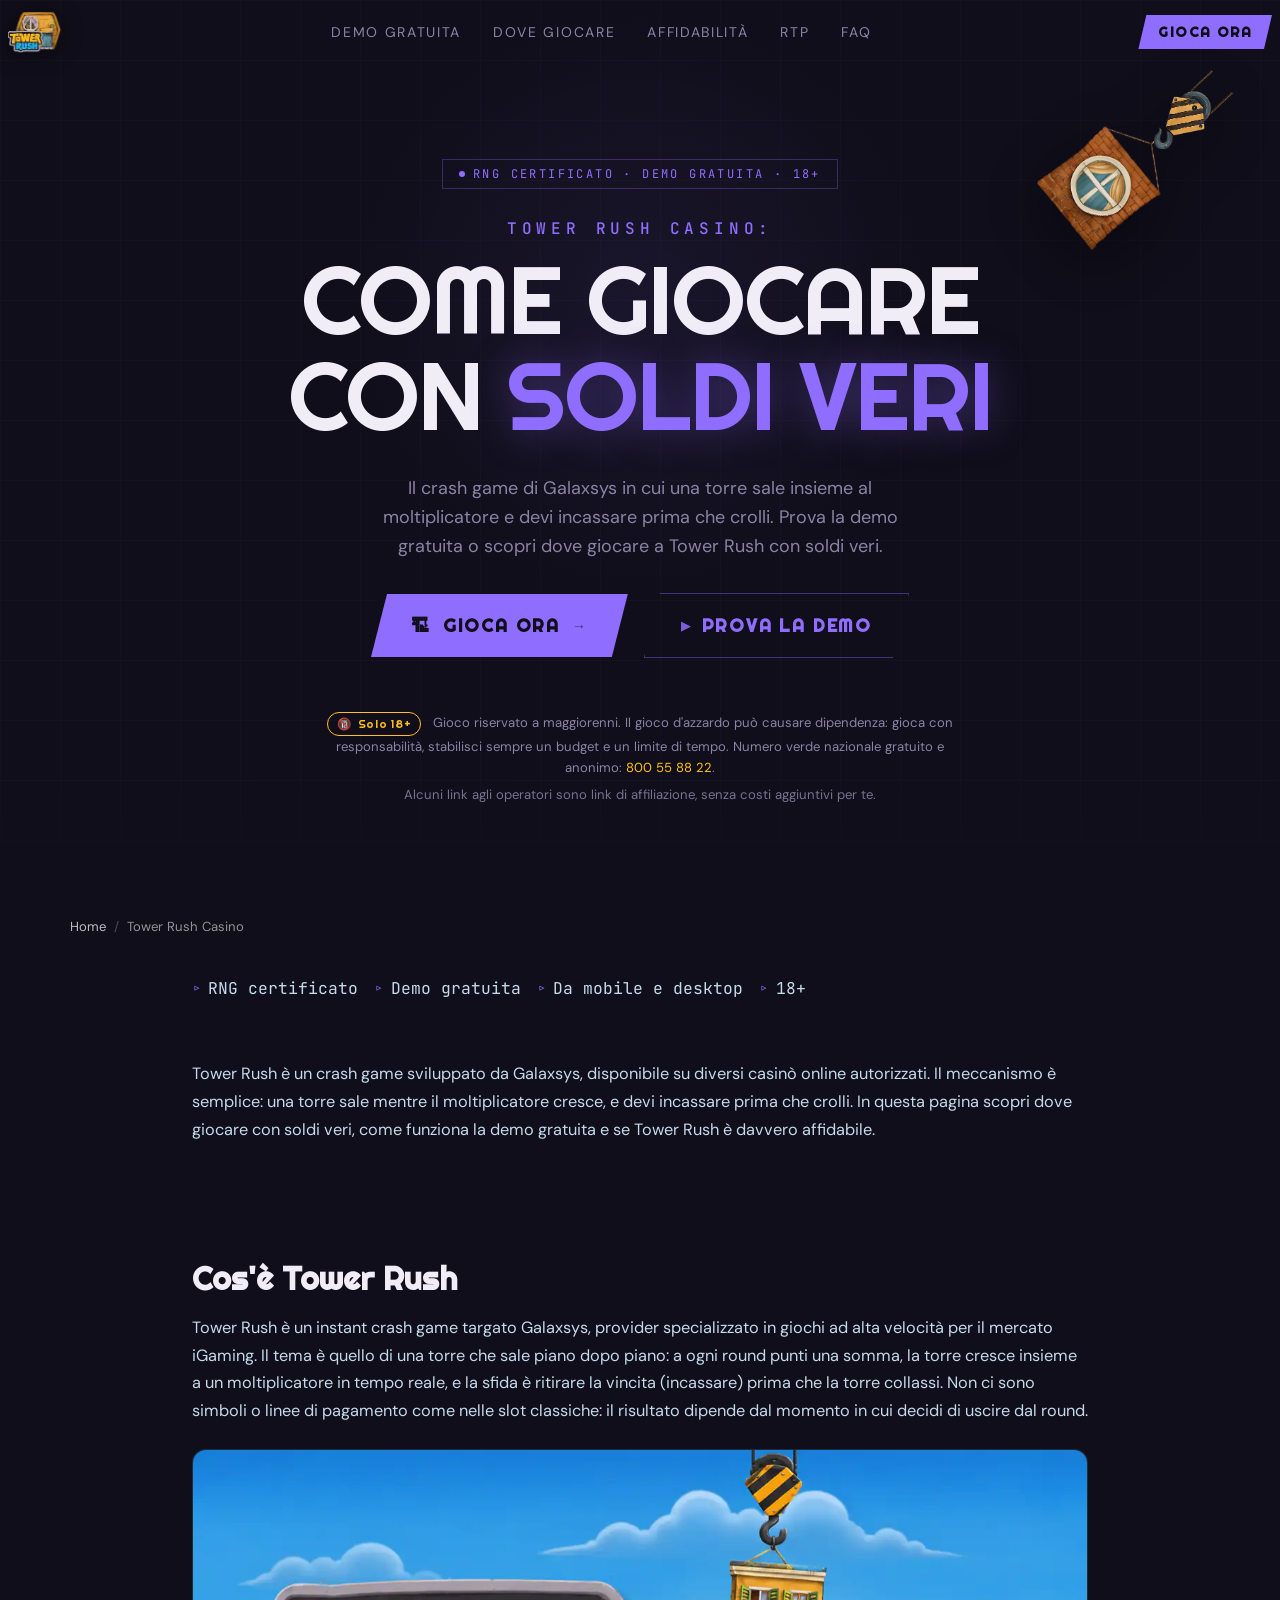
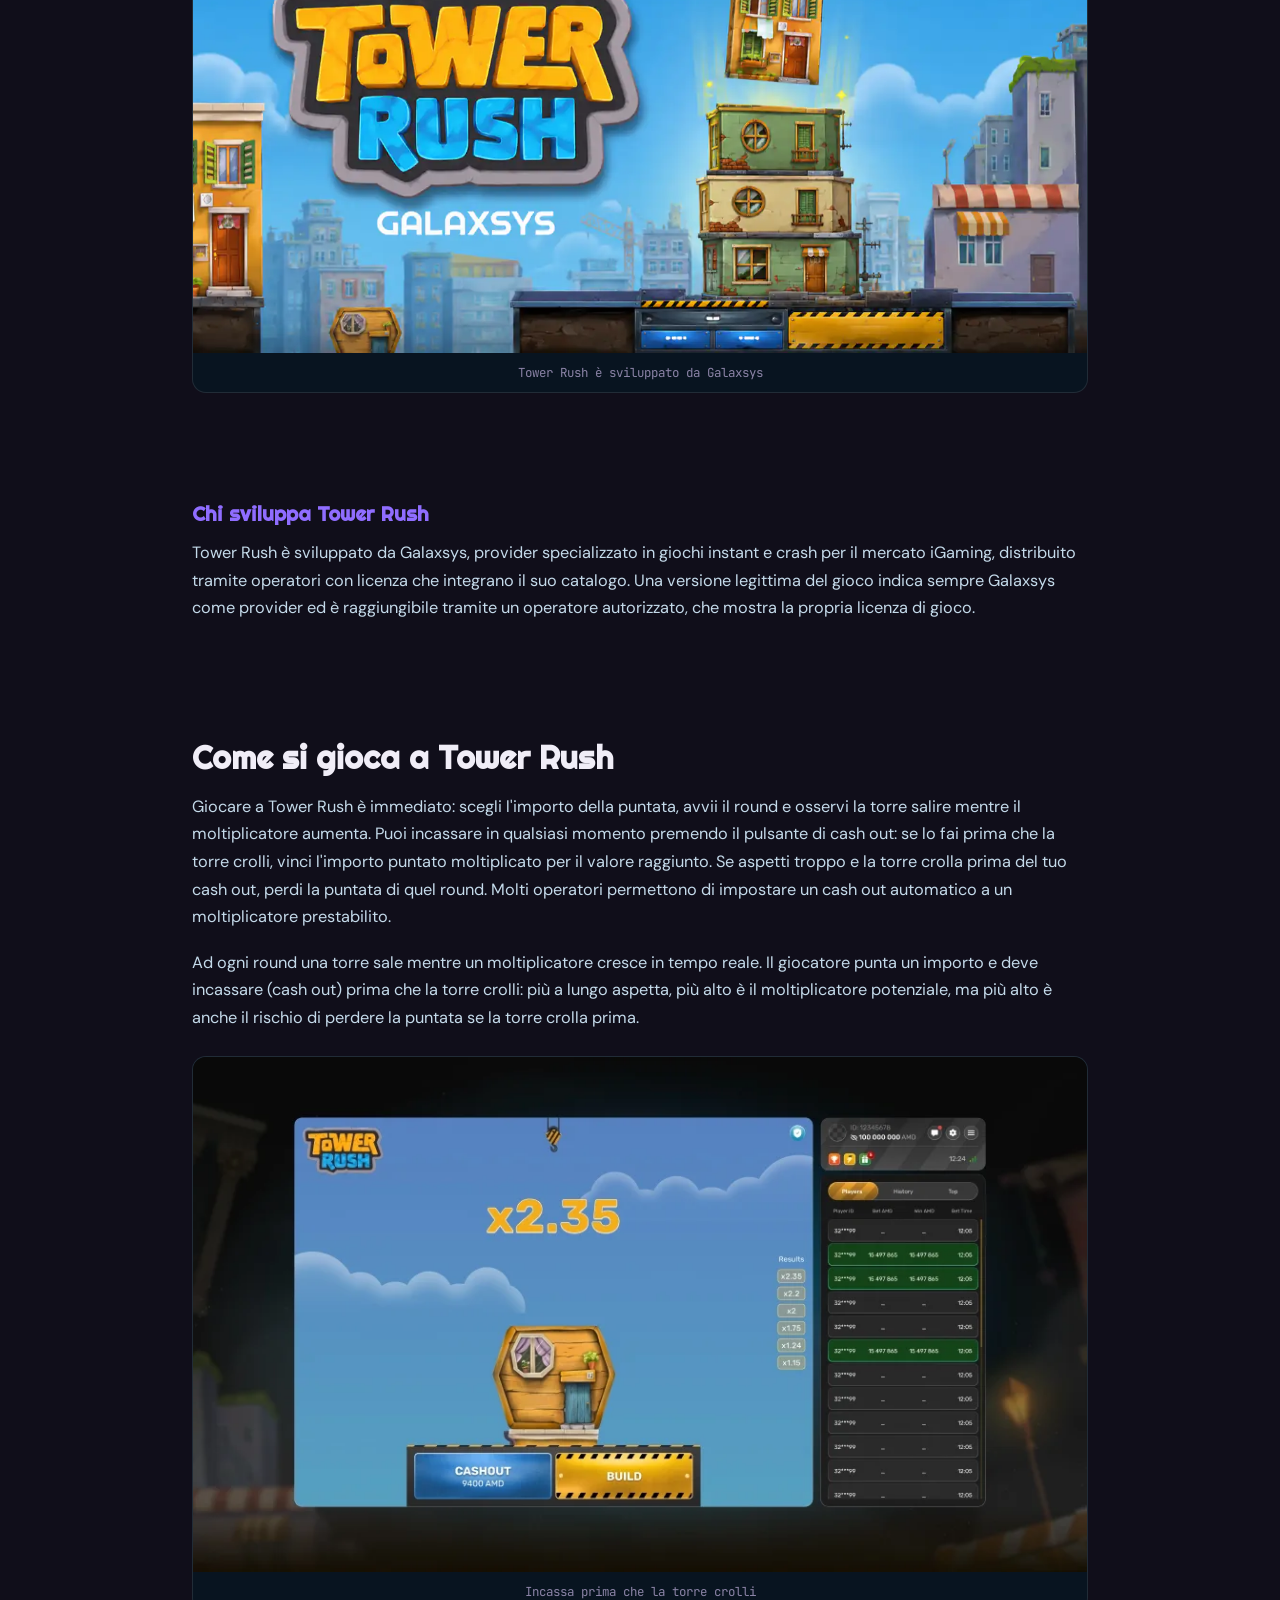
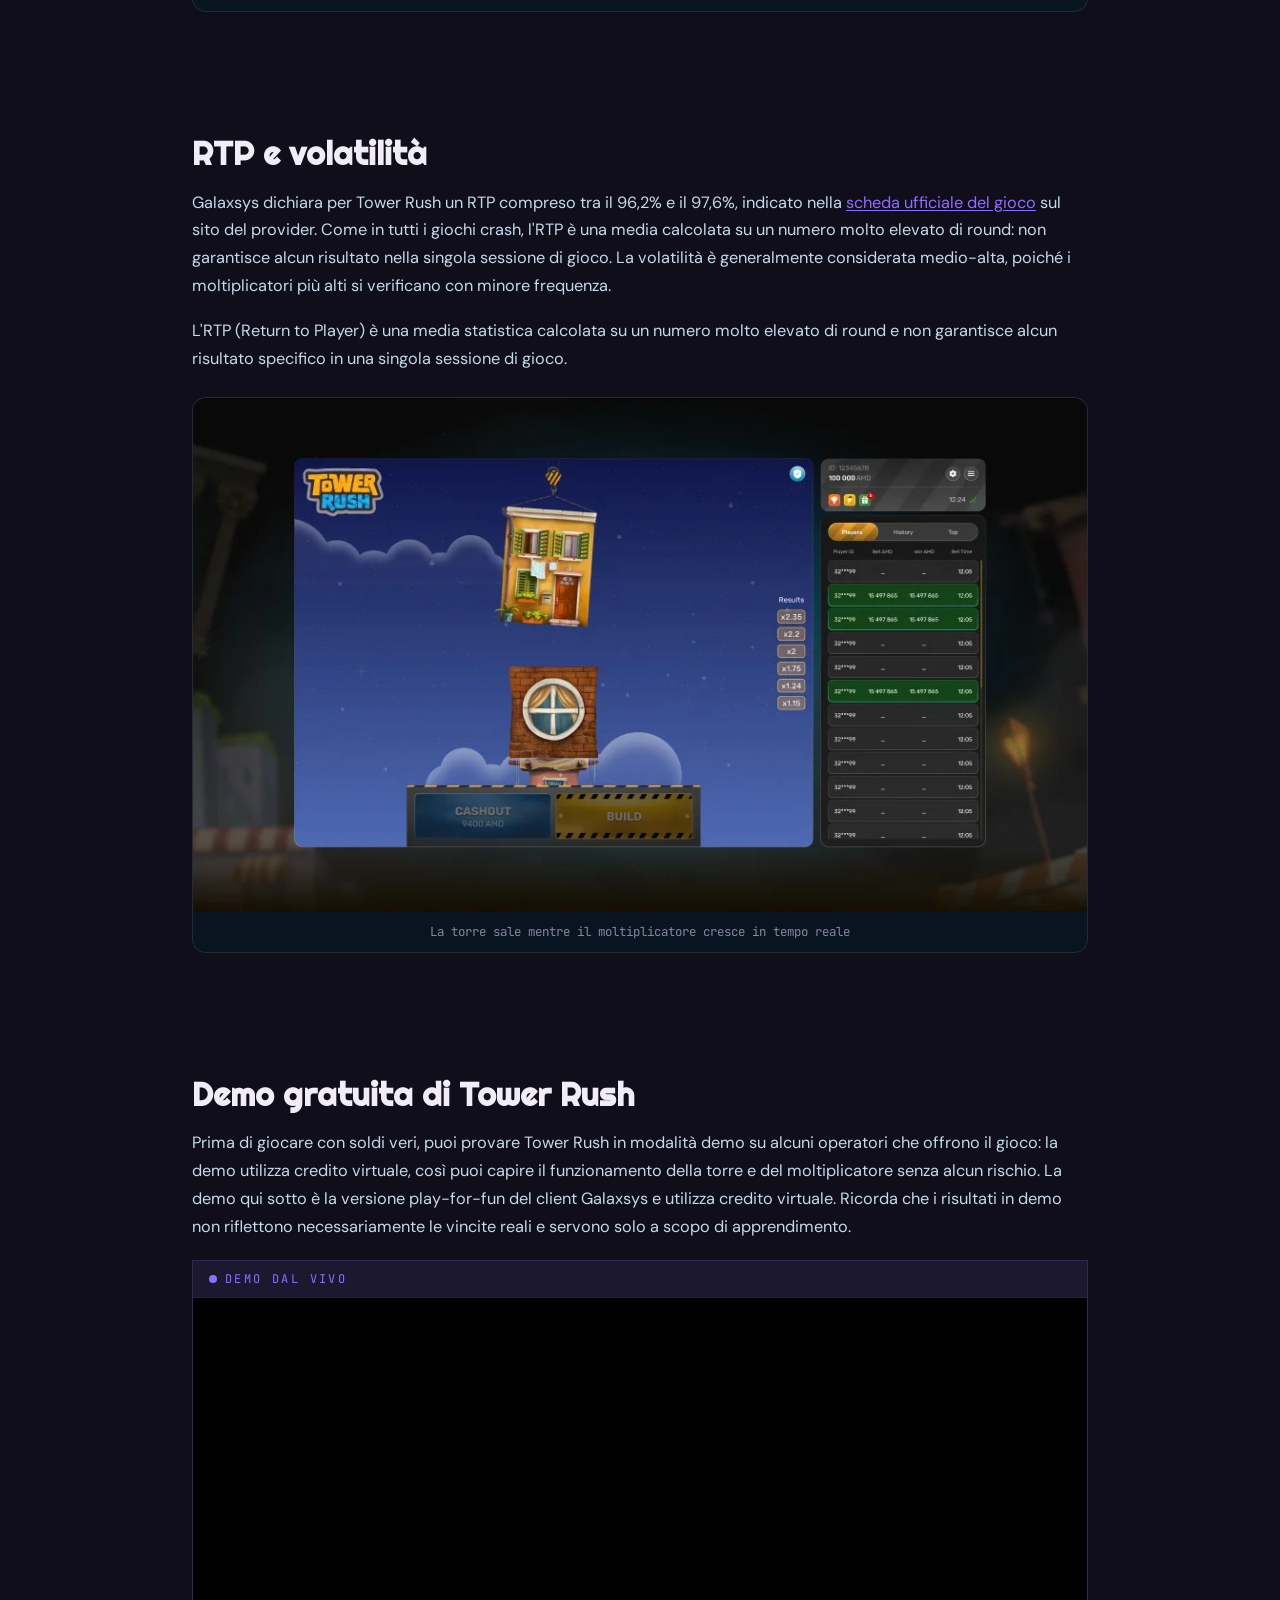
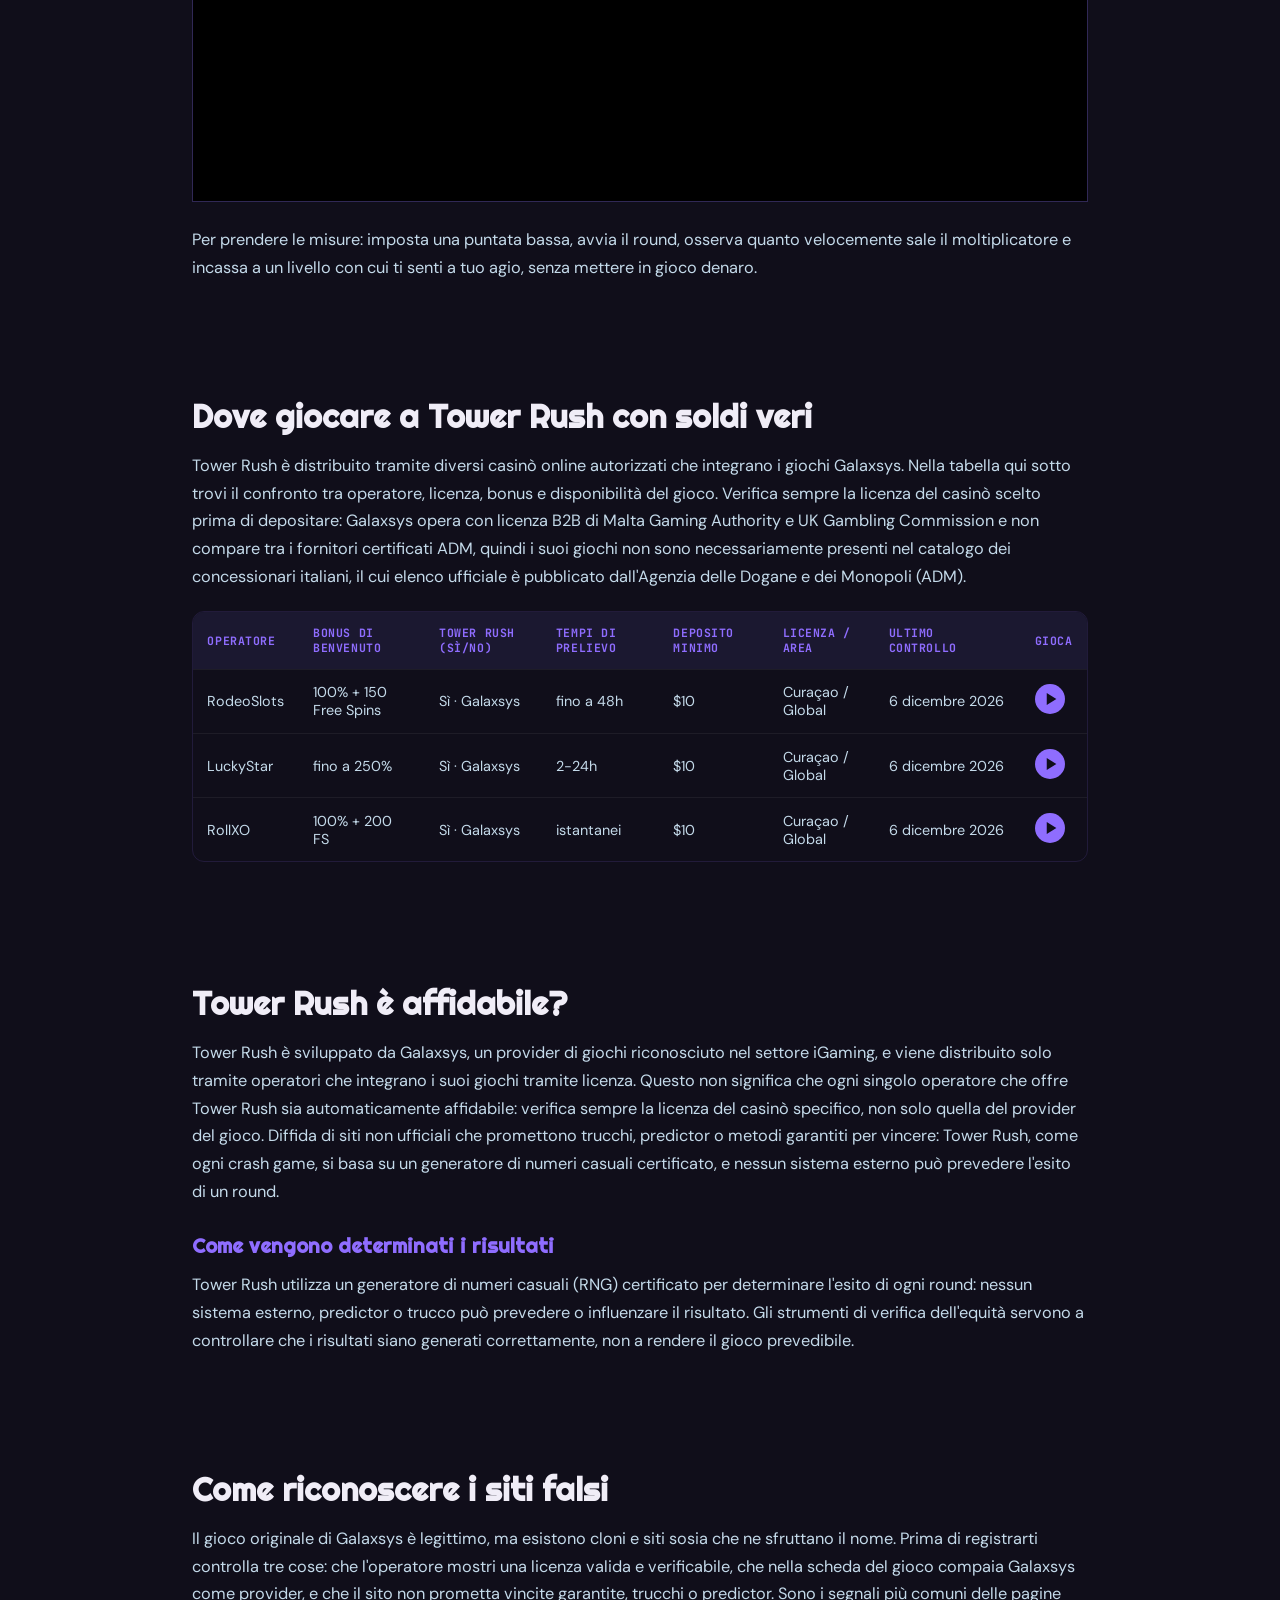
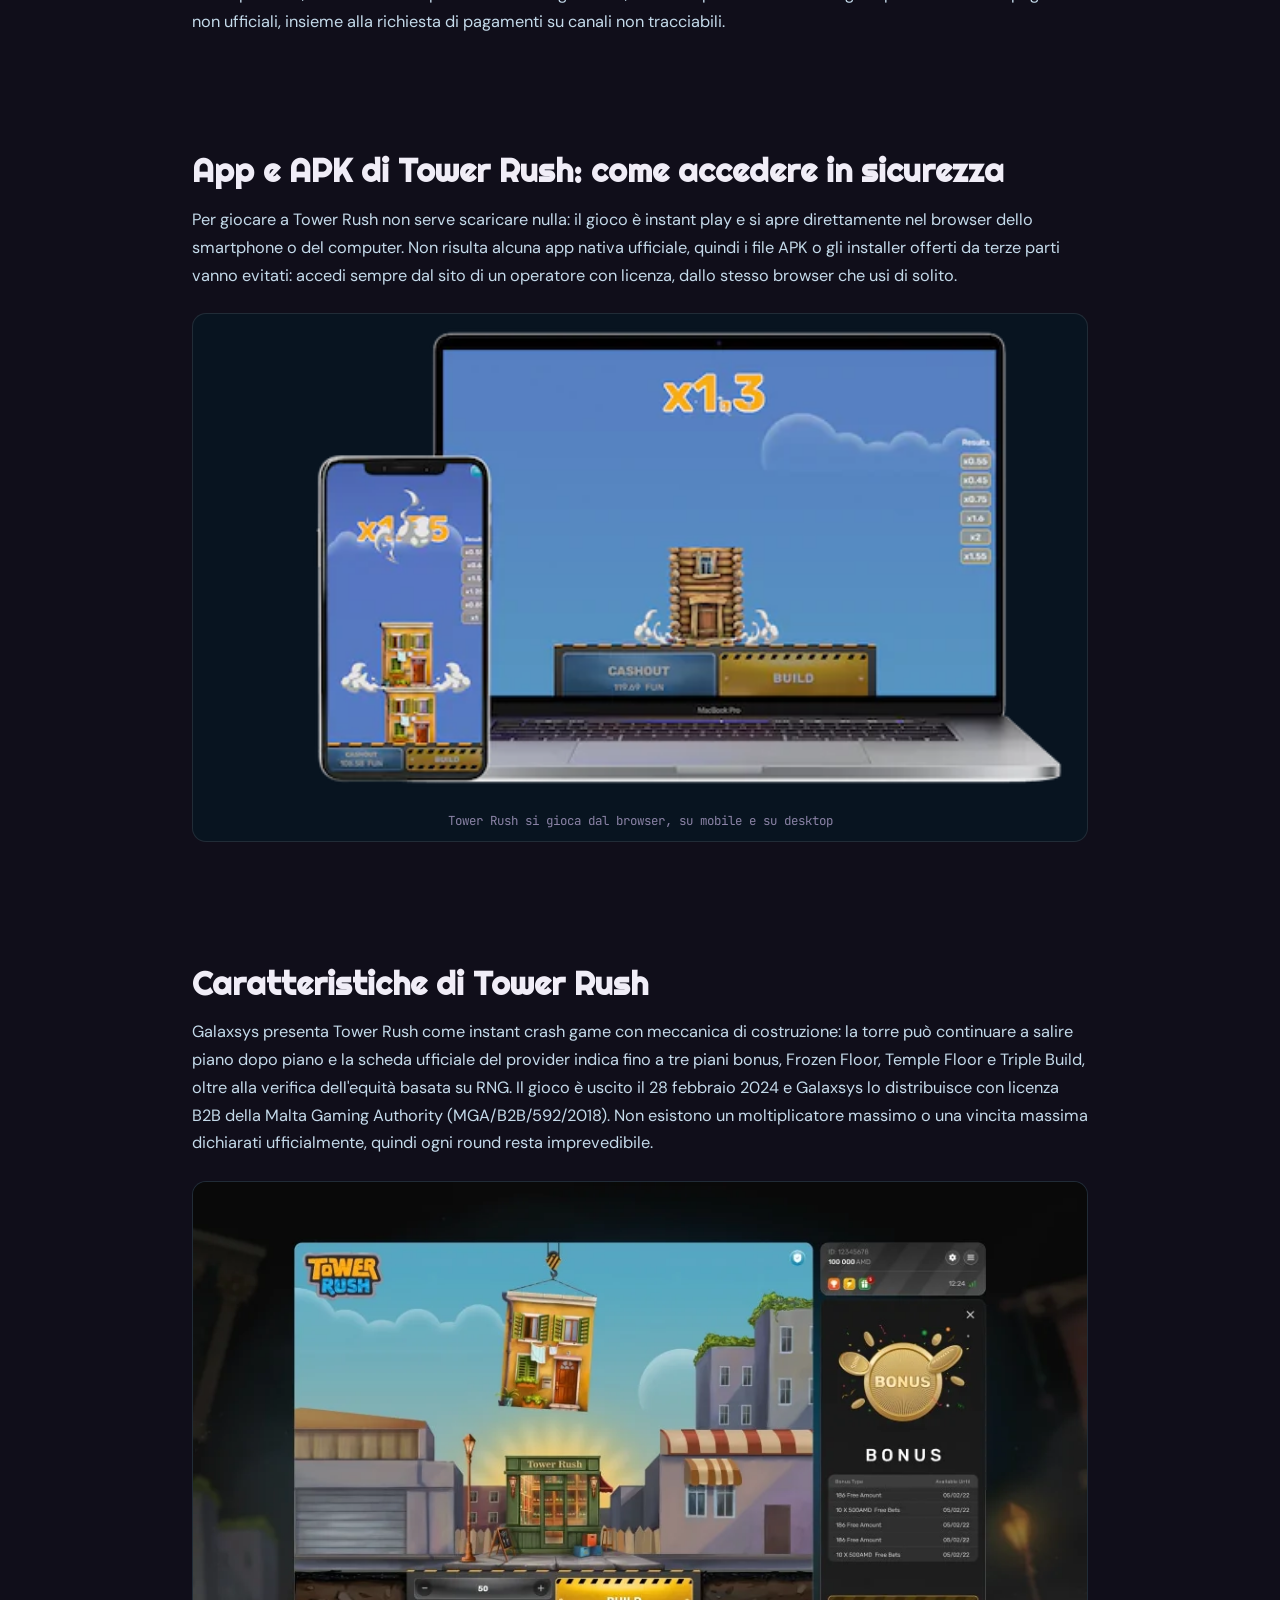
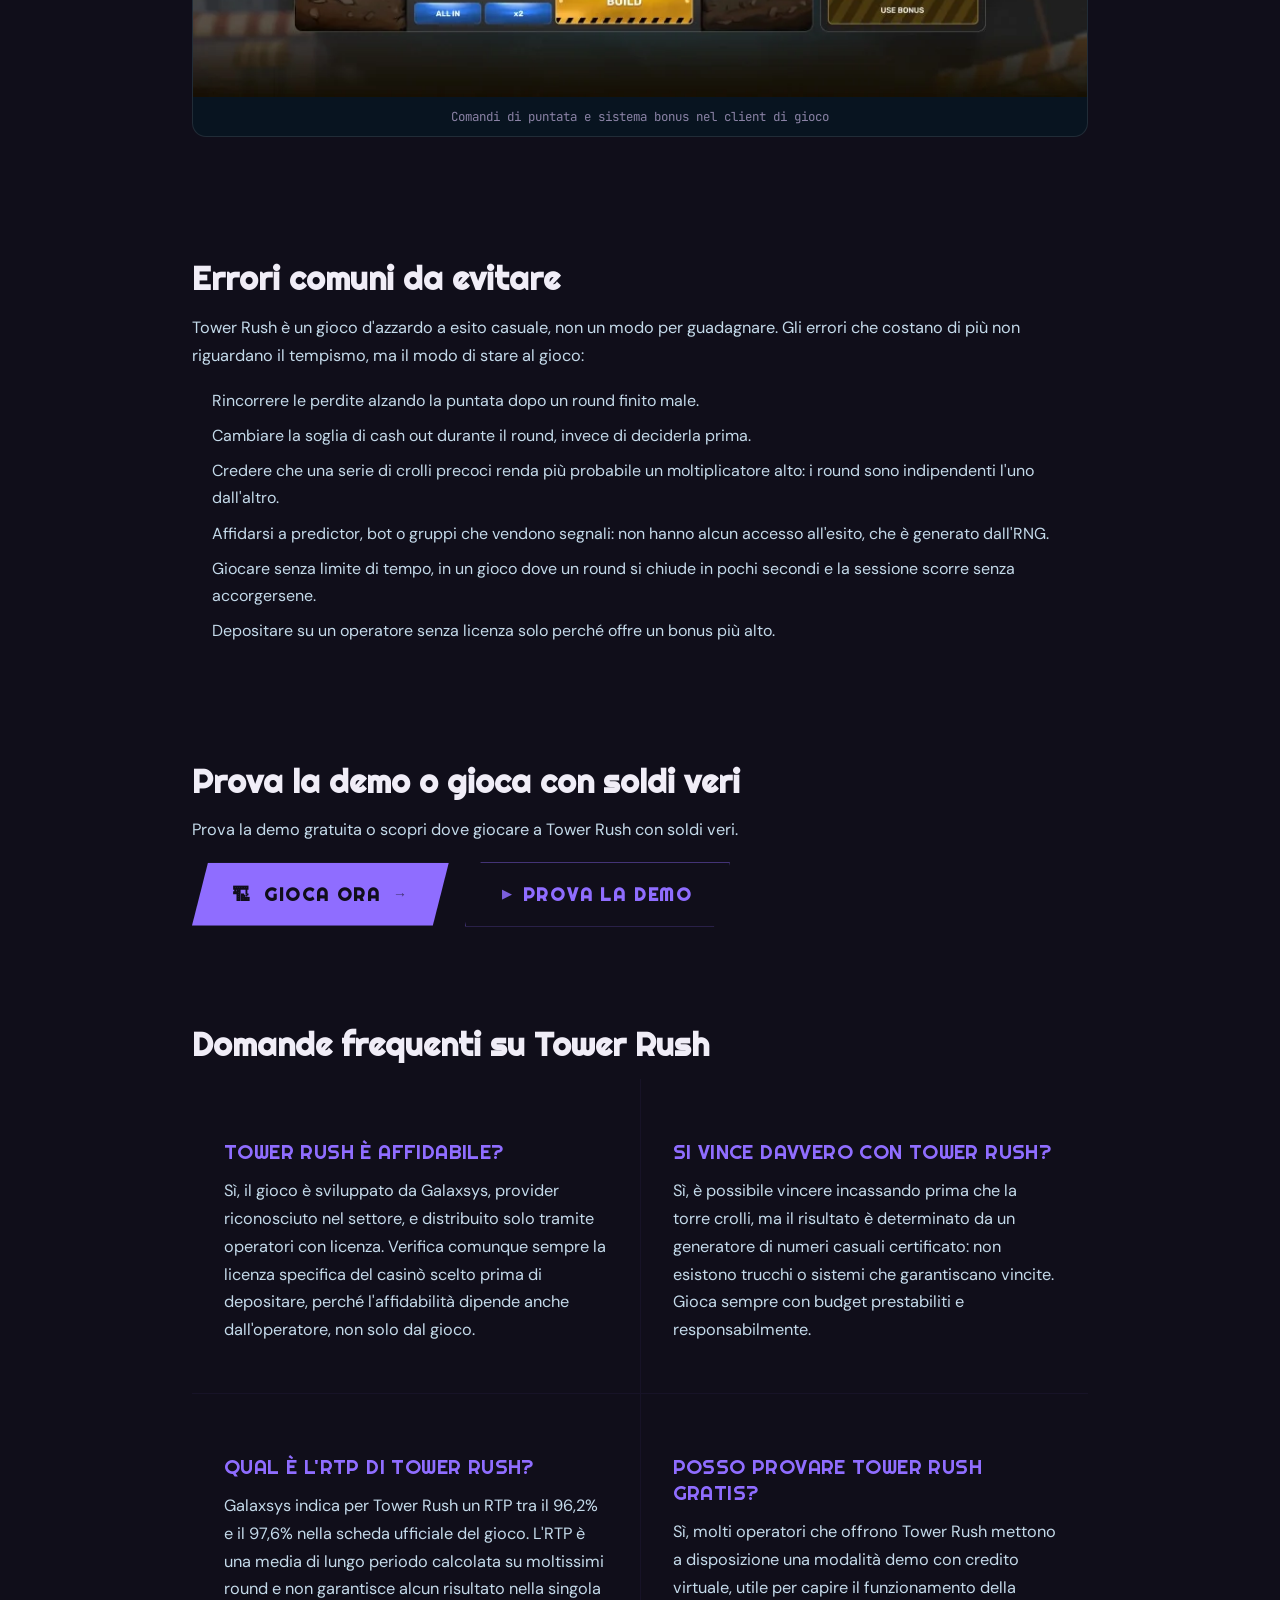
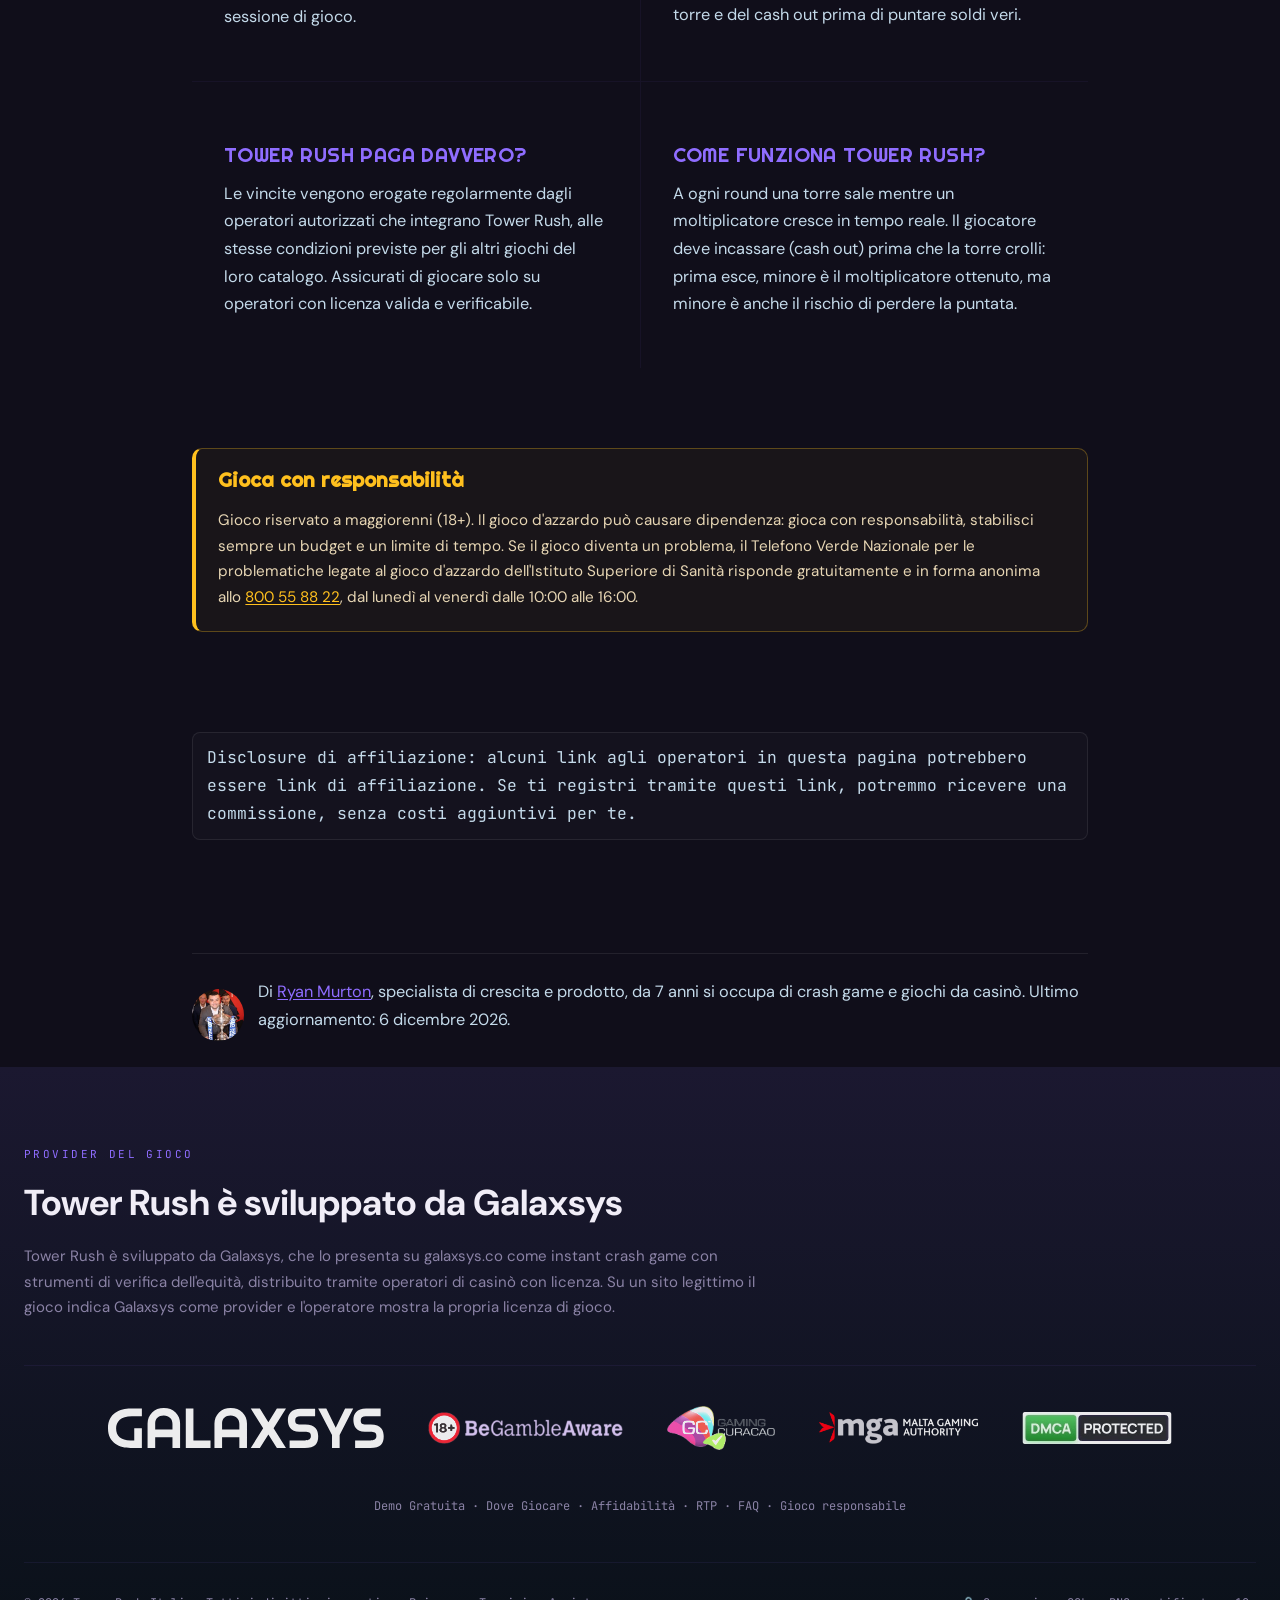
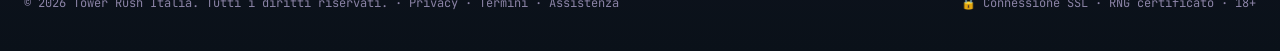
==== index.html @ 0e0a4c09 "Add Italian Tower Rush landing page built from the /it/ SEO spec" ====
<!-- PLACEHOLDER 1 - DOMINIO: sostituire https://tower-rush-it.example/ con il dominio reale (find/replace in index.html, robots.txt, sitemap.xml) -->
<!-- PLACEHOLDER 2 - LINK AFFILIATO: sostituire https://affiliate-link.example/ con il link di affiliazione unico del sito (find/replace in index.html). Occorrenze: CTA header, CTA menu mobile, CTA hero, CTA sezione #cta, 3 pulsanti Gioca nella tabella operatori. -->
<!doctype html>
<html lang="it">
  <head>
    <meta charset="UTF-8" />
    <meta name="viewport" content="width=device-width, initial-scale=1.0" />

    <!-- Google Analytics 4 -->
    <script src="analytics.js" defer></script>

    <title>Tower Rush Casino: Gioca con Soldi Veri o Demo</title>

    <meta
      name="description"
      content="Tower Rush e il crash game di Galaxsys: scopri dove giocare con soldi veri, prova la demo gratis e leggi la nostra guida completa. 18+."
    />
    <meta name="author" content="Ryan Murton" />
    <meta
      name="robots"
      content="index, follow, max-image-preview:large, max-snippet:-1"
    />
    <meta name="theme-color" content="#100e1a" />
    <meta name="format-detection" content="telephone=no" />

    <link rel="canonical" href="https://tower-rush-it.example/" />

    <link rel="icon" href="assets/favicon.ico" sizes="any" />
    <link rel="apple-touch-icon" href="assets/apple-touch-icon.png" />

    <meta property="og:type" content="website" />
    <meta property="og:url" content="https://tower-rush-it.example/" />
    <meta
      property="og:title"
      content="Tower Rush Casino | Soldi Veri e Demo Gratis"
    />
    <meta
      property="og:description"
      content="Il crash game Tower Rush di Galaxsys: casino autorizzati, demo gratuita e recensione onesta. Gioco riservato ai maggiorenni."
    />
    <meta
      property="og:image"
      content="https://tower-rush-it.example/assets/og-image.jpg"
    />
    <meta property="og:image:width" content="1200" />
    <meta property="og:image:height" content="630" />
    <meta
      property="og:image:alt"
      content="Tower Rush, crash game sviluppato da Galaxsys"
    />
    <meta property="og:site_name" content="Tower Rush Italia" />
    <meta property="og:locale" content="it_IT" />

    <meta name="twitter:card" content="summary_large_image" />
    <meta
      name="twitter:title"
      content="Tower Rush Casino | Soldi Veri e Demo Gratis"
    />
    <meta
      name="twitter:description"
      content="Il crash game Tower Rush di Galaxsys: casino autorizzati, demo gratuita e recensione onesta. Gioco riservato ai maggiorenni."
    />
    <meta
      name="twitter:image"
      content="https://tower-rush-it.example/assets/og-image.jpg"
    />
    <meta
      name="twitter:image:alt"
      content="Tower Rush, crash game sviluppato da Galaxsys"
    />

    <link rel="preconnect" href="https://fonts.googleapis.com" />
    <link rel="preconnect" href="https://fonts.gstatic.com" crossorigin />
    <link
      href="https://fonts.googleapis.com/css2?family=Righteous&family=DM+Sans:ital,opsz,wght@0,9..40,400;0,9..40,500;0,9..40,700&family=JetBrains+Mono:wght@400;500;700&display=swap"
      rel="stylesheet"
    />
    <link rel="stylesheet" href="styles.css" />

    <script type="application/ld+json">
      {
        "@context": "https://schema.org",
        "@type": "WebSite",
        "@id": "https://tower-rush-it.example/#website",
        "url": "https://tower-rush-it.example/",
        "name": "Tower Rush Italia",
        "inLanguage": "it-IT"
      }
    </script>
    <script type="application/ld+json">
      {
        "@context": "https://schema.org",
        "@type": "Organization",
        "@id": "https://tower-rush-it.example/#organization",
        "name": "Tower Rush Italia",
        "url": "https://tower-rush-it.example/",
        "logo": {
          "@type": "ImageObject",
          "url": "https://tower-rush-it.example/assets/logo-tower-rush.webp"
        }
      }
    </script>
    <!-- dateModified: aggiornato a runtime da assets/fresh-dates.js; il valore statico va rigenerato a ogni deploy -->
    <script type="application/ld+json" id="ld-videogame">
      {
        "@context": "https://schema.org",
        "@type": "VideoGame",
        "@id": "https://tower-rush-it.example/#videogame",
        "name": "Tower Rush",
        "url": "https://tower-rush-it.example/",
        "inLanguage": "it-IT",
        "genre": "Instant crash game",
        "gamePlatform": "Browser web (instant play)",
        "publisher": {
          "@type": "Organization",
          "name": "Galaxsys",
          "url": "https://galaxsys.co/"
        },
        "author": {
          "@type": "Organization",
          "name": "Galaxsys",
          "url": "https://galaxsys.co/"
        },
        "description": "Tower Rush e un instant crash game di Galaxsys: una torre sale mentre un moltiplicatore cresce in tempo reale e il giocatore incassa prima che la torre crolli.",
        "datePublished": "2024-02-28",
        "dateModified": "2026-09-08"
      }
    </script>
    <script type="application/ld+json">
      {
        "@context": "https://schema.org",
        "@type": "BreadcrumbList",
        "itemListElement": [
          {
            "@type": "ListItem",
            "position": 1,
            "name": "Home",
            "item": "https://tower-rush-it.example/"
          },
          {
            "@type": "ListItem",
            "position": 2,
            "name": "Tower Rush Casino",
            "item": "https://tower-rush-it.example/#play"
          }
        ]
      }
    </script>
    <script type="application/ld+json">
      {
        "@context": "https://schema.org",
        "@type": "FAQPage",
        "inLanguage": "it-IT",
        "mainEntity": [
          {
            "@type": "Question",
            "name": "Tower Rush è affidabile?",
            "acceptedAnswer": {
              "@type": "Answer",
              "text": "Sì, il gioco è sviluppato da Galaxsys, provider riconosciuto nel settore, e distribuito solo tramite operatori con licenza. Verifica comunque sempre la licenza specifica del casinò scelto prima di depositare, perché l'affidabilità dipende anche dall'operatore, non solo dal gioco."
            }
          },
          {
            "@type": "Question",
            "name": "Si vince davvero con Tower Rush?",
            "acceptedAnswer": {
              "@type": "Answer",
              "text": "Sì, è possibile vincere incassando prima che la torre crolli, ma il risultato è determinato da un generatore di numeri casuali certificato: non esistono trucchi o sistemi che garantiscano vincite. Gioca sempre con budget prestabiliti e responsabilmente."
            }
          },
          {
            "@type": "Question",
            "name": "Qual è l'RTP di Tower Rush?",
            "acceptedAnswer": {
              "@type": "Answer",
              "text": "Galaxsys indica per Tower Rush un RTP tra il 96,2% e il 97,6% nella scheda ufficiale del gioco. L'RTP è una media di lungo periodo calcolata su moltissimi round e non garantisce alcun risultato nella singola sessione di gioco."
            }
          },
          {
            "@type": "Question",
            "name": "Posso provare Tower Rush gratis?",
            "acceptedAnswer": {
              "@type": "Answer",
              "text": "Sì, molti operatori che offrono Tower Rush mettono a disposizione una modalità demo con credito virtuale, utile per capire il funzionamento della torre e del cash out prima di puntare soldi veri."
            }
          },
          {
            "@type": "Question",
            "name": "Tower Rush paga davvero?",
            "acceptedAnswer": {
              "@type": "Answer",
              "text": "Le vincite vengono erogate regolarmente dagli operatori autorizzati che integrano Tower Rush, alle stesse condizioni previste per gli altri giochi del loro catalogo. Assicurati di giocare solo su operatori con licenza valida e verificabile."
            }
          },
          {
            "@type": "Question",
            "name": "Come funziona Tower Rush?",
            "acceptedAnswer": {
              "@type": "Answer",
              "text": "A ogni round una torre sale mentre un moltiplicatore cresce in tempo reale. Il giocatore deve incassare (cash out) prima che la torre crolli: prima esce, minore è il moltiplicatore ottenuto, ma minore è anche il rischio di perdere la puntata."
            }
          }
        ]
      }
    </script>
    <script type="application/ld+json">
      {
        "@context": "https://schema.org",
        "@type": "ItemList",
        "name": "Tower Rush - Confronto Operatori",
        "itemListElement": [
          {
            "@type": "ListItem",
            "position": 1,
            "name": "RodeoSlots",
            "url": "https://tower-rush-it.example/#operator-1"
          },
          {
            "@type": "ListItem",
            "position": 2,
            "name": "LuckyStar",
            "url": "https://tower-rush-it.example/#operator-2"
          },
          {
            "@type": "ListItem",
            "position": 3,
            "name": "RollXO",
            "url": "https://tower-rush-it.example/#operator-3"
          }
        ]
      }
    </script>
  </head>
  <body>
    <header class="nav" id="site-header">
      <div class="nav__inner">
        <a class="logo" href="./" aria-label="Tower Rush Italia, home">
          <img
            class="logo__img"
            src="assets/logo-tower-rush.webp"
            alt="Tower Rush"
            width="118"
            height="87"
          />
        </a>
        <nav class="nav__links" aria-label="Principale">
          <a href="#demo">Demo Gratuita</a>
          <a href="#dove-giocare">Dove Giocare</a>
          <a href="#affidabile">Affidabilit&agrave;</a>
          <a href="#rtp">RTP</a>
          <a href="#faq">FAQ</a>
        </nav>
        <div class="nav__actions">
          <a
            href="https://affiliate-link.example/"
            target="_blank"
            rel="noopener nofollow sponsored"
            class="btn btn--play nav__cta"
            >Gioca Ora</a
          >
          <button
            class="burger"
            id="burger"
            type="button"
            aria-label="Apri il menu"
            aria-expanded="false"
            aria-controls="mobile-menu"
          >
            <span></span><span></span><span></span>
          </button>
        </div>
      </div>
      <div class="mobile-menu" id="mobile-menu" hidden>
        <a href="#demo">Demo Gratuita</a>
        <a href="#dove-giocare">Dove Giocare</a>
        <a href="#affidabile">Affidabilit&agrave;</a>
        <a href="#rtp">RTP</a>
        <a href="#faq">FAQ</a>
        <a
          href="https://affiliate-link.example/"
          target="_blank"
          rel="noopener nofollow sponsored"
          class="btn btn--play mobile-menu__cta"
          >Gioca Ora</a
        >
      </div>
    </header>
    <main class="spoke">
      <section id="play" class="hero" aria-labelledby="hero-title">
        <div class="hero__grid" aria-hidden="true"></div>
        <div class="hero__glow" aria-hidden="true"></div>
        <div class="hero__decor" aria-hidden="true">
          <img
            class="hero__plane"
            src="assets/building.webp"
            alt=""
            width="660"
            height="420"
          />
        </div>
        <div class="hero__content">
          <p class="badge anim anim--up" data-anim-delay="0">
            <span class="badge__dot" aria-hidden="true"></span>
            <span>RNG certificato &middot; Demo gratuita &middot; 18+</span>
          </p>
          <h1
            id="hero-title"
            class="hero__title anim anim--up"
            data-anim-delay="100"
          >
            <span class="hero__kicker">Tower Rush Casino:</span>
            Come Giocare
            <br />
            con <span class="hl hl--lime">Soldi Veri</span>
          </h1>
          <p class="hero__sub anim anim--up" data-anim-delay="200">
            Il crash game di Galaxsys in cui una torre sale insieme al
            moltiplicatore e devi incassare prima che crolli. Prova la demo
            gratuita o scopri dove giocare a Tower Rush con soldi veri.
          </p>
          <div class="hero__cta-row anim anim--scale" data-anim-delay="350">
            <a
              href="https://affiliate-link.example/"
              target="_blank"
              rel="noopener nofollow sponsored"
              class="btn btn--hero"
            >
              <span aria-hidden="true">&#127959;</span>
              <span>Gioca Ora</span>
              <span class="btn__arrow" aria-hidden="true">&rarr;</span>
            </a>
            <a href="#demo" class="btn btn--demo"
              ><span aria-hidden="true">&#9654;</span>
              <span>Prova la Demo</span></a
            >
          </div>
          <p class="hero__compliance">
            <span class="age-badge"
              ><span aria-hidden="true">&#128286;</span> Solo 18+</span
            >
            Gioco riservato a maggiorenni. Il gioco d'azzardo pu&ograve; causare
            dipendenza: gioca con responsabilit&agrave;, stabilisci sempre un
            budget e un limite di tempo. Numero verde nazionale gratuito e
            anonimo:
            <a
              href="https://usciredalgioco.iss.it/telefoni-verdi"
              target="_blank"
              rel="noopener"
              >800 55 88 22</a
            >.
            <span class="hero__disclosure"
              >Alcuni link agli operatori sono link di affiliazione, senza costi
              aggiuntivi per te.</span
            >
          </p>
        </div>
        <div class="hero__fade" aria-hidden="true"></div>
      </section>
      <nav class="crumbs" aria-label="Breadcrumb">
        <div class="crumbs__inner">
          <a href="./">Home</a>
          <span class="crumbs__sep" aria-hidden="true">/</span>
          <span aria-current="page">Tower Rush Casino</span>
        </div>
      </nav>
      <section
        id="trust"
        class="spoke-body"
        aria-label="Tower Rush in breve"
        style="padding-bottom: 0"
      >
        <div class="spoke-body__inner">
          <p class="trust-bar" style="margin-top: 0">
            <span>RNG certificato</span><span>Demo gratuita</span
            ><span>Da mobile e desktop</span><span>18+</span>
          </p>
        </div>
      </section>
      <section class="spoke-body">
        <div class="spoke-body__inner">
          <p class="spoke-body__intro">
            Tower Rush &egrave; un crash game sviluppato da Galaxsys,
            disponibile su diversi casin&ograve; online autorizzati. Il
            meccanismo &egrave; semplice: una torre sale mentre il
            moltiplicatore cresce, e devi incassare prima che crolli. In questa
            pagina scopri dove giocare con soldi veri, come funziona la demo
            gratuita e se Tower Rush &egrave; davvero affidabile.
          </p>
        </div>
      </section>
      <section id="cos-e" class="spoke-body">
        <div class="spoke-body__inner">
          <h2>Cos'&egrave; Tower Rush</h2>
          <p>
            Tower Rush &egrave; un instant crash game targato Galaxsys, provider
            specializzato in giochi ad alta velocit&agrave; per il mercato
            iGaming. Il tema &egrave; quello di una torre che sale piano dopo
            piano: a ogni round punti una somma, la torre cresce insieme a un
            moltiplicatore in tempo reale, e la sfida &egrave; ritirare la
            vincita (incassare) prima che la torre collassi. Non ci sono simboli
            o linee di pagamento come nelle slot classiche: il risultato dipende
            dal momento in cui decidi di uscire dal round.
          </p>
          <figure class="shot">
            <img
              src="assets/about-game.webp"
              alt="Tower Rush, crash game sviluppato da Galaxsys"
              width="1280"
              height="720"
              loading="lazy"
            />
            <figcaption>Tower Rush &egrave; sviluppato da Galaxsys</figcaption>
          </figure>
        </div>
      </section>
      <section id="provider" class="spoke-body">
        <div class="spoke-body__inner">
          <h3>Chi sviluppa Tower Rush</h3>
          <p>
            Tower Rush &egrave; sviluppato da Galaxsys, provider specializzato
            in giochi instant e crash per il mercato iGaming, distribuito
            tramite operatori con licenza che integrano il suo catalogo. Una
            versione legittima del gioco indica sempre Galaxsys come provider ed
            &egrave; raggiungibile tramite un operatore autorizzato, che mostra
            la propria licenza di gioco.
          </p>
        </div>
      </section>
      <section id="come-si-gioca" class="spoke-body">
        <div class="spoke-body__inner">
          <h2>Come si gioca a Tower Rush</h2>
          <p>
            Giocare a Tower Rush &egrave; immediato: scegli l'importo della
            puntata, avvii il round e osservi la torre salire mentre il
            moltiplicatore aumenta. Puoi incassare in qualsiasi momento premendo
            il pulsante di cash out: se lo fai prima che la torre crolli, vinci
            l'importo puntato moltiplicato per il valore raggiunto. Se aspetti
            troppo e la torre crolla prima del tuo cash out, perdi la puntata di
            quel round. Molti operatori permettono di impostare un cash out
            automatico a un moltiplicatore prestabilito.
          </p>
          <p>
            Ad ogni round una torre sale mentre un moltiplicatore cresce in
            tempo reale. Il giocatore punta un importo e deve incassare (cash
            out) prima che la torre crolli: pi&ugrave; a lungo aspetta,
            pi&ugrave; alto &egrave; il moltiplicatore potenziale, ma
            pi&ugrave; alto &egrave; anche il rischio di perdere la puntata se
            la torre crolla prima.
          </p>
          <figure class="shot">
            <img
              src="assets/tower-rush-gameplay-slide-1.webp"
              alt="Pulsante di cash out di Tower Rush con il moltiplicatore visibile"
              width="938"
              height="540"
              loading="lazy"
            />
            <figcaption>Incassa prima che la torre crolli</figcaption>
          </figure>
        </div>
      </section>
      <section id="rtp" class="spoke-body">
        <div class="spoke-body__inner">
          <h2>RTP e volatilit&agrave;</h2>
          <p>
            Galaxsys dichiara per Tower Rush un RTP compreso tra il 96,2% e il
            97,6%, indicato nella
            <a
              href="https://galaxsys.co/games/tower-rush/"
              target="_blank"
              rel="noopener"
              >scheda ufficiale del gioco</a
            >
            sul sito del provider. Come in tutti i giochi
            crash, l'RTP &egrave; una media calcolata su un numero molto elevato
            di round: non garantisce alcun risultato nella singola sessione di
            gioco. La volatilit&agrave; &egrave; generalmente considerata
            medio-alta, poich&eacute; i moltiplicatori pi&ugrave; alti si
            verificano con minore frequenza.
          </p>
          <p>
            L'RTP (Return to Player) &egrave; una media statistica calcolata su
            un numero molto elevato di round e non garantisce alcun risultato
            specifico in una singola sessione di gioco.
          </p>
          <figure class="shot">
            <img
              src="assets/tower-rush-gameplay-slide-3.webp"
              alt="Round di Tower Rush con la torre che sale e lo storico dei moltiplicatori"
              width="938"
              height="540"
              loading="lazy"
            />
            <figcaption>
              La torre sale mentre il moltiplicatore cresce in tempo reale
            </figcaption>
          </figure>
        </div>
      </section>
      <section id="demo" class="spoke-body">
        <div class="spoke-body__inner">
          <h2>Demo gratuita di Tower Rush</h2>
          <p>
            Prima di giocare con soldi veri, puoi provare Tower Rush in
            modalit&agrave; demo su alcuni operatori che offrono il gioco: la
            demo utilizza credito virtuale, cos&igrave; puoi capire il
            funzionamento della torre e del moltiplicatore senza alcun rischio.
            La demo qui sotto &egrave; la versione play-for-fun del client
            Galaxsys e utilizza credito virtuale. Ricorda che i risultati in
            demo non riflettono necessariamente le vincite reali e servono solo
            a scopo di apprendimento.
          </p>
          <figure class="demo__frame">
            <figcaption class="demo__bar">
              <span class="demo__live"
                ><span class="demo__dot" aria-hidden="true"></span
                ><span>Demo dal vivo</span></span
              >
            </figcaption>
            <div class="demo__video">
              <iframe
                src="https://galaxsys-gamesalt4-54rg78cw.com/fg-towerrush-client/game/?activeGameId=90&amp;partnerId=13&amp;token=&amp;playerId=0&amp;culture=it&amp;isDemo=true&amp;isMobile=false&amp;referer=&amp;isFeatureMessagePackEnabled=true&amp;isMessagePackEnabled=false&amp;backUrl=galaxsys-gamesalt4-54rg78cw.com/fg-towerrush-api&amp;gameKindName=TowerRush&amp;gameTypeName=TowerRush&amp;mode=2&amp;partnerPlayerId="
                title="Demo di Tower Rush"
                loading="lazy"
                allowfullscreen
              ></iframe>
            </div>
          </figure>
          <p>
            Per prendere le misure: imposta una puntata bassa, avvia il round,
            osserva quanto velocemente sale il moltiplicatore e incassa a un
            livello con cui ti senti a tuo agio, senza mettere in gioco denaro.
          </p>
        </div>
      </section>
      <section id="dove-giocare" class="spoke-body">
        <div class="spoke-body__inner">
          <h2>Dove giocare a Tower Rush con soldi veri</h2>
          <p>
            Tower Rush &egrave; distribuito tramite diversi casin&ograve; online
            autorizzati che integrano i giochi Galaxsys. Nella tabella qui sotto
            trovi il confronto tra operatore, licenza, bonus e
            disponibilit&agrave; del gioco. Verifica sempre la licenza del
            casin&ograve; scelto prima di depositare: Galaxsys opera con licenza
            B2B di Malta Gaming Authority e UK Gambling Commission e non compare
            tra i fornitori certificati ADM, quindi i suoi giochi non sono
            necessariamente presenti nel catalogo dei concessionari italiani, il
            cui elenco ufficiale &egrave; pubblicato dall'Agenzia delle Dogane e
            dei Monopoli (ADM).
          </p>
          <!-- [INSERT] tabella comparativa operatori: sostituire nome operatore,
               licenza, bonus di benvenuto, disponibilita Tower Rush e link di
               affiliazione con i dati verificati. Struttura, classi e numero di
               righe restano invariati. -->
          <div class="table-wrap">
            <table class="op-table">
              <thead>
                <tr>
                  <th>Operatore</th>
                  <th>Bonus di benvenuto</th>
                  <th>Tower Rush (S&igrave;/No)</th>
                  <th>Tempi di prelievo</th>
                  <th>Deposito minimo</th>
                  <th>Licenza / area</th>
                  <th>Ultimo controllo</th>
                  <th>Gioca</th>
                </tr>
              </thead>
              <tbody>
                <tr id="operator-1">
                  <td>RodeoSlots</td>
                  <td>100% + 150 Free Spins</td>
                  <td>S&igrave; &middot; Galaxsys</td>
                  <td>fino a 48h</td>
                  <td>$10</td>
                  <td>Cura&ccedil;ao / Global</td>
                  <td>8 settembre 2026</td>
                  <td>
                    <a
                      href="https://affiliate-link.example/"
                      target="_blank"
                      rel="noopener nofollow sponsored"
                      class="op-play"
                      aria-label="Gioca"
                      ><svg
                        viewBox="0 0 512 512"
                        width="30"
                        height="30"
                        aria-hidden="true"
                      >
                        <circle cx="256" cy="256" r="256" fill="var(--lime)" />
                        <path
                          d="M200 155l165 101-165 101z"
                          fill="var(--bg)"
                        /></svg
                    ></a>
                  </td>
                </tr>
                <tr id="operator-2">
                  <td>LuckyStar</td>
                  <td>fino a 250%</td>
                  <td>S&igrave; &middot; Galaxsys</td>
                  <td>2-24h</td>
                  <td>$10</td>
                  <td>Cura&ccedil;ao / Global</td>
                  <td>8 settembre 2026</td>
                  <td>
                    <a
                      href="https://affiliate-link.example/"
                      target="_blank"
                      rel="noopener nofollow sponsored"
                      class="op-play"
                      aria-label="Gioca"
                      ><svg
                        viewBox="0 0 512 512"
                        width="30"
                        height="30"
                        aria-hidden="true"
                      >
                        <circle cx="256" cy="256" r="256" fill="var(--lime)" />
                        <path
                          d="M200 155l165 101-165 101z"
                          fill="var(--bg)"
                        /></svg
                    ></a>
                  </td>
                </tr>
                <tr id="operator-3">
                  <td>RollXO</td>
                  <td>100% + 200 FS</td>
                  <td>S&igrave; &middot; Galaxsys</td>
                  <td>istantanei</td>
                  <td>$10</td>
                  <td>Cura&ccedil;ao / Global</td>
                  <td>8 settembre 2026</td>
                  <td>
                    <a
                      href="https://affiliate-link.example/"
                      target="_blank"
                      rel="noopener nofollow sponsored"
                      class="op-play"
                      aria-label="Gioca"
                      ><svg
                        viewBox="0 0 512 512"
                        width="30"
                        height="30"
                        aria-hidden="true"
                      >
                        <circle cx="256" cy="256" r="256" fill="var(--lime)" />
                        <path
                          d="M200 155l165 101-165 101z"
                          fill="var(--bg)"
                        /></svg
                    ></a>
                  </td>
                </tr>
              </tbody>
            </table>
          </div>
          <!-- [CONFIRM] operatori, licenze, bonus e termini: dati di esempio,
               da sostituire con gli operatori verificati prima del lancio. -->
        </div>
      </section>
      <section id="affidabile" class="spoke-body">
        <div class="spoke-body__inner">
          <h2>Tower Rush &egrave; affidabile?</h2>
          <p>
            Tower Rush &egrave; sviluppato da Galaxsys, un provider di giochi
            riconosciuto nel settore iGaming, e viene distribuito solo tramite
            operatori che integrano i suoi giochi tramite licenza. Questo non
            significa che ogni singolo operatore che offre Tower Rush sia
            automaticamente affidabile: verifica sempre la licenza del
            casin&ograve; specifico, non solo quella del provider del gioco.
            Diffida di siti non ufficiali che promettono trucchi, predictor o
            metodi garantiti per vincere: Tower Rush, come ogni crash game, si
            basa su un generatore di numeri casuali certificato, e nessun
            sistema esterno pu&ograve; prevedere l'esito di un round.
          </p>
          <h3>Come vengono determinati i risultati</h3>
          <p>
            Tower Rush utilizza un generatore di numeri casuali (RNG)
            certificato per determinare l'esito di ogni round: nessun sistema
            esterno, predictor o trucco pu&ograve; prevedere o influenzare il
            risultato. Gli strumenti di verifica dell'equit&agrave; servono a
            controllare che i risultati siano generati correttamente, non a
            rendere il gioco prevedibile.
          </p>
        </div>
      </section>
      <section id="siti-falsi" class="spoke-body">
        <div class="spoke-body__inner">
          <h2>Come riconoscere i siti falsi</h2>
          <p>
            Il gioco originale di Galaxsys &egrave; legittimo, ma esistono cloni
            e siti sosia che ne sfruttano il nome. Prima di registrarti
            controlla tre cose: che l'operatore mostri una licenza valida e
            verificabile, che nella scheda del gioco compaia Galaxsys come
            provider,
            e che il sito non prometta vincite garantite, trucchi o predictor.
            Sono i segnali pi&ugrave; comuni delle pagine non ufficiali, insieme
            alla richiesta di pagamenti su canali non tracciabili.
          </p>
        </div>
      </section>
      <section id="app" class="spoke-body">
        <div class="spoke-body__inner">
          <h2>App e APK di Tower Rush: come accedere in sicurezza</h2>
          <p>
            Per giocare a Tower Rush non serve scaricare nulla: il gioco &egrave;
            instant play e si apre direttamente nel browser dello smartphone o
            del computer. Non risulta alcuna app nativa ufficiale, quindi i file
            APK o gli installer offerti da terze parti vanno evitati: accedi
            sempre dal sito di un operatore con licenza, dallo stesso browser
            che usi di solito.
          </p>
          <figure class="shot">
            <img
              src="assets/devices.webp"
              alt="Tower Rush aperto nel browser su smartphone e su laptop"
              width="551"
              height="300"
              loading="lazy"
            />
            <figcaption>
              Tower Rush si gioca dal browser, su mobile e su desktop
            </figcaption>
          </figure>
        </div>
      </section>
      <section id="caratteristiche" class="spoke-body">
        <div class="spoke-body__inner">
          <h2>Caratteristiche di Tower Rush</h2>
          <p>
            Galaxsys presenta Tower Rush come instant crash game con meccanica
            di costruzione: la torre pu&ograve; continuare a salire piano dopo
            piano e la scheda ufficiale del provider indica fino a tre piani
            bonus, Frozen Floor, Temple Floor e Triple Build, oltre alla verifica
            dell'equit&agrave; basata su RNG. Il gioco &egrave; uscito il 28
            febbraio 2024 e Galaxsys lo distribuisce con licenza B2B della Malta
            Gaming Authority (MGA/B2B/592/2018). Non esistono un
            moltiplicatore massimo o una vincita massima dichiarati
            ufficialmente, quindi ogni round resta imprevedibile.
          </p>
          <figure class="shot">
            <img
              src="assets/tower-rush-gameplay-slide-2.webp"
              alt="Comandi di puntata e pannello bonus nel client di Tower Rush"
              width="938"
              height="540"
              loading="lazy"
            />
            <figcaption>
              Comandi di puntata e sistema bonus nel client di gioco
            </figcaption>
          </figure>
        </div>
      </section>
      <section id="errori" class="spoke-body">
        <div class="spoke-body__inner">
          <h2>Errori comuni da evitare</h2>
          <p>
            Tower Rush &egrave; un gioco d'azzardo a esito casuale, non un modo
            per guadagnare. Gli errori che costano di pi&ugrave; non riguardano
            il tempismo, ma il modo di stare al gioco:
          </p>
          <ul>
            <li>
              Rincorrere le perdite alzando la puntata dopo un round finito
              male.
            </li>
            <li>
              Cambiare la soglia di cash out durante il round, invece di
              deciderla prima.
            </li>
            <li>
              Credere che una serie di crolli precoci renda pi&ugrave;
              probabile un moltiplicatore alto: i round sono indipendenti l'uno
              dall'altro.
            </li>
            <li>
              Affidarsi a predictor, bot o gruppi che vendono segnali: non
              hanno alcun accesso all'esito, che &egrave; generato dall'RNG.
            </li>
            <li>
              Giocare senza limite di tempo, in un gioco dove un round si
              chiude in pochi secondi e la sessione scorre senza accorgersene.
            </li>
            <li>
              Depositare su un operatore senza licenza solo perch&eacute; offre
              un bonus pi&ugrave; alto.
            </li>
          </ul>
        </div>
      </section>
      <section id="cta" class="spoke-body">
        <div class="spoke-body__inner">
          <h2>Prova la demo o gioca con soldi veri</h2>
          <p>
            Prova la demo gratuita o scopri dove giocare a Tower Rush con soldi
            veri.
          </p>
          <div class="hero__cta-row">
            <a
              href="https://affiliate-link.example/"
              target="_blank"
              rel="noopener nofollow sponsored"
              class="btn btn--hero"
            >
              <span aria-hidden="true">&#127959;</span>
              <span>Gioca Ora</span>
              <span class="btn__arrow" aria-hidden="true">&rarr;</span>
            </a>
            <a href="#demo" class="btn btn--demo"
              ><span aria-hidden="true">&#9654;</span>
              <span>Prova la Demo</span></a
            >
          </div>
        </div>
      </section>
      <section id="faq" class="spoke-body">
        <div class="spoke-body__inner">
          <h2>Domande frequenti su Tower Rush</h2>
          <div class="faq-grid">
            <article class="faq-card">
              <h3 class="faq-card__q">Tower Rush &egrave; affidabile?</h3>
              <p class="faq-card__a">
                S&igrave;, il gioco &egrave; sviluppato da Galaxsys, provider
                riconosciuto nel settore, e distribuito solo tramite operatori
                con licenza. Verifica comunque sempre la licenza specifica del
                casin&ograve; scelto prima di depositare, perch&eacute;
                l'affidabilit&agrave; dipende anche dall'operatore, non solo dal
                gioco.
              </p>
            </article>
            <article class="faq-card">
              <h3 class="faq-card__q">Si vince davvero con Tower Rush?</h3>
              <p class="faq-card__a">
                S&igrave;, &egrave; possibile vincere incassando prima che la
                torre crolli, ma il risultato &egrave; determinato da un
                generatore di numeri casuali certificato: non esistono trucchi o
                sistemi che garantiscano vincite. Gioca sempre con budget
                prestabiliti e responsabilmente.
              </p>
            </article>
            <article class="faq-card">
              <h3 class="faq-card__q">Qual &egrave; l'RTP di Tower Rush?</h3>
              <p class="faq-card__a">
                Galaxsys indica per Tower Rush un RTP tra il 96,2% e il 97,6%
                nella scheda ufficiale del gioco. L'RTP &egrave; una media di
                lungo periodo calcolata su moltissimi round e non garantisce
                alcun risultato nella singola sessione di gioco.
              </p>
            </article>
            <article class="faq-card">
              <h3 class="faq-card__q">Posso provare Tower Rush gratis?</h3>
              <p class="faq-card__a">
                S&igrave;, molti operatori che offrono Tower Rush mettono a
                disposizione una modalit&agrave; demo con credito virtuale,
                utile per capire il funzionamento della torre e del cash out
                prima di puntare soldi veri.
              </p>
            </article>
            <article class="faq-card">
              <h3 class="faq-card__q">Tower Rush paga davvero?</h3>
              <p class="faq-card__a">
                Le vincite vengono erogate regolarmente dagli operatori
                autorizzati che integrano Tower Rush, alle stesse condizioni
                previste per gli altri giochi del loro catalogo. Assicurati di
                giocare solo su operatori con licenza valida e verificabile.
              </p>
            </article>
            <article class="faq-card">
              <h3 class="faq-card__q">Come funziona Tower Rush?</h3>
              <p class="faq-card__a">
                A ogni round una torre sale mentre un moltiplicatore cresce in
                tempo reale. Il giocatore deve incassare (cash out) prima che la
                torre crolli: prima esce, minore &egrave; il moltiplicatore
                ottenuto, ma minore &egrave; anche il rischio di perdere la
                puntata.
              </p>
            </article>
          </div>
        </div>
      </section>
      <section id="gioco-responsabile" class="spoke-body">
        <div class="spoke-body__inner">
          <div class="rg-box">
            <h2>Gioca con responsabilit&agrave;</h2>
            <p>
              Gioco riservato a maggiorenni (18+). Il gioco d'azzardo
              pu&ograve; causare dipendenza: gioca con responsabilit&agrave;,
              stabilisci sempre un budget e un limite di tempo. Se il gioco
              diventa un problema, il Telefono Verde Nazionale per le
              problematiche legate al gioco d'azzardo dell'Istituto Superiore
              di Sanit&agrave; risponde gratuitamente e in forma anonima allo
              <a
                href="https://usciredalgioco.iss.it/telefoni-verdi"
                target="_blank"
                rel="noopener"
                >800 55 88 22</a
              >, dal luned&igrave; al venerd&igrave; dalle 10:00 alle 16:00.
            </p>
          </div>
        </div>
      </section>
      <section class="spoke-body">
        <div class="spoke-body__inner">
          <p class="disclosure">
            Disclosure di affiliazione: alcuni link agli operatori in questa
            pagina potrebbero essere link di affiliazione. Se ti registri
            tramite questi link, potremmo ricevere una commissione, senza costi
            aggiuntivi per te.
          </p>
        </div>
      </section>
      <section id="author" class="spoke-body">
        <div class="spoke-body__inner">
          <div class="byline">
            <img
              class="byline__avatar"
              src="assets/author-ryan.jpg"
              alt="Ryan Murton"
              width="52"
              height="52"
              loading="lazy"
            />
            <p class="byline__text">
              Di
              <a
                href="https://www.linkedin.com/in/ryanmurton/"
                target="_blank"
                rel="noopener"
                >Ryan Murton</a
              >, specialista di crescita e prodotto, da 7 anni si occupa di
              crash game e giochi da casin&ograve;. Ultimo aggiornamento:
              <time
                class="js-date"
                data-date-group="byline"
                datetime="2026-09-08"
                >8 settembre 2026</time
              >.
            </p>
          </div>
        </div>
      </section>
    </main>
    <footer class="footer">
      <div class="footer__inner">
        <div class="footer__partners">
          <span class="footer__partners-label">Provider del gioco</span>
          <h3 class="footer__partners-title">
            Tower Rush &egrave; sviluppato da Galaxsys
          </h3>
          <p class="footer__partners-text">
            Tower Rush &egrave; sviluppato da Galaxsys, che lo presenta su
            galaxsys.co come instant crash game con strumenti di verifica
            dell'equit&agrave;, distribuito tramite operatori di
            casin&ograve; con licenza. Su un sito legittimo il gioco indica
            Galaxsys come provider e l'operatore mostra la propria licenza di
            gioco.
          </p>
          <div class="footer__logos">
            <a
              class="footer__logo footer__logo--provider"
              href="https://galaxsys.co/games/tower-rush/"
              target="_blank"
              rel="noopener"
              aria-label="Galaxsys"
            >
              <img
                src="assets/galaxsys.svg"
                alt="Galaxsys"
                width="166"
                height="24"
                loading="lazy"
              />
            </a>
            <a
              class="footer__logo footer__logo--lift"
              href="https://www.gambleaware.org/"
              target="_blank"
              rel="noopener nofollow"
              aria-label="GambleAware"
            >
              <img
                src="assets/badge-gambleaware.webp"
                alt="GambleAware"
                width="286"
                height="47"
                loading="lazy"
              />
            </a>
            <a
              class="footer__logo footer__logo--tall footer__logo--lift"
              href="https://www.curacao-egaming.com/"
              target="_blank"
              rel="noopener nofollow"
              aria-label="Gaming Curacao"
            >
              <img
                src="assets/badge-curacao.webp"
                alt="Gaming Curacao"
                width="297"
                height="121"
                loading="lazy"
              />
            </a>
            <a
              class="footer__logo footer__logo--lift"
              href="https://www.mga.org.mt/"
              target="_blank"
              rel="noopener nofollow"
              aria-label="Malta Gaming Authority"
            >
              <img
                src="assets/badge-mga.webp"
                alt="Malta Gaming Authority"
                width="299"
                height="60"
                loading="lazy"
              />
            </a>
            <span class="footer__logo">
              <img
                src="assets/badge-dmca.webp"
                alt="DMCA Protected"
                width="150"
                height="32"
                loading="lazy"
              />
            </span>
          </div>
        </div>
        <nav class="footer__quicklinks" aria-label="Footer">
          <p class="footer__links">
            <a href="#demo">Demo Gratuita</a> &middot;
            <a href="#dove-giocare">Dove Giocare</a> &middot;
            <a href="#affidabile">Affidabilit&agrave;</a> &middot;
            <a href="#rtp">RTP</a> &middot; <a href="#faq">FAQ</a> &middot;
            <a href="#gioco-responsabile">Gioco responsabile</a>
          </p>
        </nav>
        <div class="footer__bottom">
          <p class="footer__links">
            &copy; 2026 Tower Rush Italia. Tutti i diritti riservati. &middot;
            Privacy &middot; Termini &middot; Assistenza
          </p>
          <p class="footer__right">
            &#128274; Connessione SSL &middot; RNG certificato &middot; 18+
          </p>
        </div>
      </div>
    </footer>
    <button
      class="to-top"
      id="to-top"
      type="button"
      aria-label="Torna in alto"
    >
      <svg
        width="20"
        height="20"
        viewBox="0 0 24 24"
        fill="none"
        aria-hidden="true"
      >
        <path
          d="M12 19V5M5 12l7-7 7 7"
          stroke="currentColor"
          stroke-width="2.2"
          stroke-linecap="round"
          stroke-linejoin="round"
        />
      </svg>
    </button>
    <script src="spoke.js"></script>
    <script src="assets/fresh-dates.js"></script>
  </body>
</html>
---- styles.css ----
/* ─── Reset & base ─────────────────────────────────────────────────────── */
*,
*::before,
*::after {
  box-sizing: border-box;
}

:root {
  --bg: #100e1a;
  --panel: #1b1830;
  --lime: #8f6dff;
  --lime-hover: #ad93ff;
  --orange: #ffc01e;
  --text: #f0edf7;
  --muted: #8b83a6;

  --f-display: "Righteous", sans-serif;
  --f-body: "DM Sans", sans-serif;
  --f-mono: "JetBrains Mono", monospace;
}

html {
  scroll-behavior: smooth;
}

/* Large-desktop scaling. The whole layout is rem-based (type, spacing and the
   max-width containers), so lifting the root size scales the design as one piece
   instead of stranding a 1280px island in the middle of a 4K screen. */
@media (min-width: 2000px) {
  html {
    font-size: 18px;
  }
}
@media (min-width: 2560px) {
  html {
    font-size: 21px;
  }
}
@media (min-width: 3200px) {
  html {
    font-size: 25px;
  }
}

html,
body {
  height: 100%;
}

body {
  margin: 0;
  background: var(--bg);
  color: var(--text);
  font-family: var(--f-body);
  -webkit-font-smoothing: antialiased;
  overflow-x: hidden;
}

[hidden] {
  display: none !important;
}
a {
  text-decoration: none;
  color: inherit;
}
ol,
ul {
  margin: 0;
  padding: 0;
  list-style: none;
}
h1,
h2,
h3,
p,
dl,
dd,
dt,
figure,
figcaption {
  margin: 0;
}
button {
  font: inherit;
  cursor: pointer;
  border: none;
  background: none;
  color: inherit;
}
iframe {
  border: 0;
}

/* Scrollbar */
::-webkit-scrollbar {
  width: 4px;
}
::-webkit-scrollbar-track {
  background: var(--bg);
}
::-webkit-scrollbar-thumb {
  background: rgba(143, 109, 255, 0.3);
  border-radius: 0;
}
::-webkit-scrollbar-thumb:hover {
  background: var(--lime);
}

/* ─── Reusable ─────────────────────────────────────────────────────────── */
.container {
  width: 100%;
  margin: 0 auto;
  padding: 0 1.5rem;
}
.container--6xl {
  max-width: 72rem;
}
.container--4xl {
  max-width: 56rem;
}
.container--7xl {
  max-width: 80rem;
}

.hl {
  text-shadow: 0 0 40px rgba(143, 109, 255, 0.4);
}
.hl--lime {
  color: var(--lime);
}
.hl--orange {
  color: var(--orange);
  text-shadow: 0 0 40px rgba(255, 192, 30, 0.4);
}

/* Logo */
.logo {
  display: inline-flex;
  align-items: center;
  gap: 0.5rem;
  flex-shrink: 0;
}
.logo__img {
  display: block;
  height: 2.25rem;
  width: auto;
  filter: drop-shadow(0 2px 10px rgba(0, 0, 0, 0.5));
  transition: transform 0.2s ease;
}
.logo:hover .logo__img {
  transform: translateY(-1px) scale(1.02);
}
@media (min-width: 768px) {
  .logo__img {
    height: 2.6rem;
  }
}
.logo__icon {
  font-size: 1.5rem;
  line-height: 1;
}
.logo__text {
  font-family: var(--f-display);
  color: var(--lime);
  font-size: 1.25rem;
  text-transform: uppercase;
  letter-spacing: 0.1em;
}
.logo--sm .logo__icon {
  font-size: 1.25rem;
}
.logo--sm .logo__text {
  font-size: 0.875rem;
  letter-spacing: 0.1em;
}

/* Buttons */
.btn {
  display: inline-flex;
  align-items: center;
  justify-content: center;
  gap: 0.5rem;
  font-family: var(--f-display);
  font-weight: 700;
  text-transform: uppercase;
  letter-spacing: 0.1em;
  background: var(--lime);
  color: var(--bg);
  transition: all 0.2s ease;
}
.btn--play {
  padding: 0.5rem 1.25rem;
  font-size: 0.875rem;
  -webkit-clip-path: polygon(8px 0%, 100% 0%, calc(100% - 8px) 100%, 0% 100%);
  clip-path: polygon(8px 0%, 100% 0%, calc(100% - 8px) 100%, 0% 100%);
}
.btn--play:hover {
  background: var(--lime-hover);
  transform: translateY(-1px);
}

.btn--hero {
  gap: 0.75rem;
  padding: 1.25rem 2.5rem;
  font-size: 1.125rem;
  -webkit-clip-path: polygon(16px 0%, 100% 0%, calc(100% - 16px) 100%, 0% 100%);
  clip-path: polygon(16px 0%, 100% 0%, calc(100% - 16px) 100%, 0% 100%);
  box-shadow: 0 0 40px rgba(143, 109, 255, 0.25);
}
.btn--hero:hover {
  background: var(--lime-hover);
  box-shadow: 0 0 60px rgba(143, 109, 255, 0.45);
  transform: translateY(-2px) scale(1.02);
}
.btn__arrow {
  font-size: 0.875rem;
  opacity: 0.6;
}

.btn--demo {
  gap: 0.625rem;
  padding: 1.25rem 2.25rem;
  font-size: 1.125rem;
  background: transparent;
  color: var(--lime);
  border: 1px solid rgba(143, 109, 255, 0.4);
  -webkit-clip-path: polygon(16px 0%, 100% 0%, calc(100% - 16px) 100%, 0% 100%);
  clip-path: polygon(16px 0%, 100% 0%, calc(100% - 16px) 100%, 0% 100%);
}
.btn--demo:hover {
  background: rgba(143, 109, 255, 0.08);
  border-color: var(--lime);
  transform: translateY(-2px);
}
.btn--demo span:first-child {
  font-size: 0.75rem;
  opacity: 0.85;
}

.btn--final {
  gap: 0.75rem;
  padding: 1.25rem 3rem;
  font-size: 1.25rem;
  -webkit-clip-path: polygon(20px 0%, 100% 0%, calc(100% - 20px) 100%, 0% 100%);
  clip-path: polygon(20px 0%, 100% 0%, calc(100% - 20px) 100%, 0% 100%);
  box-shadow: 0 0 60px rgba(143, 109, 255, 0.3);
}
.btn--final:hover {
  background: var(--lime-hover);
  box-shadow: 0 0 80px rgba(143, 109, 255, 0.5);
  transform: translateY(-3px) scale(1.02);
}

/* ─── Navigation ───────────────────────────────────────────────────────── */
.nav {
  position: fixed;
  top: 0;
  left: 0;
  right: 0;
  z-index: 50;
  background: transparent;
  transition: all 0.3s ease;
}
.nav.is-scrolled {
  background: rgba(10, 20, 30, 0.95);
  backdrop-filter: blur(12px);
  -webkit-backdrop-filter: blur(12px);
  border-bottom: 1px solid rgba(143, 109, 255, 0.1);
}
.nav__inner {
  max-width: 80rem;
  margin: 0 auto;
  padding: 0 0.5rem;
  height: 4rem;
  display: flex;
  align-items: center;
  justify-content: space-between;
  gap: 1rem;
}
.nav__links {
  display: none;
  align-items: center;
  gap: 2rem;
}
.nav__links a {
  font-family: var(--f-body);
  font-size: 0.875rem;
  text-transform: uppercase;
  letter-spacing: 0.12em;
  color: var(--muted);
  transition: color 0.2s ease;
}
.nav__links a:hover {
  color: var(--lime);
}

.nav__actions {
  display: flex;
  align-items: center;
  gap: 0.75rem;
}
.nav__cta {
  display: none;
}

/* Language switcher */
.lang {
  position: relative;
}
.lang__toggle {
  display: flex;
  align-items: center;
  gap: 0.5rem;
  padding: 0.375rem 0.75rem;
  font-family: var(--f-mono);
  font-size: 12px;
  color: var(--muted);
  border: 1px solid rgba(143, 109, 255, 0.12);
  background: transparent;
  transition: all 0.2s ease;
}
.lang__toggle:hover,
.lang.is-open .lang__toggle {
  color: var(--lime);
  border-color: rgba(143, 109, 255, 0.4);
}
.lang.is-open .lang__toggle {
  background: rgba(143, 109, 255, 0.05);
}
.lang__flag {
  font-size: 1rem;
  line-height: 1;
}
.lang__code {
  text-transform: uppercase;
  letter-spacing: 0.08em;
  display: none;
}
.lang__chevron {
  transition: transform 0.2s;
}
.lang.is-open .lang__chevron {
  transform: rotate(180deg);
}

.lang__menu {
  position: absolute;
  right: 0;
  top: 100%;
  margin-top: 0.5rem;
  z-index: 50;
  padding: 0.25rem 0;
  min-width: 160px;
  background: var(--panel);
  border: 1px solid rgba(143, 109, 255, 0.15);
  box-shadow: 0 16px 40px rgba(0, 0, 0, 0.6);
  transform-origin: top;
  animation: menuIn 0.15s ease;
}
@keyframes menuIn {
  from {
    opacity: 0;
    transform: translateY(-8px) scale(0.96);
  }
  to {
    opacity: 1;
    transform: translateY(0) scale(1);
  }
}
.lang__menu li {
  display: block;
}
.lang__menu button {
  width: 100%;
  display: flex;
  align-items: center;
  gap: 0.75rem;
  padding: 0.625rem 1rem;
  text-align: left;
  font-family: var(--f-body);
  font-size: 13px;
  color: var(--text);
  transition: background 0.15s;
}
.lang__menu button:hover {
  background: rgba(143, 109, 255, 0.04);
}
.lang__menu button.is-current {
  color: var(--lime);
  background: rgba(143, 109, 255, 0.06);
}
.lang__menu .check {
  margin-left: auto;
  font-size: 0.75rem;
  color: var(--lime);
}

/* Burger */
.burger {
  width: 1.5rem;
  display: flex;
  flex-direction: column;
  gap: 6px;
}
.burger span {
  display: block;
  height: 2px;
  width: 100%;
  background: var(--text);
  transition: all 0.2s ease;
}
.burger span:nth-child(2) {
  width: 66%;
}
.burger.is-open span {
  background: var(--lime);
  width: 100%;
}

/* Mobile menu */
.mobile-menu {
  background: rgba(10, 20, 30, 0.98);
  overflow: hidden;
  display: flex;
  flex-direction: column;
  gap: 1rem;
  padding: 0.5rem 1.5rem 1.5rem;
  animation: mobileIn 0.2s ease;
}
@keyframes mobileIn {
  from {
    opacity: 0;
  }
  to {
    opacity: 1;
  }
}
.mobile-menu a {
  font-family: var(--f-body);
  font-size: 0.875rem;
  text-transform: uppercase;
  letter-spacing: 0.12em;
  color: var(--muted);
}
.mobile-menu__cta {
  margin-top: 0.5rem;
  justify-content: center;
  padding: 0.75rem;
  font-size: 0.875rem;
}

/* ─── Hero ─────────────────────────────────────────────────────────────── */
.hero {
  position: relative;
  min-height: 100vh;
  display: flex;
  flex-direction: column;
  align-items: center;
  justify-content: center;
  overflow: hidden;
  padding-top: 4rem;
  background: var(--bg);
}
.hero__grid {
  position: absolute;
  inset: 0;
  opacity: 0.1;
  pointer-events: none;
  background-image:
    linear-gradient(rgba(143, 109, 255, 0.3) 1px, transparent 1px),
    linear-gradient(90deg, rgba(143, 109, 255, 0.3) 1px, transparent 1px);
  background-size: 3.75rem 3.75rem;
}
.hero__glow {
  position: absolute;
  top: 33.333%;
  left: 50%;
  transform: translate(-50%, -50%);
  width: 37.5rem;
  height: 37.5rem;
  border-radius: 50%;
  pointer-events: none;
  background: radial-gradient(
    circle,
    rgba(143, 109, 255, 0.08) 0%,
    transparent 70%
  );
}
/* Aviation decor: plane + clouds drifting behind the hero copy */
.hero__decor {
  position: absolute;
  inset: 0;
  overflow: hidden;
  pointer-events: none;
  z-index: 1;
}
.hero__plane {
  position: absolute;
  top: 9%;
  right: 10%;
  width: clamp(250px, 26vw, 33rem);
  height: auto;
  opacity: 0.9;
  filter: drop-shadow(0 14px 30px rgba(0, 0, 0, 0.55));
  animation: fly 7s ease-in-out infinite;
}
.hero__cloud {
  position: absolute;
  height: auto;
  opacity: 0.5;
}
.hero__cloud--1 {
  top: 24%;
  left: -3%;
  width: clamp(240px, 30vw, 26.75rem);
  animation: drift 26s linear infinite;
}
.hero__cloud--2 {
  bottom: 16%;
  right: 8%;
  width: clamp(100px, 14vw, 12.5rem);
  opacity: 0.35;
  animation: drift 34s linear infinite reverse;
}
.hero__cloud--3 {
  bottom: 26%;
  left: 12%;
  width: clamp(200px, 24vw, 20rem);
  opacity: 0.28;
  animation: drift 44s linear infinite;
}
@keyframes fly {
  0%,
  100% {
    transform: translateY(0) rotate(-3deg);
  }
  50% {
    transform: translateY(-16px) rotate(2deg);
  }
}
@keyframes drift {
  from {
    transform: translateX(-8%);
  }
  to {
    transform: translateX(8%);
  }
}
/* On phones there is no corner the plane can occupy without landing on the badge,
   so drop it and let the clouds carry the theme (the logo is winged anyway). */
@media (max-width: 600px) {
  .hero__plane {
    display: none;
  }
  .hero__cloud--2,
  .hero__cloud--3 {
    display: none;
  }
  .hero__cloud--1 {
    opacity: 0.35;
  }
}
@media (min-width: 601px) and (max-width: 900px) {
  .hero__plane {
    top: 10%;
    right: 0;
    opacity: 0.8;
  }
  .hero__cloud--3 {
    display: none;
  }
}
@media (prefers-reduced-motion: reduce) {
  .hero__plane,
  .hero__cloud {
    animation: none !important;
  }
}

.hero__content {
  position: relative;
  z-index: 10;
  max-width: 64rem;
  margin: 0 auto;
  padding: 0 1.5rem;
  text-align: center;
  display: flex;
  flex-direction: column;
  align-items: center;
  gap: 2rem;
}
.badge {
  display: inline-flex;
  align-items: center;
  gap: 0.5rem;
  padding: 0.375rem 1rem;
  font-size: 0.75rem;
  text-transform: uppercase;
  letter-spacing: 0.2em;
  border: 1px solid rgba(143, 109, 255, 0.3);
  color: var(--lime);
  font-family: var(--f-mono);
}
.badge__dot {
  width: 6px;
  height: 6px;
  border-radius: 50%;
  background: var(--lime);
  animation: pulse 2s cubic-bezier(0.4, 0, 0.6, 1) infinite;
}
@keyframes pulse {
  0%,
  100% {
    opacity: 1;
  }
  50% {
    opacity: 0.4;
  }
}

.hero__title {
  font-family: var(--f-display);
  color: var(--text);
  text-transform: uppercase;
  line-height: 1;
  letter-spacing: -0.02em;
  font-size: 3rem;
  font-weight: 400;
}
.hero__kicker {
  display: block;
  font-family: var(--f-mono);
  font-size: clamp(0.8rem, 2.2vw, 1rem);
  font-weight: 500;
  letter-spacing: 0.3em;
  text-transform: uppercase;
  color: var(--lime);
  margin-bottom: 0.85rem;
}
.hero__sub {
  max-width: 36rem;
  font-size: 1.125rem;
  line-height: 1.6;
  color: var(--muted);
}
.hero__cta-row {
  display: flex;
  flex-direction: column;
  align-items: center;
  gap: 1rem;
}
.hero__note {
  font-size: 0.75rem;
  text-transform: uppercase;
  letter-spacing: 0.2em;
  color: var(--muted);
  font-family: var(--f-mono);
}

/* Demo */
.demo {
  width: 100%;
  max-width: 56rem;
  margin-top: 1rem;
  position: relative;
}
.demo__frame {
  position: relative;
  border: 1px solid rgba(143, 109, 255, 0.18);
  background: var(--panel);
}
.demo__bar {
  display: flex;
  align-items: center;
  justify-content: space-between;
  padding: 0.625rem 1rem;
  border-bottom: 1px solid rgba(143, 109, 255, 0.1);
}
.demo__live {
  display: flex;
  align-items: center;
  gap: 0.5rem;
}
.demo__dot {
  width: 8px;
  height: 8px;
  border-radius: 50%;
  background: var(--lime);
  animation: pulse 2s cubic-bezier(0.4, 0, 0.6, 1) infinite;
}
.demo__live span:last-child {
  font-size: 0.75rem;
  text-transform: uppercase;
  letter-spacing: 0.2em;
  font-family: var(--f-mono);
  color: var(--lime);
}
.demo__url {
  font-size: 0.75rem;
  font-family: var(--f-mono);
  color: var(--muted);
}
.demo__video {
  position: relative;
  width: 100%;
  padding-bottom: 56.25%;
}
.demo__video iframe {
  position: absolute;
  inset: 0;
  width: 100%;
  height: 100%;
  background: #000;
}
/* On mobile a 16:9 frame is too short to play — give the game real height */
@media (max-width: 640px) {
  .demo-section .container {
    padding-left: 0.75rem;
    padding-right: 0.75rem;
  }
  .demo__video {
    padding-bottom: 0;
    height: 78vh;
    min-height: 480px;
  }
}
/* Tablets: 16:9 is still short for this near-portrait game — give it more height */
@media (min-width: 641px) and (max-width: 1024px) {
  .demo__video {
    padding-bottom: 0;
    height: 68vh;
    min-height: 520px;
    max-height: 720px;
  }
}

.stats {
  display: grid;
  grid-template-columns: repeat(4, 1fr);
  margin-top: 0.75rem;
  border-top: 1px solid rgba(143, 109, 255, 0.1);
}
.stats__item {
  padding: 0.75rem 0;
  text-align: center;
}
.stats__value {
  font-family: var(--f-display);
  color: var(--lime);
  font-size: 1.125rem;
  font-weight: 700;
}
.stats__label {
  font-size: 0.75rem;
  margin-top: 0.125rem;
  font-family: var(--f-mono);
  color: var(--muted);
}

.hero__fade {
  position: absolute;
  bottom: 0;
  left: 0;
  right: 0;
  height: 8rem;
  pointer-events: none;
  background: linear-gradient(to bottom, transparent, var(--bg));
}

/* ─── Demo section ─────────────────────────────────────────────────────── */
.demo-section__desc {
  max-width: 52rem;
  text-align: left;
  font-size: 1rem;
  line-height: 1.7;
  color: var(--muted);
}
.demo-section .demo {
  max-width: none;
  margin: 2.5rem auto 0;
}

/* ─── Sections shared ──────────────────────────────────────────────────── */
.section {
  padding: 3.5rem 1.5rem;
  background: var(--bg);
}
.section__head {
  margin-bottom: 4rem;
  display: flex;
  align-items: flex-end;
  gap: 1.5rem;
}
.section__head--block {
  display: block;
  margin-bottom: 3rem;
}
.section__rule {
  display: none;
  flex: 1;
  height: 1px;
  margin-bottom: 1rem;
  background: linear-gradient(to right, rgba(143, 109, 255, 0.3), transparent);
}
.tag {
  font-size: 0.75rem;
  text-transform: uppercase;
  letter-spacing: 0.25em;
  margin-bottom: 0.75rem;
  font-family: var(--f-mono);
}
.tag--lime {
  color: var(--lime);
}
.tag--orange {
  color: var(--orange);
}
.section__title {
  font-family: var(--f-display);
  color: var(--text);
  text-transform: uppercase;
  line-height: 1;
  font-size: 2.25rem;
  font-weight: 400;
}
.section__titlewrap {
  display: flex;
  align-items: center;
  gap: 0.85rem;
}
.section__icon {
  height: 2.5rem;
  width: auto;
  flex-shrink: 0;
  filter: drop-shadow(0 4px 12px rgba(0, 0, 0, 0.45));
}

/* ─── Gameplay steps ───────────────────────────────────────────────────── */
.steps {
  display: grid;
  gap: 1px;
  background: rgba(143, 109, 255, 0.08);
}
.steps__item {
  position: relative;
  padding: 2rem;
  background: var(--bg);
  transition: background 0.3s ease;
}
.steps__item:hover {
  background: var(--panel);
}
.steps__corner {
  position: absolute;
  top: 0;
  left: 0;
  width: 2rem;
  height: 2rem;
  border-top: 2px solid var(--lime);
  border-left: 2px solid var(--lime);
  opacity: 0.4;
}
.steps__item--accent .steps__corner {
  border-color: var(--orange);
}
.steps__num {
  display: block;
  font-family: var(--f-display);
  font-size: 4.5rem;
  font-weight: 700;
  line-height: 1;
  margin-bottom: 1.5rem;
  color: rgba(143, 109, 255, 0.08);
  user-select: none;
}
.steps__icon {
  display: block;
  font-size: 2.25rem;
  margin-bottom: 1rem;
}
.steps__title {
  font-family: var(--f-display);
  font-size: 1.25rem;
  text-transform: uppercase;
  letter-spacing: 0.025em;
  margin-bottom: 0.75rem;
  color: var(--lime);
  font-weight: 400;
}
.steps__item--accent .steps__title {
  color: var(--orange);
}
.steps__desc {
  font-size: 0.875rem;
  line-height: 1.6;
  color: var(--muted);
}

/* Multiplier chart */
.mult {
  margin-top: 1px;
  padding: 2rem;
  background: var(--panel);
}
.mult__label {
  font-size: 0.75rem;
  text-transform: uppercase;
  letter-spacing: 0.2em;
  margin-bottom: 1.5rem;
  font-family: var(--f-mono);
  color: var(--muted);
}
.mult__chart {
  display: flex;
  align-items: flex-end;
  gap: 0.75rem;
  height: 6rem;
}
.mult__col {
  flex: 1;
  display: flex;
  flex-direction: column;
  align-items: center;
  gap: 0.25rem;
}
.mult__bar {
  width: 100%;
  transform: scaleY(0);
  transform-origin: bottom;
  transition: transform 0.5s ease;
}
.mult.is-in .mult__bar {
  transform: scaleY(1);
}
.mult__val {
  font-size: 0.75rem;
  font-family: var(--f-mono);
  color: var(--muted);
}

/* ─── Leaderboard ──────────────────────────────────────────────────────── */
.leaderboard {
  position: relative;
}
.leaderboard__bar {
  position: absolute;
  left: 0;
  top: 25%;
  width: 4px;
  height: 12rem;
  background: linear-gradient(to bottom, transparent, var(--lime), transparent);
}
.tabs {
  display: flex;
  gap: 0;
  margin-bottom: 1.5rem;
  border-bottom: 1px solid rgba(143, 109, 255, 0.12);
}
.tabs__btn {
  padding: 0.75rem 1.5rem;
  font-size: 0.75rem;
  text-transform: uppercase;
  letter-spacing: 0.15em;
  font-family: var(--f-mono);
  color: var(--muted);
  border-bottom: 2px solid transparent;
  margin-bottom: -1px;
  transition: all 0.2s ease;
}
.tabs__btn.is-active {
  color: var(--lime);
  border-bottom-color: var(--lime);
}

.board {
  display: flex;
  flex-direction: column;
  gap: 1px;
  background: rgba(143, 109, 255, 0.06);
}
.board__head,
.board__row {
  display: grid;
  grid-template-columns: 48px 1fr auto auto;
  gap: 1rem;
  align-items: center;
}
.board__head {
  background: var(--panel);
  padding: 0.75rem 1.25rem;
  font-family: var(--f-mono);
  font-size: 10px;
  color: var(--muted);
  text-transform: uppercase;
  letter-spacing: 0.15em;
}
.board__streak-h,
.board__score-h {
  text-align: right;
}
.board__streak-h {
  display: none;
}

.board__row {
  padding: 1rem 1.25rem;
  background: var(--bg);
  transition: background 0.2s ease;
}
.board__row:hover {
  background: var(--panel);
}
.board__rank-badge {
  width: 2rem;
  height: 2rem;
  display: flex;
  align-items: center;
  justify-content: center;
  font-family: var(--f-display);
  font-size: 0.875rem;
  font-weight: 700;
  -webkit-clip-path: polygon(4px 0%, 100% 0%, calc(100% - 4px) 100%, 0% 100%);
  clip-path: polygon(4px 0%, 100% 0%, calc(100% - 4px) 100%, 0% 100%);
}
.board__rank-num {
  font-family: var(--f-mono);
  font-size: 0.875rem;
  color: var(--muted);
}
.board__player {
  display: flex;
  align-items: center;
  gap: 0.75rem;
  min-width: 0;
}
.board__avatar {
  font-size: 1.25rem;
  line-height: 1;
}
.board__name {
  font-family: var(--f-body);
  font-weight: 500;
  color: var(--text);
  white-space: nowrap;
  overflow: hidden;
  text-overflow: ellipsis;
}
.board__name--first {
  color: var(--lime);
}
.board__streak {
  display: none;
  align-items: center;
  gap: 0.375rem;
  justify-content: flex-end;
  font-family: var(--f-mono);
  font-size: 12px;
  color: var(--orange);
}
.board__score {
  text-align: right;
  font-weight: 700;
  font-family: var(--f-mono);
  color: var(--text);
  font-size: 14px;
}

.lb-cta {
  margin-top: 2.5rem;
  display: flex;
  flex-direction: column;
  align-items: center;
  justify-content: space-between;
  gap: 1rem;
  padding: 1.5rem;
  border: 1px solid rgba(143, 109, 255, 0.15);
  background: var(--panel);
}
.lb-cta__left {
  display: flex;
  align-items: center;
  gap: 0.85rem;
}
.lb-cta__icon {
  width: 30px;
  height: 30px;
  flex-shrink: 0;
  filter: drop-shadow(0 3px 8px rgba(0, 0, 0, 0.4));
}
.lb-cta__title {
  font-family: var(--f-body);
  font-size: 0.875rem;
  font-weight: 500;
  color: var(--text);
}
.lb-cta__sub {
  font-size: 0.75rem;
  margin-top: 0.125rem;
  font-family: var(--f-mono);
  color: var(--muted);
}
.lb-cta__btn {
  padding: 0.75rem 2rem;
  font-size: 0.875rem;
  white-space: nowrap;
  -webkit-clip-path: polygon(10px 0%, 100% 0%, calc(100% - 10px) 100%, 0% 100%);
  clip-path: polygon(10px 0%, 100% 0%, calc(100% - 10px) 100%, 0% 100%);
}
.lb-cta__btn:hover {
  background: var(--lime-hover);
  transform: translateY(-1px);
}

/* ─── How to win ───────────────────────────────────────────────────────── */
.tips {
  display: grid;
  gap: 1px;
  background: rgba(143, 109, 255, 0.06);
}
.tips__item {
  padding: 2rem;
  background: var(--bg);
  transition: background 0.2s ease;
}
.tips__item:hover {
  background: var(--panel);
}
.tips__icon {
  display: block;
  font-size: 1.875rem;
  margin-bottom: 1rem;
}
.tips__title {
  font-family: var(--f-display);
  font-size: 1.125rem;
  text-transform: uppercase;
  letter-spacing: 0.025em;
  margin-bottom: 0.5rem;
  color: var(--lime);
  font-weight: 400;
}
.tips__body {
  font-size: 0.875rem;
  line-height: 1.6;
  color: var(--muted);
}

/* ─── Strategies / FAQ ─────────────────────────────────────────────────── */
.strat__level {
  margin-bottom: 3rem;
}
.strat__level:last-child {
  margin-bottom: 0;
}
.strat__level + .strat__level {
  padding-top: 3rem;
  border-top: 1px solid rgba(143, 109, 255, 0.08);
}
.strat__head {
  display: flex;
  align-items: center;
  flex-wrap: wrap;
  gap: 0.875rem;
  margin-bottom: 1rem;
}
.strat__level-num {
  font-family: var(--f-mono);
  font-size: 0.75rem;
  letter-spacing: 0.2em;
  text-transform: uppercase;
  color: var(--muted);
}
.strat__name {
  font-family: var(--f-display);
  font-size: 1.5rem;
  font-weight: 400;
  text-transform: uppercase;
  letter-spacing: 0.025em;
  color: var(--text);
}
.strat__risk {
  font-family: var(--f-mono);
  font-size: 0.6875rem;
  letter-spacing: 0.15em;
  text-transform: uppercase;
  padding: 0.25rem 0.625rem;
  border: 1px solid;
  border-radius: 2px;
}
.strat__risk--low {
  color: var(--lime);
  border-color: rgba(143, 109, 255, 0.4);
}
.strat__risk--mid {
  color: var(--orange);
  border-color: rgba(255, 192, 30, 0.4);
}
.strat__risk--high {
  color: #ff3b3b;
  border-color: rgba(255, 59, 59, 0.4);
}
.strat__intro {
  font-size: 0.9375rem;
  line-height: 1.7;
  color: var(--muted);
  max-width: 60rem;
  margin-bottom: 1.75rem;
}

/* Step-card colour variants matching each risk tier */
.steps--mid .steps__corner {
  border-color: var(--orange);
}
.steps--mid .steps__title {
  color: var(--orange);
}
.steps--high .steps__corner {
  border-color: #ff3b3b;
}
.steps--high .steps__title {
  color: #ff3b3b;
}

/* ─── FAQ ──────────────────────────────────────────────────────────────── */
.faq-grid {
  display: grid;
  gap: 1px;
  background: rgba(143, 109, 255, 0.06);
}
.faq-card {
  padding: 2rem;
  background: var(--bg);
  transition: background 0.2s ease;
}
.faq-card:hover {
  background: var(--panel);
}
.faq-card__q {
  font-family: var(--f-display);
  font-size: 1.0625rem;
  text-transform: uppercase;
  letter-spacing: 0.02em;
  line-height: 1.3;
  margin-bottom: 0.75rem;
  color: var(--lime);
  font-weight: 400;
}
.faq-card__a {
  font-size: 0.875rem;
  line-height: 1.7;
  color: var(--muted);
}

/* ─── Final CTA ────────────────────────────────────────────────────────── */
.final {
  position: relative;
  overflow: hidden;
  padding: 8rem 1.5rem;
  background: var(--panel);
}
.final__glow {
  position: absolute;
  inset: 0;
  pointer-events: none;
  background-image: radial-gradient(
    ellipse 60% 50% at 50% 50%,
    rgba(143, 109, 255, 0.06) 0%,
    transparent 70%
  );
}
.final__inner {
  position: relative;
  z-index: 10;
  max-width: 48rem;
  margin: 0 auto;
  text-align: center;
  display: flex;
  flex-direction: column;
  align-items: center;
  gap: 2rem;
}
.final__chicken {
  font-size: 3.75rem;
  animation: bounce 1s infinite;
}
@keyframes bounce {
  0%,
  100% {
    transform: translateY(-25%);
    animation-timing-function: cubic-bezier(0.8, 0, 1, 1);
  }
  50% {
    transform: none;
    animation-timing-function: cubic-bezier(0, 0, 0.2, 1);
  }
}
.final__title {
  font-family: var(--f-display);
  color: var(--text);
  text-transform: uppercase;
  line-height: 1;
  font-size: 3rem;
  font-weight: 400;
}
.final__title .hl--lime {
  text-shadow: 0 0 40px rgba(143, 109, 255, 0.3);
}
.final__sub {
  font-size: 1rem;
  font-family: var(--f-body);
  color: var(--muted);
}
.final__disclaimer {
  font-size: 0.75rem;
  text-transform: uppercase;
  letter-spacing: 0.2em;
  font-family: var(--f-mono);
  color: var(--muted);
}

/* ─── About the author ─────────────────────────────────────────────────── */
.author-card {
  display: flex;
  flex-direction: column;
  align-items: center;
  text-align: center;
  gap: 1.5rem;
  padding: 2rem;
  border: 1px solid rgba(143, 109, 255, 0.12);
  background: var(--panel);
}
.author-card__avatar {
  width: 120px;
  height: 120px;
  border-radius: 50%;
  object-fit: cover;
  flex-shrink: 0;
  border: 2px solid rgba(143, 109, 255, 0.25);
}
.author-card__name {
  font-family: var(--f-display);
  font-size: 1.5rem;
  text-transform: uppercase;
  color: var(--text);
  line-height: 1;
}
.author-card__role {
  margin-top: 0.5rem;
  font-size: 0.75rem;
  font-family: var(--f-mono);
  text-transform: uppercase;
  letter-spacing: 0.12em;
  color: var(--lime);
}
.author-card__bio {
  margin-top: 1rem;
  font-size: 0.9375rem;
  line-height: 1.7;
  color: var(--muted);
}
.author-card__link {
  display: inline-flex;
  align-items: center;
  gap: 0.5rem;
  margin-top: 1.25rem;
  padding: 0.625rem 1.25rem;
  font-size: 0.8125rem;
  font-family: var(--f-mono);
  text-transform: uppercase;
  letter-spacing: 0.08em;
  color: var(--text);
  border: 1px solid rgba(143, 109, 255, 0.3);
  transition:
    background 0.2s ease,
    color 0.2s ease;
}
.author-card__link img {
  width: 18px;
  height: 18px;
}
.author-card__link:hover {
  background: var(--lime);
  color: var(--bg);
}
.author-card__link:hover img {
  filter: brightness(0);
}
@media (min-width: 48rem) {
  .author-card {
    flex-direction: row;
    align-items: center;
    text-align: left;
    gap: 2.5rem;
    padding: 2.5rem;
  }
}

/* ─── Scroll to top ────────────────────────────────────────────────────── */
.to-top {
  position: fixed;
  left: 1.25rem;
  bottom: 1.25rem;
  z-index: 60;
  display: flex;
  align-items: center;
  justify-content: center;
  width: 3rem;
  height: 3rem;
  color: var(--bg);
  background: var(--lime);
  box-shadow:
    0 8px 24px rgba(0, 0, 0, 0.4),
    0 0 24px rgba(143, 109, 255, 0.25);
  -webkit-clip-path: polygon(8px 0%, 100% 0%, calc(100% - 8px) 100%, 0% 100%);
  clip-path: polygon(8px 0%, 100% 0%, calc(100% - 8px) 100%, 0% 100%);
  opacity: 0;
  visibility: hidden;
  transform: translateY(12px);
  transition:
    opacity 0.25s ease,
    transform 0.25s ease,
    visibility 0.25s ease,
    background 0.2s ease;
}
.to-top.is-visible {
  opacity: 1;
  visibility: visible;
  transform: translateY(0);
}
.to-top:hover {
  background: var(--lime-hover);
  transform: translateY(-3px);
}

/* ─── Footer ───────────────────────────────────────────────────────────── */
.footer {
  width: 100%;
  padding: 5rem 1.5rem 2.5rem;
  background: linear-gradient(180deg, var(--panel) 0%, #0a1119 100%);
}
.footer__inner {
  max-width: 80rem;
  margin: 0 auto;
  display: flex;
  flex-direction: column;
  align-items: center;
  gap: 3rem;
}
.footer__links {
  font-size: 0.75rem;
  text-align: center;
  font-family: var(--f-mono);
  color: var(--muted);
}
.footer__right {
  font-size: 0.75rem;
  font-family: var(--f-mono);
  color: var(--muted);
}

/* Partners */
.footer__partners {
  width: 100%;
  display: flex;
  flex-direction: column;
  align-items: flex-start;
  gap: 1.25rem;
}
.footer__partners-label {
  font-size: 0.6875rem;
  font-family: var(--f-mono);
  text-transform: uppercase;
  letter-spacing: 0.22em;
  color: var(--lime);
}
.footer__partners-title {
  font-size: clamp(1.5rem, 3vw, 2.25rem);
  font-weight: 700;
  text-align: left;
  line-height: 1.2;
  margin: 0;
  /* max-width: 38rem; */
}
.footer__partners-text {
  font-size: 0.9375rem;
  line-height: 1.7;
  text-align: left;
  color: var(--muted);
  max-width: 46rem;
  margin: 0;
}
.footer__logos {
  display: flex;
  flex-wrap: wrap;
  align-items: center;
  justify-content: center;
  gap: 1.5rem 2.75rem;
  margin-top: 1.5rem;
  padding-top: 2.5rem;
  width: 100%;
  border-top: 1px solid rgba(143, 109, 255, 0.08);
}
.footer__logo {
  display: inline-flex;
  align-items: center;
  opacity: 0.92;
  transition:
    opacity 0.2s ease,
    transform 0.2s ease;
}
.footer__logo img {
  display: block;
  height: 32px;
  width: auto;
}
.footer__logo--provider img {
  height: 40px;
}
.footer__logo--tall img {
  height: 44px;
}
.footer__logo--lift img {
  filter: brightness(1.65) saturate(1.15);
}
a.footer__logo:hover,
a.footer__logo:focus-visible {
  opacity: 1;
  transform: translateY(-2px);
}
.footer__links a {
  color: inherit;
  transition: color 0.2s ease;
}
.footer__links a:hover {
  color: var(--lime);
}
.partner {
  display: inline-flex;
  align-items: center;
  color: var(--muted);
  opacity: 0.9;
  transition:
    opacity 0.25s ease,
    transform 0.25s ease;
}
.partner img {
  display: block;
  height: 3.25rem;
  width: auto;
}
.partner:hover,
.partner:focus-visible {
  opacity: 1;
  transform: translateY(-3px);
}
/* On mobile keep partners centered so no logo drifts off to one side */
@media (max-width: 640px) {
  .footer__logos {
    justify-content: center;
    gap: 1rem 1.5rem;
    margin-top: 1.25rem;
    padding-top: 2rem;
  }
  .partner img {
    height: 38px;
  }
  .footer__logo img {
    height: 24px;
  }
  .footer__logo--provider img {
    height: 30px;
  }
  .footer__logo--tall img {
    height: 34px;
  }
}

.footer__badges {
  display: flex;
  flex-wrap: wrap;
  align-items: center;
  justify-content: center;
  gap: 1.5rem 2.5rem;
  width: 100%;
  padding-top: 2rem;
  border-top: 1px solid rgba(143, 109, 255, 0.08);
}
.footer__badge {
  display: block;
  height: 40px;
  width: auto;
  opacity: 0.85;
  transition: opacity 0.25s ease;
}
a:hover > .footer__badge,
a:focus-visible > .footer__badge {
  opacity: 1;
}

.footer__bottom {
  width: 100%;
  display: flex;
  flex-direction: column;
  align-items: center;
  justify-content: space-between;
  gap: 0.75rem;
  padding-top: 2rem;
  border-top: 1px solid rgba(143, 109, 255, 0.08);
}
@media (min-width: 48rem) {
  .footer__bottom {
    flex-direction: row;
  }
}

/* ─── Scroll-in animations ─────────────────────────────────────────────── */
.anim {
  opacity: 0;
  transition:
    opacity 0.6s ease,
    transform 0.6s ease;
  will-change: opacity, transform;
}
.anim--up {
  transform: translateY(30px);
}
.anim--left {
  transform: translateX(-30px);
}
.anim--right {
  transform: translateX(30px);
}
.anim--scale {
  transform: scale(0.9);
}
.anim--fade {
  transform: none;
}
.anim.is-in {
  opacity: 1;
  transform: none;
}

@media (prefers-reduced-motion: reduce) {
  .anim {
    opacity: 1 !important;
    transform: none !important;
  }
  .badge__dot,
  .demo__dot,
  .final__chicken {
    animation: none !important;
  }
  .mult__bar {
    transition: none;
    transform: scaleY(1);
  }
  html {
    scroll-behavior: auto;
  }
}

/* ─── Responsive ───────────────────────────────────────────────────────── */
@media (min-width: 640px) {
  .lang__code {
    display: inline;
  }
  .board__streak-h,
  .board__streak {
    display: flex;
  }
  .lb-cta {
    flex-direction: row;
  }
  .hero__cta-row {
    flex-direction: row;
  }
}

@media (min-width: 768px) {
  .nav__cta {
    display: inline-flex;
  }
  .hero__title {
    font-size: 6rem;
  }
  .section__title {
    font-size: 3.75rem;
  }
  .section__icon {
    height: 4rem;
  }
  .section__rule {
    display: block;
  }
  .steps {
    grid-template-columns: repeat(3, 1fr);
  }
  .tips {
    grid-template-columns: repeat(2, 1fr);
  }
  .faq-grid {
    grid-template-columns: repeat(2, 1fr);
  }
  .howto .section__title {
    font-size: 3rem;
  }
  .final__title {
    font-size: 4.5rem;
  }
}

@media (min-width: 768px) {
  .strat__steps {
    grid-template-columns: repeat(2, 1fr);
  }
  .strat__name {
    font-size: 1.75rem;
  }
}

@media (min-width: 1024px) {
  .nav__links {
    display: flex;
  }
  .burger {
    display: none;
  }
  .strat__steps {
    grid-template-columns: repeat(4, 1fr);
  }
}

/* ════════════════════════════════════════════════════════════════════════
   SPOKE PAGES — shared components (hub + 7 spokes)
   Appended for the multi-page build. Scoped under .spoke to avoid clashes.
   ════════════════════════════════════════════════════════════════════════ */

.spoke {
  display: block;
}

/* Breadcrumb */
.breadcrumb {
  padding: 5.5rem 1.5rem 0;
}
.breadcrumb__inner {
  width: 100%;
  max-width: 72rem;
  margin: 0 auto;
  font-family: var(--f-mono);
  font-size: 0.8rem;
  color: var(--muted);
}
.breadcrumb a {
  color: var(--muted);
  text-decoration: none;
}
.breadcrumb a:hover {
  color: var(--lime);
}
.breadcrumb span[aria-current] {
  color: var(--text);
}

/* Page hero */
.spoke-hero {
  position: relative;
  padding: 2.5rem 1.5rem 2rem;
  background: var(--bg);
  border-bottom: 1px solid rgba(143, 109, 255, 0.08);
}
.spoke-hero__inner {
  width: 100%;
  max-width: 56rem;
  margin: 0 auto;
}
.spoke-hero__kicker {
  font-family: var(--f-mono);
  color: var(--lime);
  font-size: 0.85rem;
  letter-spacing: 0.08em;
  text-transform: uppercase;
  margin-bottom: 0.75rem;
}
.spoke-hero h1 {
  font-family: var(--f-display);
  font-size: clamp(1.9rem, 5vw, 3rem);
  line-height: 1.05;
  color: var(--text);
  margin-bottom: 1rem;
}
.spoke-hero__sub {
  font-size: 1.1rem;
  color: #afcadd;
  line-height: 1.55;
  max-width: 44rem;
}

/* Trust bar */
.trust-bar {
  display: flex;
  flex-wrap: wrap;
  gap: 0.5rem 1rem;
  margin-top: 1.5rem;
  font-family: var(--f-mono);
  font-size: 0.78rem;
  color: var(--muted);
}
.trust-bar span {
  display: inline-flex;
  align-items: center;
  gap: 0.4rem;
}
.trust-bar span::before {
  content: "▹";
  color: var(--lime);
}

/* 18+ age badge */
.age-badge {
  display: inline-flex;
  align-items: center;
  gap: 0.4rem;
  font-family: var(--f-display);
  font-size: 0.8rem;
  letter-spacing: 0.06em;
  color: var(--orange);
  border: 1.5px solid var(--orange);
  border-radius: 999px;
  padding: 0.2rem 0.7rem;
  margin-top: 1.25rem;
}

/* Article body */
.spoke-body {
  padding: 2.5rem 1.5rem 1rem;
}
.spoke-body__inner {
  width: 100%;
  max-width: 56rem;
  margin: 0 auto;
}
.spoke-body h2 {
  font-family: var(--f-display);
  font-size: clamp(1.4rem, 3.5vw, 2rem);
  color: var(--text);
  margin: 2.75rem 0 1rem;
  line-height: 1.15;
}
.spoke-body h3 {
  font-family: var(--f-display);
  font-size: 1.25rem;
  color: var(--lime);
  margin: 1.75rem 0 0.75rem;
}
.spoke-body p {
  font-size: 1.02rem;
  line-height: 1.7;
  color: #c4daea;
  margin-bottom: 1.1rem;
}
.spoke-body a {
  color: var(--lime);
  text-decoration: underline;
  text-underline-offset: 2px;
}
.spoke-body a:hover {
  color: var(--lime-hover);
}
.spoke-body ul,
.spoke-body ol {
  margin: 0 0 1.2rem 1.25rem;
  color: #c4daea;
  line-height: 1.7;
}
.spoke-body li {
  margin-bottom: 0.5rem;
}
.spoke-body strong {
  color: var(--text);
}
.spoke-body section {
  scroll-margin-top: 90px;
}

/* Operator / promo comparison table */
.table-wrap {
  overflow-x: auto;
  margin: 1.25rem 0 1.5rem;
  border: 1px solid rgba(143, 109, 255, 0.14);
  border-radius: 12px;
}
.op-table {
  width: 100%;
  border-collapse: collapse;
  min-width: 40rem;
  font-size: 0.9rem;
}
.op-table th,
.op-table td {
  padding: 0.85rem 0.9rem;
  text-align: left;
  border-bottom: 1px solid rgba(255, 255, 255, 0.06);
}
.op-table thead th {
  background: var(--panel);
  font-family: var(--f-mono);
  font-size: 0.72rem;
  letter-spacing: 0.05em;
  text-transform: uppercase;
  color: var(--lime);
}
.op-table tbody td,
.op-table td {
  color: #c4daea;
}
.op-table tr:last-child td {
  border-bottom: none;
}
.op-table .op-placeholder {
  color: var(--muted);
  font-style: italic;
}
.op-table .op-code {
  display: inline-block;
  margin-top: 0.2rem;
  font-family: var(--f-mono);
  font-size: 0.68rem;
  color: var(--muted);
}
.op-table .op-btn {
  display: inline-block;
  padding: 0.42rem 0.9rem;
  background: var(--lime);
  color: #04121c;
  border-radius: 8px;
  font-family: var(--f-display);
  font-weight: 700;
  font-size: 0.78rem;
  letter-spacing: 0.02em;
  text-transform: uppercase;
  text-decoration: none;
  white-space: nowrap;
  transition:
    filter 0.2s ease,
    transform 0.2s ease;
}
.op-table .op-btn:hover {
  filter: brightness(1.08);
  transform: translateY(-1px);
  color: #04121c;
}
.op-play {
  display: inline-flex;
  line-height: 0;
  transition:
    transform 0.2s ease,
    filter 0.2s ease;
}
.op-play:hover {
  transform: translateY(-1px);
  filter: brightness(1.1);
}

/* The vs page exists to show two columns side by side — a 640px min-width would
   push Aviator off-screen on a phone, so let this one table shrink to fit. */
@media (max-width: 700px) {
  .op-table--vs {
    min-width: 0;
    font-size: 0.78rem;
  }
  .op-table--vs th,
  .op-table--vs td {
    padding: 0.55rem 0.45rem;
  }
  .op-table--vs td:first-child {
    width: 27%;
  }
}

/* Screenshot gallery (CR2) */
.crg {
  margin: 1.5rem 0;
  max-width: 700px;
  margin-left: auto;
  margin-right: auto;
}
.crg__stage {
  padding: 0.5rem;
  background: rgba(255, 255, 255, 0.05);
  outline: 1px solid rgba(255, 255, 255, 0.05);
  outline-offset: -2px;
  border-radius: 0.5rem;
  overflow: hidden;
}
@media (min-width: 768px) {
  .crg__stage {
    padding: 1.5rem;
  }
}
.crg__main {
  width: 100%;
  height: auto;
  display: block;
  object-fit: cover;
  border-radius: 0.375rem;
}
.crg__thumbs {
  display: flex;
  justify-content: center;
  gap: 0.75rem;
  margin-top: 1rem;
}
.crg__thumb {
  flex: 0 1 9rem;
  max-width: 6rem;
  padding: 0.25rem;
  border-radius: 0.5rem;
  background: rgba(255, 255, 255, 0.05);
  outline: 1px solid rgba(255, 255, 255, 0.05);
  outline-offset: -2px;
  cursor: pointer;
  transition: all 0.2s ease;
}
@media (min-width: 768px) {
  .crg__thumb {
    padding: 0.5rem;
    max-width: 9rem;
  }
}
.crg__thumb:hover {
  outline-color: rgba(255, 255, 255, 0.3);
}
.crg__thumb.is-active {
  outline-color: rgba(255, 255, 255, 0.6);
}
.crg__thumb img {
  width: 100%;
  height: 100%;
  display: block;
  object-fit: cover;
  border-radius: 0.375rem;
}
.crg__cap {
  margin-top: 0.75rem;
  text-align: center;
  font-family: var(--f-mono);
  font-size: 0.78rem;
  color: var(--muted);
}
/* Gallery — tablet & phone tuning */
@media (max-width: 1024px) {
  .crg {
    max-width: 100%;
  }
}
@media (max-width: 640px) {
  .crg {
    margin: 1.25rem 0;
  }
  .crg__stage {
    padding: 0.4rem;
  }
  .crg__thumbs {
    gap: 0.4rem;
    margin-top: 0.75rem;
  }
  .crg__thumb {
    flex: 1 1 0;
    max-width: none;
    padding: 0.2rem;
  }
}

/* CR vs CR2 comparison */
.cmp {
  display: grid;
  grid-template-columns: 1fr 1fr;
  gap: 1rem;
  margin: 1.5rem 0;
}
.cmp__card {
  background: rgba(255, 255, 255, 0.04);
  border: 1px solid rgba(255, 255, 255, 0.08);
  border-radius: 12px;
  padding: 0.75rem;
}
.cmp__card--new {
  border-color: rgba(143, 109, 255, 0.4);
}
.cmp__media {
  border-radius: 8px;
  overflow: hidden;
  background: rgba(0, 0, 0, 0.25);
}
.cmp__media img {
  width: 100%;
  height: auto;
  display: block;
  object-fit: cover;
  aspect-ratio: 4 / 3;
}
.cmp__title {
  display: flex;
  align-items: center;
  gap: 0.5rem;
  margin: 0.75rem 0 0.6rem;
  font-family: var(--f-display);
  font-size: 1.05rem;
  color: var(--text);
}
.cmp__tag {
  font-family: var(--f-mono);
  font-size: 0.62rem;
  letter-spacing: 0.05em;
  text-transform: uppercase;
  padding: 0.15rem 0.45rem;
  border-radius: 999px;
  background: rgba(255, 255, 255, 0.1);
  color: var(--muted);
}
.cmp__tag--new {
  background: var(--lime);
  color: var(--bg);
}
.cmp__specs {
  list-style: none;
  margin: 0;
  padding: 0;
}
.cmp__specs li {
  display: flex;
  justify-content: space-between;
  gap: 0.75rem;
  padding: 0.4rem 0;
  border-bottom: 1px solid rgba(255, 255, 255, 0.06);
  font-size: 0.85rem;
}
.cmp__specs li:last-child {
  border-bottom: none;
}
.cmp__specs span {
  color: var(--muted);
}
.cmp__specs strong {
  color: #c4daea;
  font-weight: 500;
  text-align: right;
}
.cmp__note {
  font-size: 0.8rem;
  color: var(--muted);
  margin-top: 0.75rem;
}
@media (max-width: 560px) {
  .cmp {
    grid-template-columns: 1fr;
  }
}

/* Provably-fair verification widget */
.pfv {
  margin: 1.5rem 0;
  padding: 1.25rem;
  background: linear-gradient(180deg, #0e1e2e 0%, #0a1826 100%);
  border: 1px solid rgba(143, 109, 255, 0.14);
  border-radius: 16px;
}
.pfv__head {
  display: flex;
  align-items: center;
  gap: 0.9rem;
  padding-bottom: 1rem;
  margin-bottom: 1rem;
  border-bottom: 1px solid rgba(255, 255, 255, 0.06);
}
.pfv__logo {
  flex: 0 0 auto;
  display: inline-flex;
  align-items: center;
  justify-content: center;
  width: 46px;
  height: 46px;
  font-size: 1.5rem;
  background: rgba(143, 109, 255, 0.08);
  border: 1px solid rgba(143, 109, 255, 0.25);
  border-radius: 12px;
}
.pfv__headtext {
  flex: 1 1 auto;
  min-width: 0;
}
.pfv__title {
  margin: 0;
  font-family: var(--f-display);
  font-size: 1.15rem;
  line-height: 1.2;
  color: var(--text);
}
.pfv__title span {
  color: var(--muted);
  font-weight: 400;
}
.pfv__sub {
  margin: 0.3rem 0 0;
  font-size: 0.82rem;
  display: flex;
  flex-wrap: wrap;
  align-items: center;
  gap: 0.5rem;
  color: var(--muted);
}
.pfv__pf {
  color: var(--lime);
  font-weight: 600;
}
.pfv__bar {
  color: rgba(255, 255, 255, 0.2);
}
.pfv__shield {
  flex: 0 0 auto;
  width: 40px;
  height: 40px;
  color: var(--lime);
  filter: drop-shadow(0 0 10px rgba(143, 109, 255, 0.35));
}
.pfv__grid {
  display: grid;
  grid-template-columns: 1.15fr 1fr;
  gap: 1rem;
}
.pfv__panel {
  background: rgba(255, 255, 255, 0.03);
  border: 1px solid rgba(255, 255, 255, 0.07);
  border-radius: 12px;
  padding: 1rem;
}
.pfv__panel-title {
  margin: 0 0 0.85rem;
  font-family: var(--f-mono);
  font-size: 0.72rem;
  letter-spacing: 0.08em;
  text-transform: uppercase;
  color: var(--lime);
  display: flex;
  align-items: center;
  gap: 0.4rem;
}
.pfv__rows {
  margin: 0;
}
.pfv__row {
  display: flex;
  align-items: center;
  justify-content: space-between;
  gap: 0.75rem;
  padding: 0.5rem 0;
  border-bottom: 1px solid rgba(255, 255, 255, 0.05);
}
.pfv__row:last-child {
  border-bottom: none;
}
.pfv__row dt {
  flex: 0 0 auto;
  font-size: 0.82rem;
  color: var(--muted);
}
.pfv__row dd {
  margin: 0;
  display: flex;
  align-items: center;
  gap: 0.4rem;
  min-width: 0;
}
.pfv__val {
  font-family: var(--f-mono);
  font-size: 0.8rem;
  color: #c4daea;
  overflow: hidden;
  text-overflow: ellipsis;
  white-space: nowrap;
  max-width: 15rem;
}
.pfv__copy {
  flex: 0 0 auto;
  display: inline-flex;
  align-items: center;
  justify-content: center;
  width: 24px;
  height: 24px;
  border-radius: 6px;
  background: rgba(255, 255, 255, 0.05);
  color: var(--muted);
  cursor: pointer;
  font-size: 0.85rem;
  transition: all 0.2s ease;
}
.pfv__copy:hover {
  background: rgba(143, 109, 255, 0.15);
  color: var(--lime);
}
.pfv__copy.is-copied {
  color: var(--lime);
}
.pfv__ok {
  color: var(--lime);
  font-weight: 600;
  font-size: 0.82rem;
}
.pfv__crash-label {
  margin: 0.2rem 0 0;
  text-align: center;
  font-family: var(--f-mono);
  font-size: 0.68rem;
  letter-spacing: 0.1em;
  text-transform: uppercase;
  color: var(--muted);
}
.pfv__crash {
  margin: 0.1rem 0 0.9rem;
  text-align: center;
  font-family: var(--f-display);
  font-size: 2.6rem;
  line-height: 1;
  color: var(--lime);
  text-shadow: 0 0 24px rgba(143, 109, 255, 0.35);
}
.pfv__outcome {
  list-style: none;
  margin: 0 0 1rem;
  padding: 0;
}
.pfv__outcome li {
  display: flex;
  align-items: center;
  justify-content: space-between;
  gap: 0.75rem;
  padding: 0.5rem 0;
  border-bottom: 1px solid rgba(255, 255, 255, 0.05);
  font-size: 0.85rem;
  color: #c4daea;
}
.pfv__outcome li:last-child {
  border-bottom: none;
}
.pfv__game {
  margin-top: 1rem;
  border-radius: 12px;
  overflow: hidden;
  border: 1px solid rgba(255, 255, 255, 0.07);
  background: #081420;
}
.pfv__game img {
  width: 100%;
  height: auto;
  display: block;
}
.pfv__cap {
  margin-top: 0.75rem;
  text-align: center;
  font-family: var(--f-mono);
  font-size: 0.78rem;
  color: var(--muted);
}

/* Cited sources list */
.sources__label {
  margin: 1.25rem 0 0.6rem;
  font-family: var(--f-mono);
  font-size: 0.7rem;
  letter-spacing: 0.12em;
  text-transform: uppercase;
  color: var(--lime);
}
.sources {
  list-style: none;
  margin: 0 0 1.5rem;
  padding: 0;
  display: flex;
  flex-direction: column;
  gap: 0.6rem;
}
.sources li {
  margin: 0;
}
.sources a {
  display: flex;
  align-items: center;
  gap: 0.75rem;
  padding: 0.8rem 1rem;
  background: rgba(255, 255, 255, 0.03);
  border: 1px solid rgba(255, 255, 255, 0.08);
  border-radius: 12px;
  text-decoration: none;
  transition:
    border-color 0.2s ease,
    background 0.2s ease,
    transform 0.2s ease;
}
.sources a:hover {
  border-color: rgba(143, 109, 255, 0.4);
  background: rgba(143, 109, 255, 0.05);
  transform: translateY(-1px);
}
.sources__tag {
  flex: 0 0 auto;
  font-family: var(--f-mono);
  font-size: 0.66rem;
  letter-spacing: 0.05em;
  text-transform: uppercase;
  padding: 0.25rem 0.55rem;
  border-radius: 999px;
  background: rgba(143, 109, 255, 0.12);
  color: var(--lime);
}
.sources__title {
  flex: 1 1 auto;
  min-width: 0;
  font-size: 0.9rem;
  color: var(--text);
}
.sources__arrow {
  flex: 0 0 auto;
  color: var(--muted);
  font-size: 1rem;
  transition: color 0.2s ease;
}
.sources a:hover .sources__arrow {
  color: var(--lime);
}
@media (max-width: 560px) {
  .sources a {
    flex-wrap: wrap;
    gap: 0.5rem;
  }
  .sources__title {
    flex-basis: 100%;
    order: 3;
  }
}

/* Real vs fake — checklist guide */
.guide {
  display: grid;
  grid-template-columns: 1fr 1fr;
  gap: 1rem;
  margin: 0 0 1.5rem;
}
.guide__col {
  padding: 1.1rem 1.15rem;
  border-radius: 14px;
  border: 1px solid rgba(255, 255, 255, 0.08);
  background: rgba(255, 255, 255, 0.03);
}
.guide__col--good {
  border-color: rgba(143, 109, 255, 0.35);
  background: rgba(143, 109, 255, 0.05);
}
.guide__col--bad {
  border-color: rgba(255, 106, 106, 0.35);
  background: rgba(255, 106, 106, 0.05);
}
.guide__head {
  display: flex;
  align-items: center;
  gap: 0.55rem;
  margin: 0 0 0.85rem;
  font-family: var(--f-display);
  font-size: 1rem;
  color: var(--text);
}
.guide__ic {
  display: inline-flex;
  align-items: center;
  justify-content: center;
  width: 24px;
  height: 24px;
  border-radius: 999px;
  font-size: 0.8rem;
  font-weight: 700;
  flex: 0 0 auto;
}
.guide__ic--good {
  background: var(--lime);
  color: var(--bg);
}
.guide__ic--bad {
  background: #ff6a6a;
  color: #1a0d0d;
}
.guide__list {
  list-style: none;
  margin: 0;
  padding: 0;
}
.guide__list li {
  position: relative;
  padding: 0.4rem 0 0.4rem 1.5rem;
  font-size: 0.88rem;
  line-height: 1.5;
  color: #c4daea;
  border-bottom: 1px solid rgba(255, 255, 255, 0.05);
}
.guide__list li:last-child {
  border-bottom: none;
}
.guide__list li::before {
  content: "✓";
  position: absolute;
  left: 0;
  top: 0.4rem;
  color: var(--lime);
  font-size: 0.85rem;
}
.guide__list--bad li::before {
  content: "✕";
  color: #ff6a6a;
}
.guide__list strong {
  color: var(--text);
}

/* Real vs fake — domain examples */
.domains {
  display: flex;
  flex-direction: column;
  gap: 0.6rem;
  margin: 0 0 1rem;
}
.domains__row {
  display: flex;
  align-items: center;
  gap: 0.75rem;
  flex-wrap: wrap;
  padding: 0.75rem 0.9rem;
  border-radius: 12px;
  border: 1px solid rgba(255, 255, 255, 0.08);
  background: rgba(255, 255, 255, 0.03);
}
.domains__row--good {
  border-color: rgba(143, 109, 255, 0.3);
}
.domains__row--bad {
  border-color: rgba(255, 106, 106, 0.25);
}
.domains__badge {
  flex: 0 0 auto;
  font-family: var(--f-mono);
  font-size: 0.64rem;
  letter-spacing: 0.06em;
  text-transform: uppercase;
  padding: 0.22rem 0.5rem;
  border-radius: 999px;
}
.domains__badge--good {
  background: var(--lime);
  color: var(--bg);
}
.domains__badge--bad {
  background: #ff6a6a;
  color: #1a0d0d;
}
.domains__url {
  font-family: var(--f-mono);
  font-size: 0.85rem;
  color: #dceaf4;
  word-break: break-all;
}
.domains__url mark {
  background: rgba(255, 106, 106, 0.22);
  color: #ff9a9a;
  padding: 0 0.15em;
  border-radius: 3px;
}
.domains__row--good .domains__url {
  color: #cdebfb;
}
.domains__why {
  flex: 1 1 12rem;
  text-align: right;
  font-size: 0.78rem;
  color: var(--muted);
}
.domains__note {
  font-size: 0.8rem;
  color: var(--muted);
  margin: 0 0 1.5rem;
}
@media (max-width: 640px) {
  .guide {
    grid-template-columns: 1fr;
  }
  .domains__why {
    flex-basis: 100%;
    text-align: left;
  }
}

/* Download step-by-step guide */
.dlg-wrap {
  margin: 1.25rem 0 1.5rem;
}
.dlg {
  list-style: none;
  margin: 0 0 1.25rem;
  padding: 0;
  display: grid;
  grid-template-columns: 1fr 1fr;
  gap: 0.85rem;
  counter-reset: dlg;
}
.dlg__step {
  display: flex;
  align-items: flex-start;
  gap: 0.85rem;
  padding: 1rem;
  background: rgba(255, 255, 255, 0.03);
  border: 1px solid rgba(255, 255, 255, 0.08);
  border-radius: 14px;
}
.dlg__num {
  flex: 0 0 auto;
  display: inline-flex;
  align-items: center;
  justify-content: center;
  width: 28px;
  height: 28px;
  border-radius: 999px;
  background: var(--lime);
  color: var(--bg);
  font-family: var(--f-display);
  font-weight: 700;
  font-size: 0.9rem;
}
.dlg__ic {
  flex: 0 0 auto;
  display: inline-flex;
  align-items: center;
  justify-content: center;
  width: 40px;
  height: 40px;
  border-radius: 10px;
  background: rgba(143, 109, 255, 0.08);
  border: 1px solid rgba(143, 109, 255, 0.22);
  color: var(--lime);
}
.dlg__ic svg {
  width: 22px;
  height: 22px;
}
.dlg__body {
  min-width: 0;
}
.dlg__body h3 {
  margin: 0.1rem 0 0.3rem;
  font-family: var(--f-display);
  font-size: 0.98rem;
  color: var(--text);
}
.dlg__body p {
  margin: 0;
  font-size: 0.85rem;
  line-height: 1.55;
  color: #c4daea;
}
.dlg__body strong {
  color: var(--text);
}
@media (max-width: 640px) {
  .dlg {
    grid-template-columns: 1fr;
  }
}

/* Operator bonus cards */
.bonuses {
  display: grid;
  grid-template-columns: repeat(3, 1fr);
  gap: 1rem;
  margin: 1.5rem 0;
}
.bcard {
  display: flex;
  flex-direction: column;
  padding: 1.15rem;
  background: rgba(255, 255, 255, 0.03);
  border: 1px solid rgba(255, 255, 255, 0.09);
  border-top: 3px solid var(--b);
  border-radius: 14px;
}
.bcard__head {
  display: flex;
  align-items: center;
  gap: 0.65rem;
  margin-bottom: 0.85rem;
}
.bcard__badge {
  flex: 0 0 auto;
  display: inline-flex;
  align-items: center;
  justify-content: center;
  width: 38px;
  height: 38px;
  border-radius: 10px;
  font-size: 1.15rem;
  line-height: 1;
  background: color-mix(in srgb, var(--b) 16%, transparent);
  border: 1px solid color-mix(in srgb, var(--b) 50%, transparent);
}
.bcard__op {
  margin: 0;
  font-family: var(--f-display);
  font-size: 1.1rem;
  color: var(--text);
  line-height: 1.1;
}
.bcard__tag {
  font-family: var(--f-mono);
  font-size: 0.66rem;
  letter-spacing: 0.05em;
  text-transform: uppercase;
  color: var(--muted);
}
.bcard__offer {
  margin: 0 0 0.9rem;
  font-family: var(--f-display);
  font-size: 1.35rem;
  line-height: 1.15;
  color: var(--b);
}
.bcard__offer span {
  display: block;
  font-size: 0.95rem;
  color: var(--text);
}
.bcard__specs {
  list-style: none;
  margin: 0 0 0.9rem;
  padding: 0;
}
.bcard__specs li {
  display: flex;
  justify-content: space-between;
  gap: 0.75rem;
  padding: 0.4rem 0;
  border-bottom: 1px solid rgba(255, 255, 255, 0.06);
  font-size: 0.82rem;
}
.bcard__specs li:last-child {
  border-bottom: none;
}
.bcard__specs span {
  color: var(--muted);
}
.bcard__specs strong {
  color: #c4daea;
  font-weight: 500;
  text-align: right;
}
.bcard__code {
  display: flex;
  align-items: center;
  justify-content: space-between;
  gap: 0.5rem;
  padding: 0.55rem 0.75rem;
  margin-bottom: 0.9rem;
  background: rgba(255, 255, 255, 0.04);
  border: 1px dashed rgba(255, 255, 255, 0.18);
  border-radius: 8px;
}
.bcard__code span {
  font-family: var(--f-mono);
  font-size: 0.66rem;
  letter-spacing: 0.05em;
  text-transform: uppercase;
  color: var(--muted);
}
.bcard__code code {
  font-family: var(--f-mono);
  font-size: 0.85rem;
  color: var(--text);
}
.bonuses .bcard__cta {
  display: block;
  padding: 0.75rem 1rem;
  margin-bottom: 0.75rem;
  text-align: center;
  background: var(--b);
  color: #04121c;
  border-radius: 10px;
  font-family: var(--f-display);
  font-weight: 800;
  letter-spacing: 0.02em;
  text-transform: uppercase;
  font-size: 0.95rem;
  text-decoration: none;
  transition:
    filter 0.2s ease,
    transform 0.2s ease;
}
.bonuses .bcard__cta:hover {
  filter: brightness(1.08);
  transform: translateY(-1px);
  color: #04121c;
}
.bcard__terms {
  margin: 0;
  font-size: 0.72rem;
  line-height: 1.5;
  color: var(--muted);
  text-align: left;
}
@media (max-width: 720px) {
  .bonuses {
    grid-template-columns: 1fr;
  }
}

/* Operator logos row */
.oplogos {
  margin: 1.5rem 0;
}
.oplogos__row {
  display: grid;
  grid-template-columns: repeat(3, 1fr);
  gap: 0.85rem;
}
.oplogo {
  display: inline-flex;
  align-items: center;
  justify-content: center;
  gap: 0.6rem;
  padding: 0.7rem 1.15rem;
  background: rgba(255, 255, 255, 0.03);
  border: 1px solid rgba(255, 255, 255, 0.09);
  border-radius: 12px;
  text-decoration: none;
  transition:
    border-color 0.2s ease,
    background 0.2s ease,
    transform 0.2s ease;
}
.oplogo:hover {
  border-color: var(--b);
  background: rgba(255, 255, 255, 0.05);
  transform: translateY(-2px);
}
.oplogo__badge {
  display: inline-flex;
  align-items: center;
  justify-content: center;
  width: 34px;
  height: 34px;
  border-radius: 9px;
  font-size: 1.05rem;
  line-height: 1;
  background: color-mix(in srgb, var(--b) 18%, transparent);
  border: 1px solid color-mix(in srgb, var(--b) 55%, transparent);
}
.oplogo__name {
  font-family: var(--f-display);
  font-weight: 700;
  font-size: 1.05rem;
  letter-spacing: 0.01em;
  color: var(--text);
}
.oplogo__name span {
  color: var(--b);
}
.oplogos figcaption {
  margin-top: 0.9rem;
  text-align: center;
  font-family: var(--f-mono);
  font-size: 0.78rem;
  color: var(--muted);
}
@media (max-width: 620px) {
  .oplogos__row {
    grid-template-columns: 1fr;
  }
}

/* Payout-speed cards */
.payout {
  margin: 1.5rem 0;
}
.payout__row {
  display: grid;
  grid-template-columns: repeat(3, 1fr);
  gap: 0.85rem;
}
.payout__card {
  display: flex;
  align-items: center;
  gap: 0.85rem;
  padding: 0.95rem 1rem;
  background: rgba(255, 255, 255, 0.03);
  border: 1px solid rgba(255, 255, 255, 0.09);
  border-radius: 12px;
  border-left: 3px solid var(--b);
}
.payout__ic {
  flex: 0 0 auto;
  display: inline-flex;
  align-items: center;
  justify-content: center;
  width: 40px;
  height: 40px;
  border-radius: 10px;
  font-size: 1.2rem;
  line-height: 1;
  background: color-mix(in srgb, var(--b) 16%, transparent);
}
.payout__body {
  display: flex;
  flex-direction: column;
  min-width: 0;
}
.payout__op {
  font-size: 0.8rem;
  color: var(--muted);
  font-family: var(--f-mono);
}
.payout__time {
  font-family: var(--f-display);
  font-size: 1.15rem;
  color: var(--text);
  line-height: 1.15;
}
.payout__note {
  font-size: 0.75rem;
  color: var(--muted);
  margin-top: 0.15rem;
}
.payout figcaption {
  margin-top: 0.9rem;
  text-align: center;
  font-family: var(--f-mono);
  font-size: 0.78rem;
  color: var(--muted);
}
@media (max-width: 620px) {
  .payout__row {
    grid-template-columns: 1fr;
  }
}

/* Operator reviews (casino page) */
.oprev {
  display: grid;
  grid-template-columns: repeat(3, 1fr);
  gap: 1rem;
  margin: 1.25rem 0 0.5rem;
}
.oprev__card {
  display: flex;
  flex-direction: column;
  padding: 1.25rem 1.3rem;
  background: rgba(255, 255, 255, 0.03);
  border: 1px solid rgba(255, 255, 255, 0.09);
  border-radius: 16px;
  border-top: 3px solid var(--b);
}
.oprev__head {
  display: flex;
  align-items: center;
  gap: 0.65rem;
  margin-bottom: 0.85rem;
}
.oprev__logo {
  flex: 0 0 auto;
  display: inline-flex;
  align-items: center;
  justify-content: center;
  width: 38px;
  height: 38px;
  border-radius: 10px;
  font-size: 1.15rem;
  line-height: 1;
  background: color-mix(in srgb, var(--b) 16%, transparent);
}
.oprev__name {
  font-family: var(--f-display);
  font-size: 1.1rem;
  color: var(--text);
}
.oprev__text {
  flex: 1 0 auto;
  margin: 0 0 1rem;
  font-size: 0.9rem;
  line-height: 1.55;
  color: var(--text);
}
.oprev__pc {
  list-style: none;
  margin: auto 0 0;
  padding: 0.9rem 0 0;
  border-top: 1px solid rgba(255, 255, 255, 0.08);
  display: flex;
  flex-direction: column;
  gap: 0.5rem;
}
.oprev__pc li {
  font-size: 0.85rem;
  line-height: 1.4;
  color: var(--muted);
}
.oprev__pc span {
  display: inline-block;
  min-width: 34px;
  margin-right: 0.5rem;
  font-family: var(--f-mono);
  font-size: 0.68rem;
  font-weight: 700;
  text-transform: uppercase;
  letter-spacing: 0.03em;
  padding: 0.12rem 0.4rem;
  border-radius: 5px;
  text-align: center;
}
.oprev__pro span {
  color: #04121c;
  background: var(--lime);
}
.oprev__con span {
  color: #ff6a6a;
  background: color-mix(in srgb, #ff6a6a 16%, transparent);
}
@media (max-width: 760px) {
  .oprev {
    grid-template-columns: 1fr;
  }
}

/* Step-by-step gameplay cards (how-to-play page) */
.gsteps {
  margin: 1.5rem 0;
}
.gsteps__grid {
  list-style: none;
  margin: 0;
  padding: 0;
  display: grid;
  grid-template-columns: repeat(4, 1fr);
  gap: 1rem;
}
.gsteps__card {
  position: relative;
  display: flex;
  flex-direction: column;
  padding: 1.6rem 1.25rem 1.35rem;
  background: rgba(255, 255, 255, 0.03);
  border: 1px solid rgba(255, 255, 255, 0.09);
  border-radius: 16px;
}
.gsteps__num {
  position: absolute;
  top: -14px;
  left: 1.25rem;
  display: inline-flex;
  align-items: center;
  justify-content: center;
  width: 30px;
  height: 30px;
  border-radius: 50%;
  background: var(--lime);
  color: #04121c;
  font-family: var(--f-display);
  font-size: 1rem;
  line-height: 1;
}
.gsteps__ic {
  display: inline-flex;
  align-items: center;
  justify-content: center;
  width: 46px;
  height: 46px;
  border-radius: 12px;
  font-size: 1.4rem;
  line-height: 1;
  background: color-mix(in srgb, var(--lime) 12%, transparent);
  margin: 0.35rem 0 0.85rem;
}
.gsteps__title {
  margin: 0 0 0.5rem;
  font-family: var(--f-display);
  font-size: 1.02rem;
  color: var(--text);
}
.gsteps__text {
  margin: 0;
  font-size: 0.86rem;
  line-height: 1.5;
  color: var(--muted);
}
.gsteps figcaption {
  margin-top: 1rem;
  text-align: center;
  font-family: var(--f-mono);
  font-size: 0.78rem;
  color: var(--muted);
}
@media (max-width: 900px) {
  .gsteps__grid {
    grid-template-columns: repeat(2, 1fr);
    gap: 1.1rem;
  }
}
@media (max-width: 520px) {
  .gsteps__grid {
    grid-template-columns: 1fr;
  }
}

/* Cash-out screenshot with phone mockup (how-to-play page) */
.cashout {
  display: grid;
  grid-template-columns: 1fr auto;
  align-items: center;
  gap: 2rem;
  margin: 1.5rem 0;
  padding: 1.5rem 1.6rem;
  background: rgba(255, 255, 255, 0.03);
  border: 1px solid rgba(255, 255, 255, 0.09);
  border-radius: 18px;
}
.cashout__title {
  margin: 0 0 0.8rem;
  font-family: var(--f-display);
  font-size: 1.2rem;
  color: var(--text);
}
.cashout__text p {
  margin: 0 0 0.8rem;
  font-size: 0.92rem;
  line-height: 1.6;
  color: var(--text);
}
.cashout__text p:last-child {
  margin-bottom: 0;
}
.cashout__note {
  font-size: 0.82rem !important;
  color: var(--muted) !important;
  padding-top: 0.6rem;
  border-top: 1px solid rgba(255, 255, 255, 0.08);
}
.cashout__phone {
  display: flex;
  justify-content: center;
}
.cashout__frame {
  position: relative;
  width: 220px;
  padding: 9px;
  background: #08121c;
  border: 2px solid rgba(255, 255, 255, 0.14);
  border-radius: 32px;
  box-shadow: 0 18px 40px rgba(0, 0, 0, 0.45);
}
.cashout__notch {
  display: none;
}
.cashout__frame img {
  display: block;
  width: 100%;
  aspect-ratio: 9 / 19.5;
  height: auto;
  object-fit: cover;
  object-position: top center;
  border-radius: 24px;
}
@media (max-width: 720px) {
  .cashout {
    grid-template-columns: 1fr;
    gap: 1.5rem;
    justify-items: center;
  }
  .cashout__text {
    order: 2;
  }
  .cashout__phone {
    order: 1;
  }
}

/* Official app store screenshots (app page) */
.appshots {
  margin: 1.5rem 0;
  padding: 1.6rem;
  background: rgba(255, 255, 255, 0.03);
  border: 1px solid rgba(255, 255, 255, 0.09);
  border-radius: 18px;
}
.appshots__title {
  margin: 0 0 0.7rem;
  font-family: var(--f-display);
  font-size: 1.2rem;
  color: var(--text);
}
.appshots__text p {
  margin: 0 0 1.4rem;
  font-size: 0.92rem;
  line-height: 1.6;
  color: var(--text);
  max-width: 62ch;
}
.appshots__row {
  display: flex;
  flex-wrap: wrap;
  justify-content: center;
  gap: 1.75rem;
}
.appshots__item {
  margin: 0;
}
.appshots__frame {
  position: relative;
  width: 220px;
  padding: 9px;
  background: #08121c;
  border: 2px solid rgba(255, 255, 255, 0.14);
  border-radius: 32px;
  box-shadow: 0 18px 40px rgba(0, 0, 0, 0.45);
}
.appshots__notch {
  position: absolute;
  top: 0;
  left: 50%;
  transform: translateX(-50%);
  width: 78px;
  height: 18px;
  background: #08121c;
  border-radius: 0 0 11px 11px;
  z-index: 2;
}
.appshots__frame img {
  display: block;
  width: 100%;
  aspect-ratio: 720 / 1280;
  height: auto;
  object-fit: cover;
  object-position: center;
  background: #fff;
  border-radius: 24px;
}
.appshots__cap {
  margin-top: 0.85rem;
  text-align: center;
  font-family: var(--f-mono);
  font-size: 0.8rem;
  color: var(--muted);
}
.appshots__cap span {
  color: var(--lime);
}
@media (max-width: 520px) {
  .appshots__frame {
    width: 200px;
  }
}

/* Real-vs-fake app comparison (app page) */
.vsapp {
  margin: 1.5rem 0;
  padding: 1.6rem;
  background: rgba(255, 255, 255, 0.03);
  border: 1px solid rgba(255, 255, 255, 0.09);
  border-radius: 18px;
}
.vsapp__title {
  margin: 0 0 0.7rem;
  font-family: var(--f-display);
  font-size: 1.2rem;
  color: var(--text);
}
.vsapp__text p {
  margin: 0 0 1.4rem;
  font-size: 0.92rem;
  line-height: 1.6;
  color: var(--text);
  max-width: 66ch;
}
.vsapp__row {
  display: flex;
  flex-wrap: wrap;
  justify-content: center;
  gap: 1.75rem;
}
.vsapp__item {
  margin: 0;
  display: flex;
  flex-direction: column;
  align-items: center;
  max-width: 260px;
}
.vsapp__badge {
  display: inline-flex;
  align-items: center;
  gap: 0.4rem;
  margin-bottom: 0.85rem;
  padding: 0.3rem 0.8rem;
  border-radius: 999px;
  font-family: var(--f-mono);
  font-size: 0.76rem;
  font-weight: 700;
  text-transform: uppercase;
  letter-spacing: 0.03em;
}
.vsapp__badge span {
  font-size: 0.9rem;
}
.vsapp__badge--real {
  color: #04121c;
  background: var(--lime);
}
.vsapp__badge--fake {
  color: #ff6a6a;
  background: color-mix(in srgb, #ff6a6a 16%, transparent);
  border: 1px solid color-mix(in srgb, #ff6a6a 45%, transparent);
}
.vsapp__frame {
  position: relative;
  width: 210px;
  padding: 9px;
  background: #08121c;
  border: 2px solid rgba(255, 255, 255, 0.14);
  border-radius: 32px;
  box-shadow: 0 18px 40px rgba(0, 0, 0, 0.45);
}
.vsapp__item--real .vsapp__frame {
  border-color: color-mix(in srgb, var(--lime) 55%, transparent);
}
.vsapp__item--fake .vsapp__frame {
  border-color: color-mix(in srgb, #ff6a6a 55%, transparent);
}
.vsapp__notch {
  position: absolute;
  top: 13px;
  left: 50%;
  transform: translateX(-50%);
  width: 76px;
  height: 18px;
  background: #08121c;
  border-radius: 0 0 11px 11px;
  z-index: 2;
}
.vsapp__frame img {
  display: block;
  width: 100%;
  aspect-ratio: 720 / 1280;
  height: auto;
  object-fit: cover;
  object-position: center;
  background: #fff;
  border-radius: 24px;
}
.vsapp__list {
  list-style: none;
  margin: 1rem 0 0;
  padding: 0;
  text-align: center;
}
.vsapp__list li {
  font-size: 0.82rem;
  line-height: 1.5;
  color: var(--muted);
  margin-bottom: 0.35rem;
}
.vsapp figcaption {
  margin-top: 1.4rem;
  text-align: center;
  font-family: var(--f-mono);
  font-size: 0.78rem;
  color: var(--muted);
}
@media (max-width: 520px) {
  .vsapp__frame {
    width: 190px;
  }
}

/* Gameplay screenshot figure */
.shot {
  margin: 1.5rem 0;
  border-radius: 14px;
  overflow: hidden;
  border: 1px solid rgba(255, 255, 255, 0.1);
  background: #081420;
}
.shot img {
  width: 100%;
  height: auto;
  display: block;
}
.shot figcaption {
  padding: 0.7rem 0.9rem;
  text-align: center;
  font-family: var(--f-mono);
  font-size: 0.78rem;
  color: var(--muted);
}

/* Risk-levels chart (demo page) */
.risk {
  margin: 1.5rem 0;
  padding: 1.25rem 1.35rem;
  background: rgba(255, 255, 255, 0.03);
  border: 1px solid rgba(255, 255, 255, 0.09);
  border-radius: 16px;
}
.risk__title {
  margin: 0 0 1rem;
  font-family: var(--f-display);
  font-size: 1rem;
  color: var(--text);
}
.risk__list {
  list-style: none;
  margin: 0;
  padding: 0;
  display: flex;
  flex-direction: column;
  gap: 0.7rem;
}
.risk__row {
  display: grid;
  grid-template-columns: 5.5rem 1fr 3.2rem auto;
  align-items: center;
  gap: 0.75rem;
}
.risk__name {
  display: inline-flex;
  align-items: center;
  gap: 0.45rem;
  font-size: 0.88rem;
  font-weight: 600;
  color: var(--text);
}
.risk__dot {
  width: 10px;
  height: 10px;
  border-radius: 999px;
  background: var(--c);
  flex: 0 0 auto;
}
.risk__track {
  position: relative;
  height: 14px;
  background: rgba(255, 255, 255, 0.06);
  border-radius: 7px;
  overflow: hidden;
}
.risk__bar {
  display: block;
  height: 100%;
  background: var(--c);
  border-radius: 7px;
}
.risk__bar--est {
  background-image: repeating-linear-gradient(
    45deg,
    rgba(0, 0, 0, 0.22) 0 5px,
    transparent 5px 10px
  );
}
.risk__pct {
  font-family: var(--f-mono);
  font-size: 0.8rem;
  color: var(--text);
  text-align: right;
}
.risk__reward {
  font-size: 0.8rem;
  color: var(--muted);
  white-space: nowrap;
  text-align: right;
}
.risk__reward strong {
  color: var(--text);
  font-weight: 700;
}
.risk__axis {
  display: flex;
  justify-content: space-between;
  margin-top: 0.85rem;
  padding-top: 0.6rem;
  border-top: 1px solid rgba(255, 255, 255, 0.07);
  font-family: var(--f-mono);
  font-size: 0.68rem;
  letter-spacing: 0.05em;
  text-transform: uppercase;
  color: var(--muted);
}
.risk__foot {
  margin: 0.7rem 0 0;
  font-size: 0.78rem;
  line-height: 1.55;
  color: var(--muted);
}
.risk__star {
  color: var(--lime);
}
@media (max-width: 560px) {
  .risk__row {
    grid-template-columns: 5rem 1fr auto;
    grid-template-areas: "name track pct" "name reward reward";
    row-gap: 0.2rem;
  }
  .risk__name {
    grid-area: name;
  }
  .risk__track {
    grid-area: track;
  }
  .risk__pct {
    grid-area: pct;
  }
  .risk__reward {
    grid-area: reward;
    text-align: left;
  }
}
@media (max-width: 760px) {
  .pfv__grid {
    grid-template-columns: 1fr;
  }
  .pfv__shield {
    display: none;
  }
  .pfv__val {
    max-width: 52vw;
  }
  .pfv__crash {
    font-size: 2.2rem;
  }
}

/* Human-fill placeholder note */
.placeholder-note {
  border: 1px dashed var(--orange);
  border-radius: 10px;
  background: rgba(255, 192, 30, 0.05);
  color: #ebc79a;
  font-size: 0.85rem;
  line-height: 1.6;
  padding: 0.9rem 1rem;
  margin: 1rem 0 1.5rem;
  font-family: var(--f-mono);
}
.placeholder-note strong {
  color: var(--orange);
}

/* Media placeholder figure */
.media-slot {
  margin: 1.5rem 0;
  border: 1px dashed rgba(143, 109, 255, 0.25);
  border-radius: 12px;
  background: rgba(143, 109, 255, 0.03);
}
.media-slot__box {
  display: flex;
  align-items: center;
  justify-content: center;
  min-height: 160px;
  padding: 1.5rem;
  text-align: center;
  color: var(--muted);
  font-family: var(--f-mono);
  font-size: 0.8rem;
}
.media-slot figcaption {
  padding: 0.6rem 1rem;
  border-top: 1px dashed rgba(143, 109, 255, 0.15);
  font-size: 0.82rem;
  color: #afcadd;
  font-style: italic;
}

/* Responsible gambling box */
.rg-box {
  border: 1px solid rgba(255, 192, 30, 0.3);
  border-left: 4px solid var(--orange);
  border-radius: 10px;
  background: rgba(255, 192, 30, 0.04);
  padding: 1.25rem 1.4rem;
  margin: 1.5rem 0;
}
.rg-box h2 {
  margin-top: 0 !important;
  font-size: 1.25rem !important;
  color: var(--orange) !important;
}
.rg-box p {
  color: #e7d6b4;
  margin-bottom: 0;
  font-size: 0.95rem;
}
.rg-box a {
  color: var(--orange);
}

/* Affiliate disclosure */
.disclosure {
  font-family: var(--f-mono);
  font-size: 0.78rem;
  line-height: 1.6;
  color: var(--muted);
  border: 1px solid rgba(255, 255, 255, 0.08);
  border-radius: 8px;
  padding: 0.7rem 0.9rem;
  margin: 1.25rem 0;
  background: rgba(255, 255, 255, 0.02);
}

/* Author byline */
.byline {
  display: flex;
  gap: 0.9rem;
  align-items: center;
  border-top: 1px solid rgba(255, 255, 255, 0.08);
  margin-top: 2.5rem;
  padding-top: 1.5rem;
}
.byline__avatar {
  width: 52px;
  height: 52px;
  border-radius: 50%;
  object-fit: cover;
  flex-shrink: 0;
}
.byline__text {
  font-size: 0.9rem;
  color: #afcadd;
  line-height: 1.55;
}
.byline__text a {
  color: var(--lime);
}

/* Related links row */
.related {
  padding: 2rem 1.5rem 3rem;
}
.related__inner {
  width: 100%;
  max-width: 56rem;
  margin: 0 auto;
}
.related h2 {
  font-family: var(--f-display);
  font-size: 1.3rem;
  color: var(--text);
  margin-bottom: 1rem;
}
.related__grid {
  display: grid;
  grid-template-columns: 1fr;
  gap: 0.6rem;
}
.related__grid a {
  display: block;
  padding: 0.85rem 1rem;
  border: 1px solid rgba(143, 109, 255, 0.14);
  border-radius: 10px;
  color: var(--text);
  text-decoration: none;
  font-weight: 500;
  transition:
    border-color 0.2s,
    background 0.2s;
}
.related__grid a:hover {
  border-color: var(--lime);
  background: rgba(143, 109, 255, 0.05);
}
.related__grid a span {
  color: var(--lime);
}

/* Demo embed inside body */
.spoke-body .demo__frame {
  margin: 1.25rem 0 1.5rem;
}

@media (min-width: 640px) {
  .related__grid {
    grid-template-columns: 1fr 1fr;
  }
}

/* Homepage hero compliance line + partner tweaks */
.hero__compliance {
  margin-top: 1.4rem;
  font-size: 0.82rem;
  line-height: 1.6;
  color: var(--muted);
  max-width: 40rem;
}
.hero__compliance .age-badge {
  margin: 0 0.5rem 0 0;
  padding: 0.1rem 0.55rem;
  font-size: 0.72rem;
  vertical-align: middle;
}
.hero__compliance a {
  color: var(--orange);
}
.hero__disclosure {
  display: block;
  margin-top: 0.4rem;
  opacity: 0.85;
}

/* ── Breadcrumb (IT landing) ───────────────────────────────────────────── */
.crumbs {
  max-width: 1180px;
  margin: 0 auto;
  padding: 18px 20px 0;
  font-size: 0.82rem;
  color: rgba(255, 255, 255, 0.55);
}
.crumbs__inner {
  display: flex;
  gap: 8px;
  align-items: center;
  flex-wrap: wrap;
}
.crumbs a {
  color: rgba(255, 255, 255, 0.72);
  text-decoration: none;
}
.crumbs a:hover {
  color: var(--lime);
  text-decoration: underline;
}
.crumbs__sep {
  opacity: 0.45;
}

/* Bottoni CTA dentro le sezioni di contenuto: ripristina i colori del
   componente .btn, che verrebbero sovrascritti da .spoke-body a */
.spoke-body .btn {
  color: var(--bg);
  text-decoration: none;
}
.spoke-body .btn--demo {
  color: var(--lime);
}

/* Il titolo italiano e piu largo di quello del template: la gru decorativa
   viene spostata in alto a destra per non sovrapporsi all'H1 */
@media (min-width: 901px) {
  .hero__plane {
    top: 2%;
    right: 1%;
    width: clamp(220px, 20vw, 26rem);
  }
}
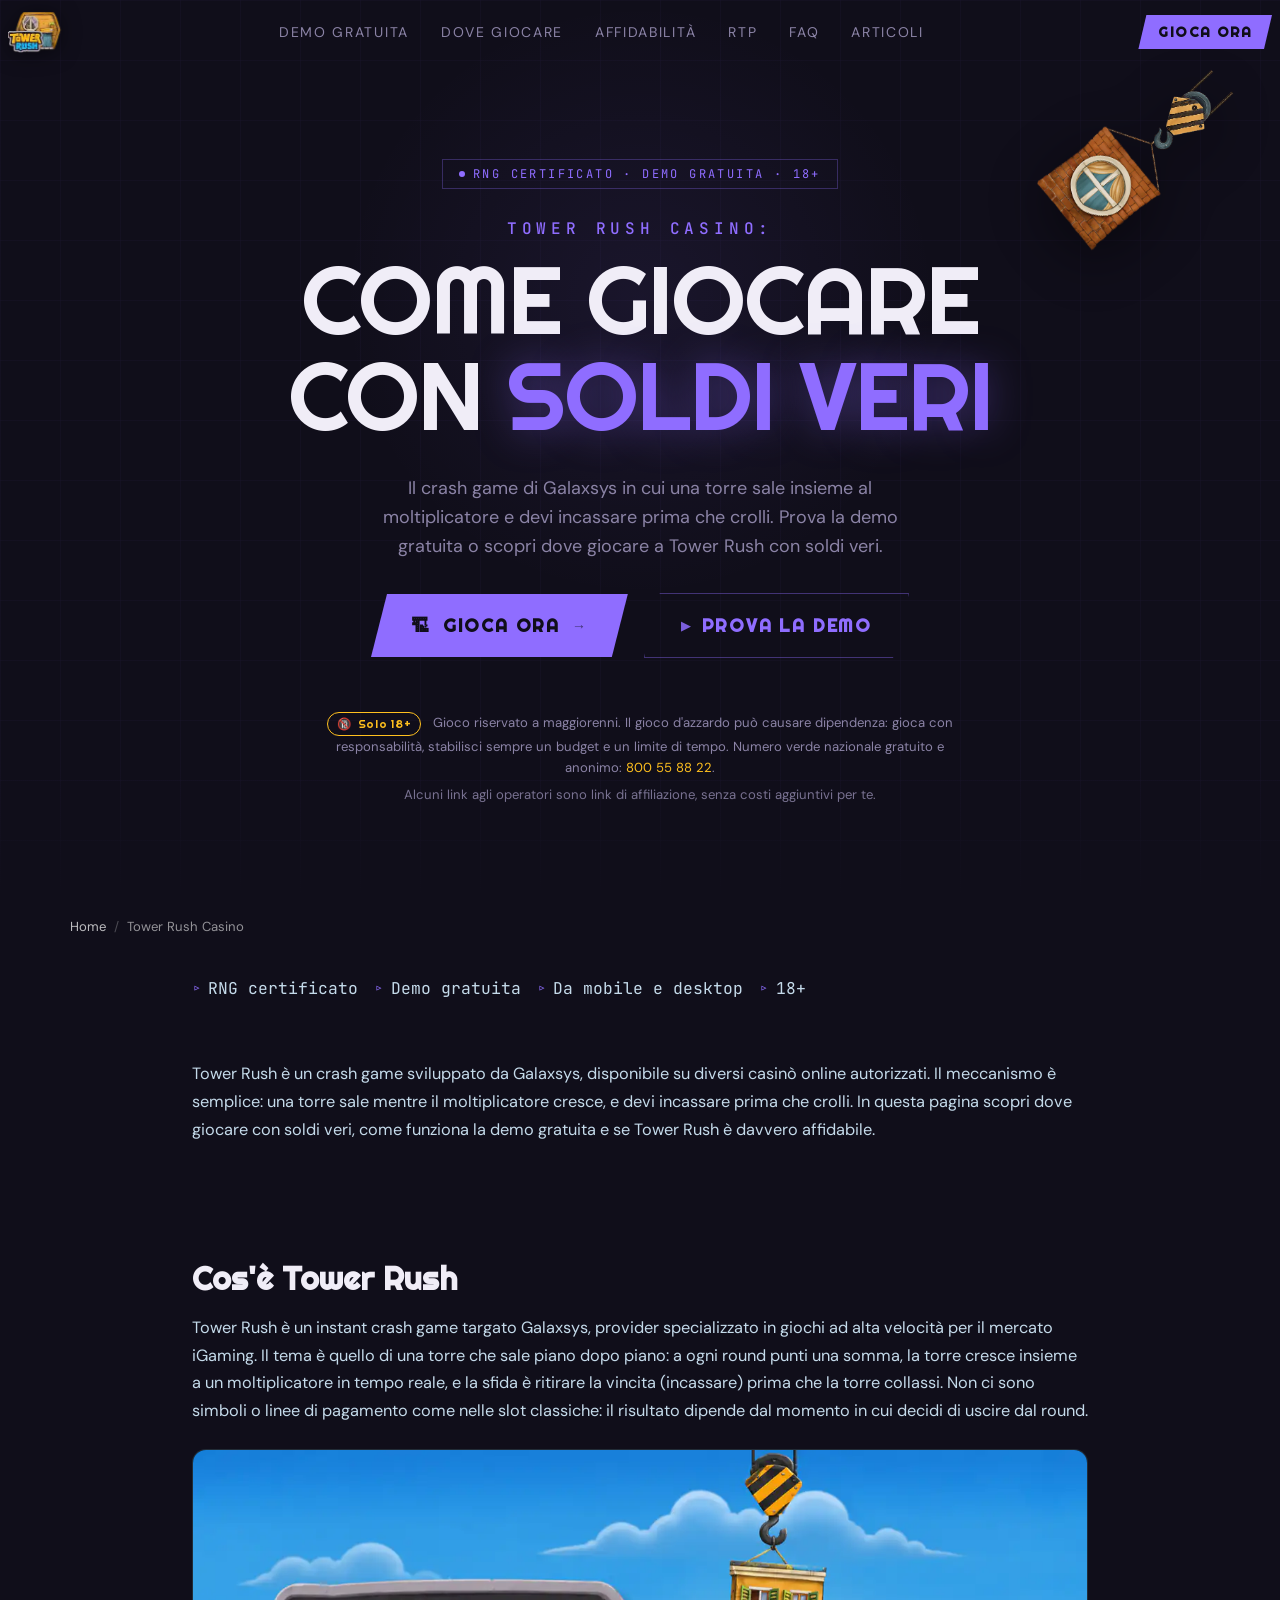
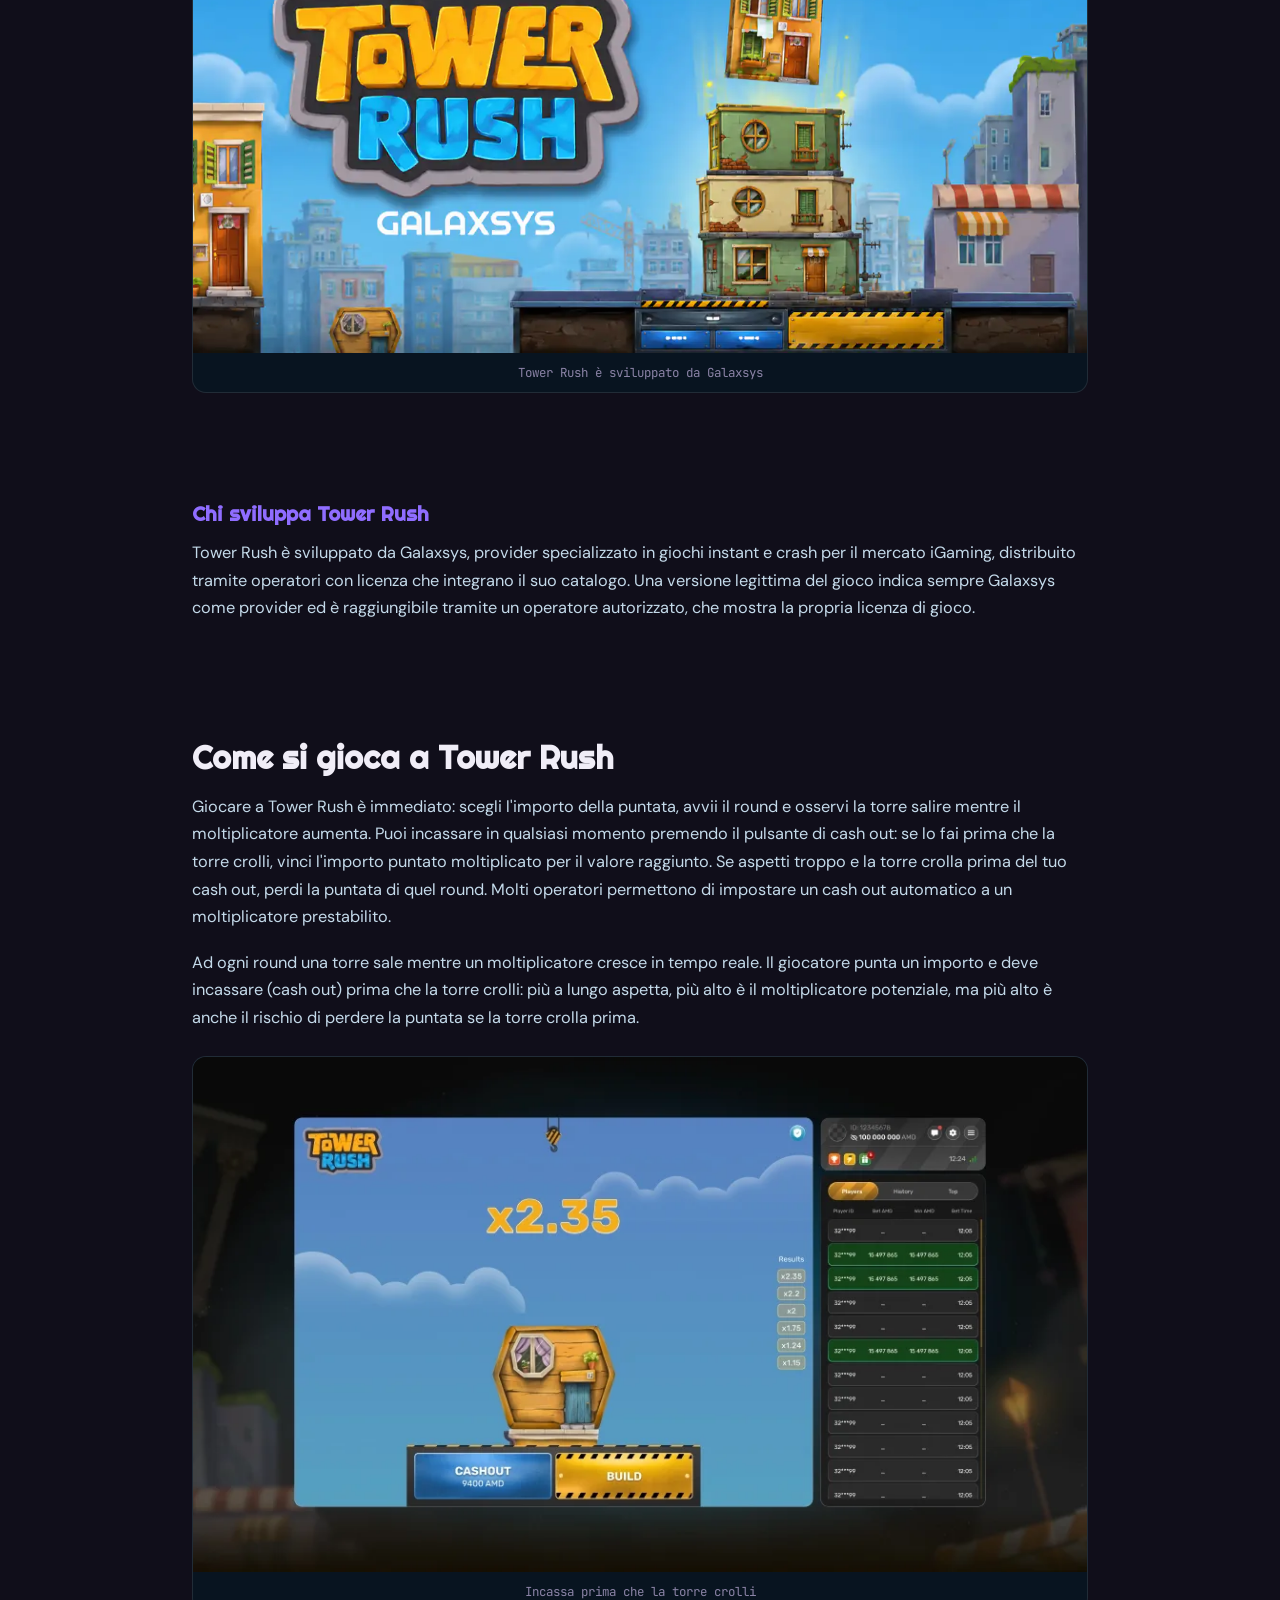
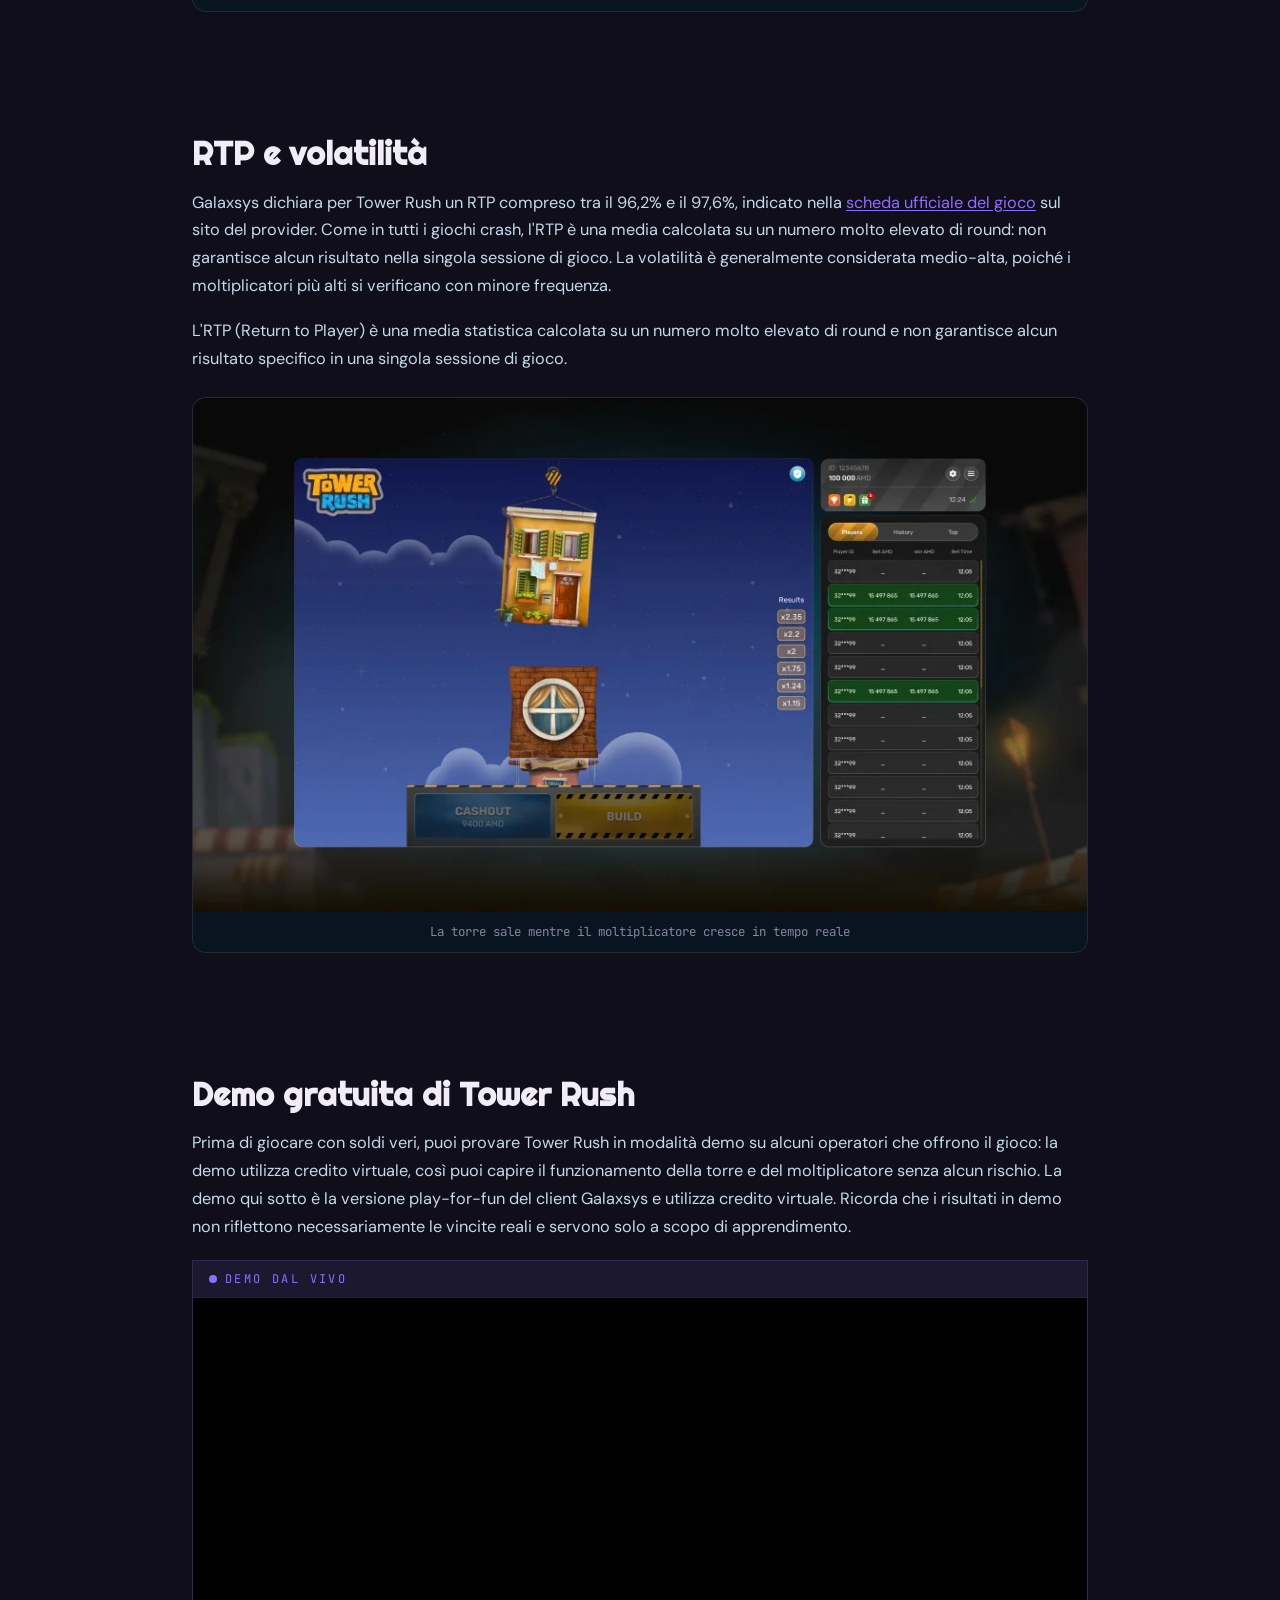
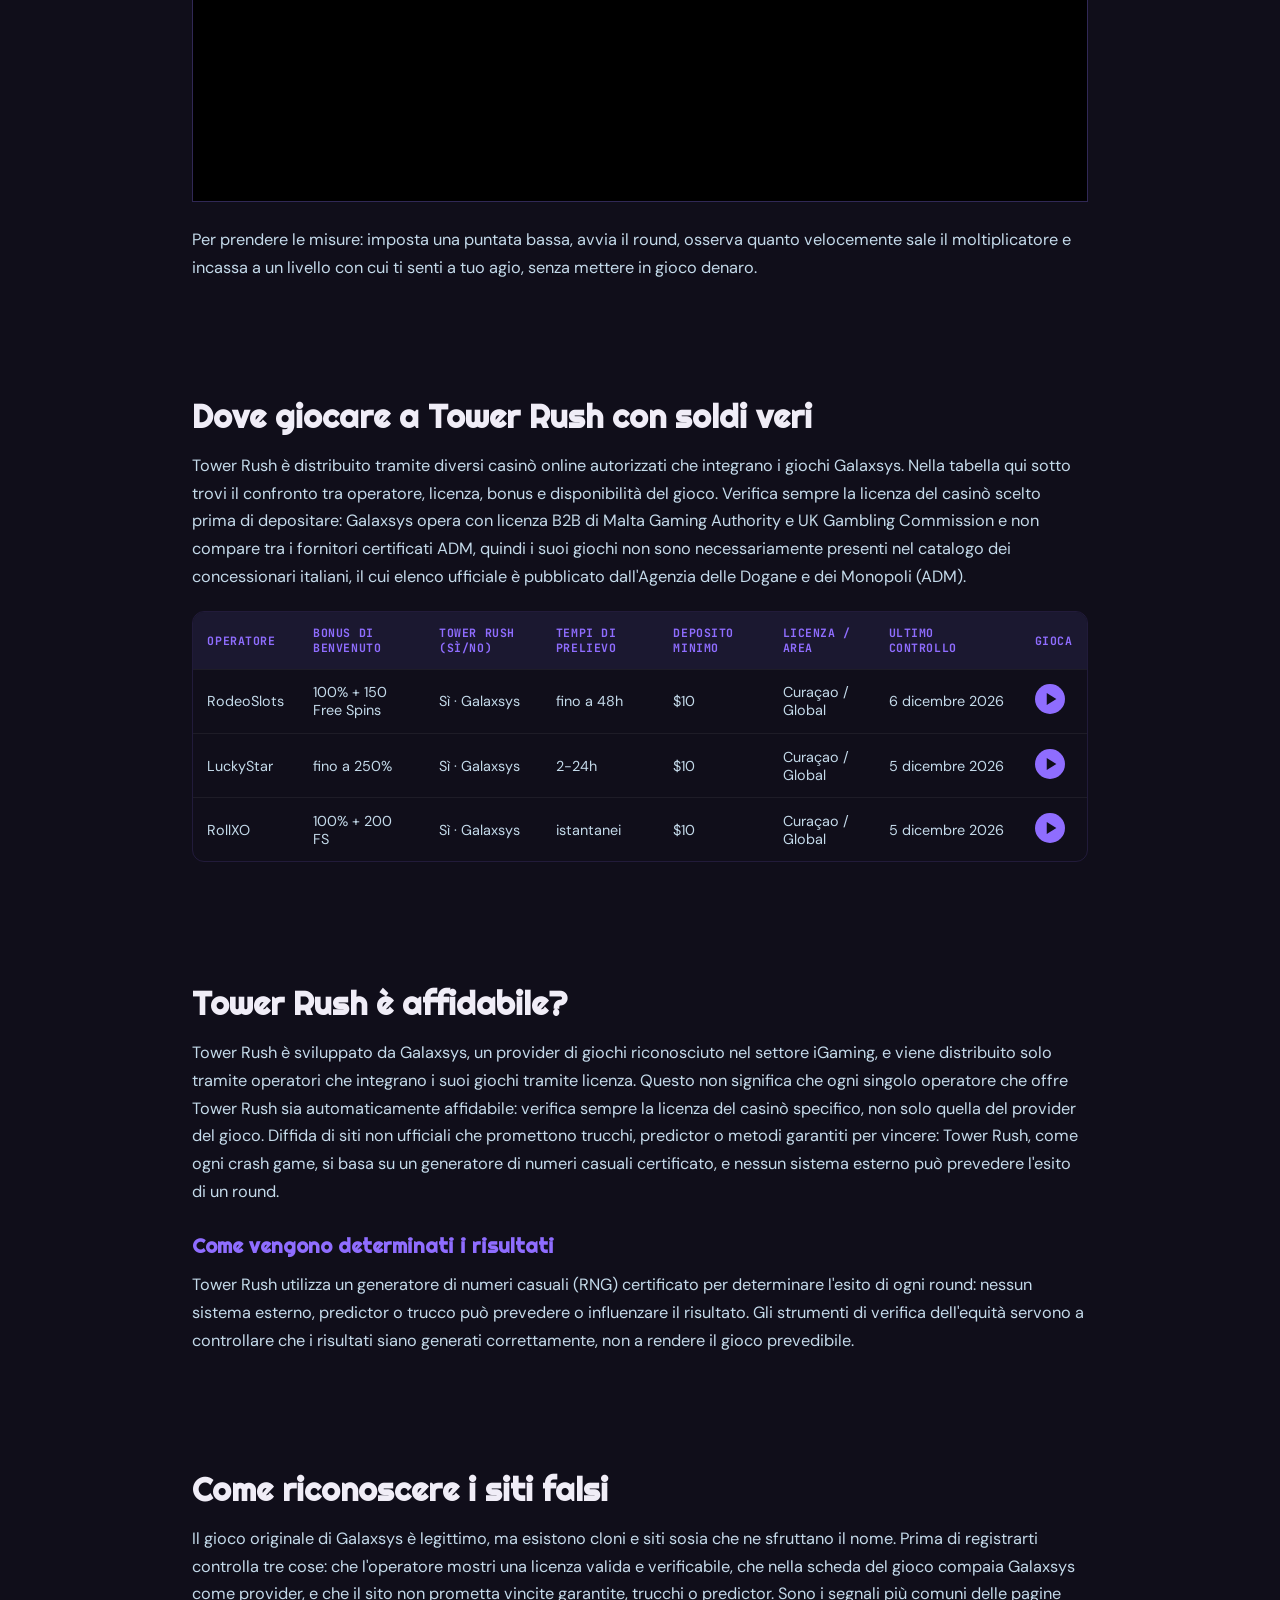
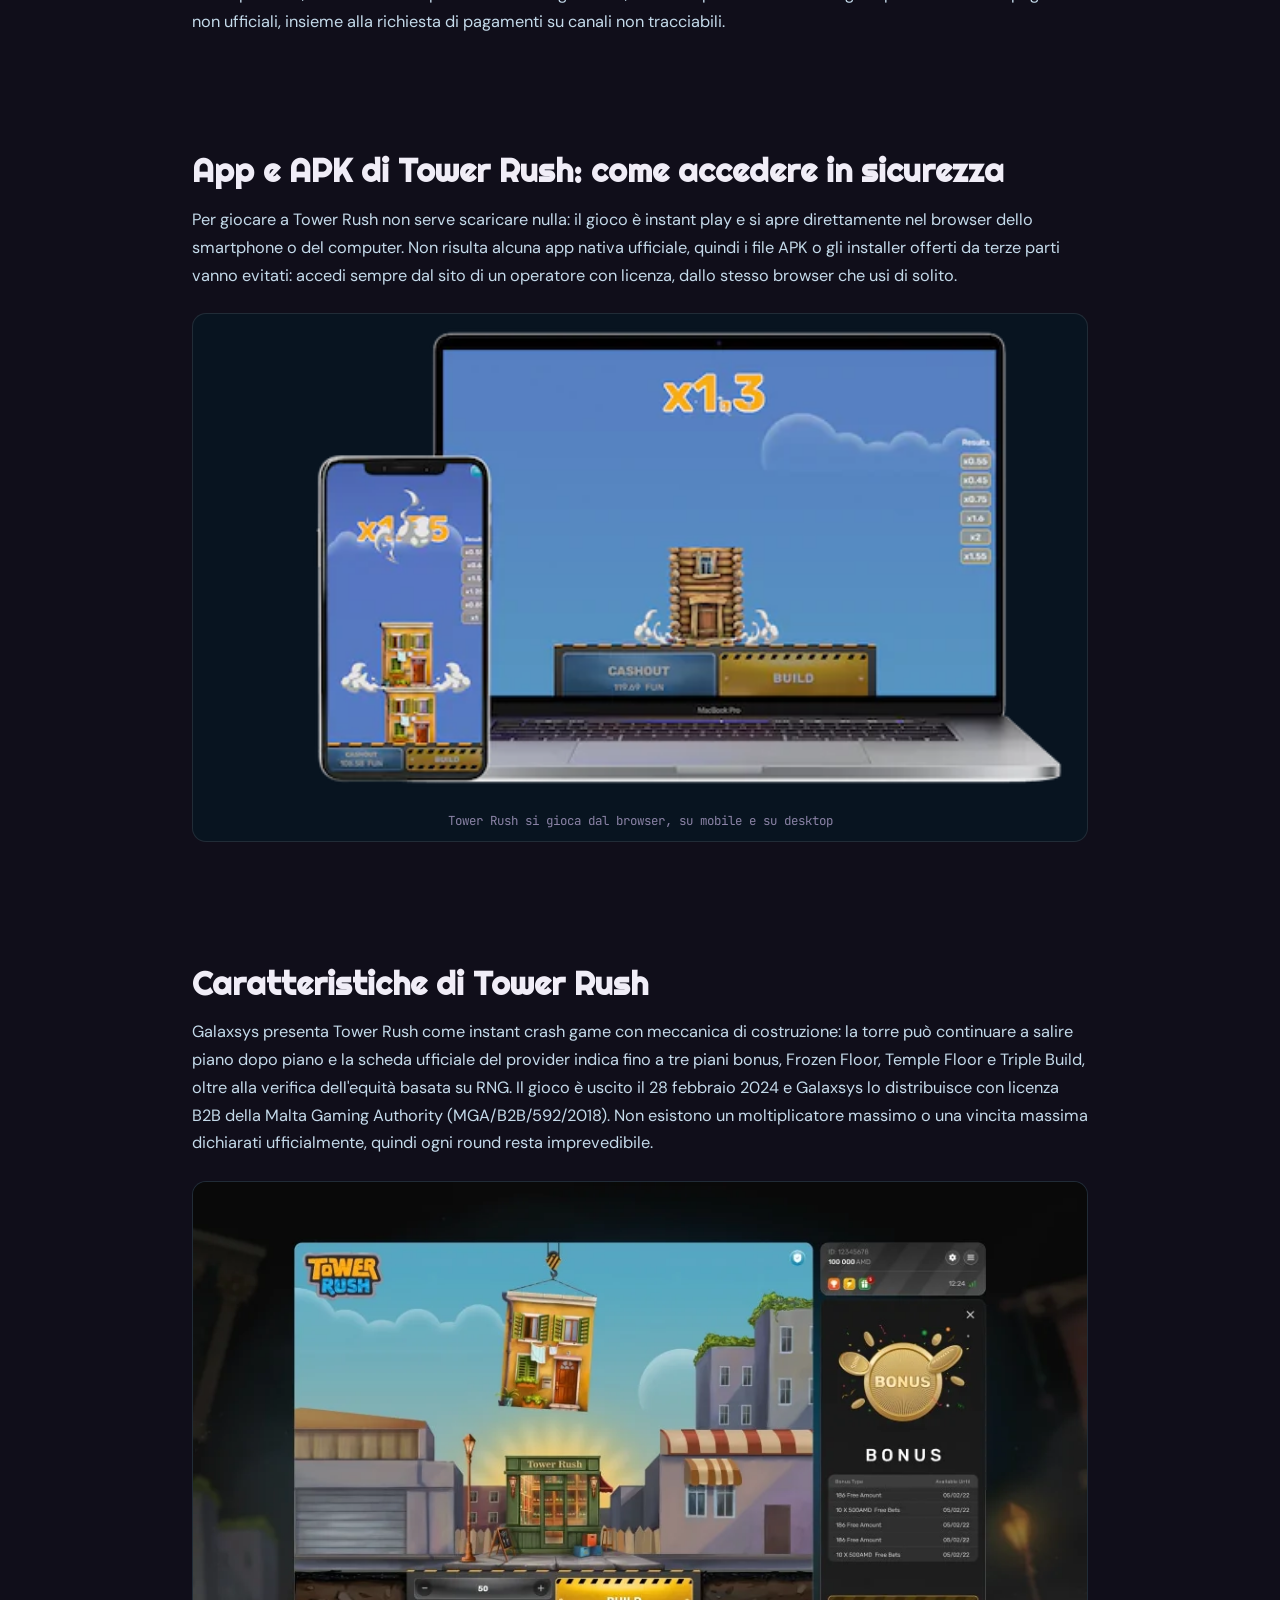
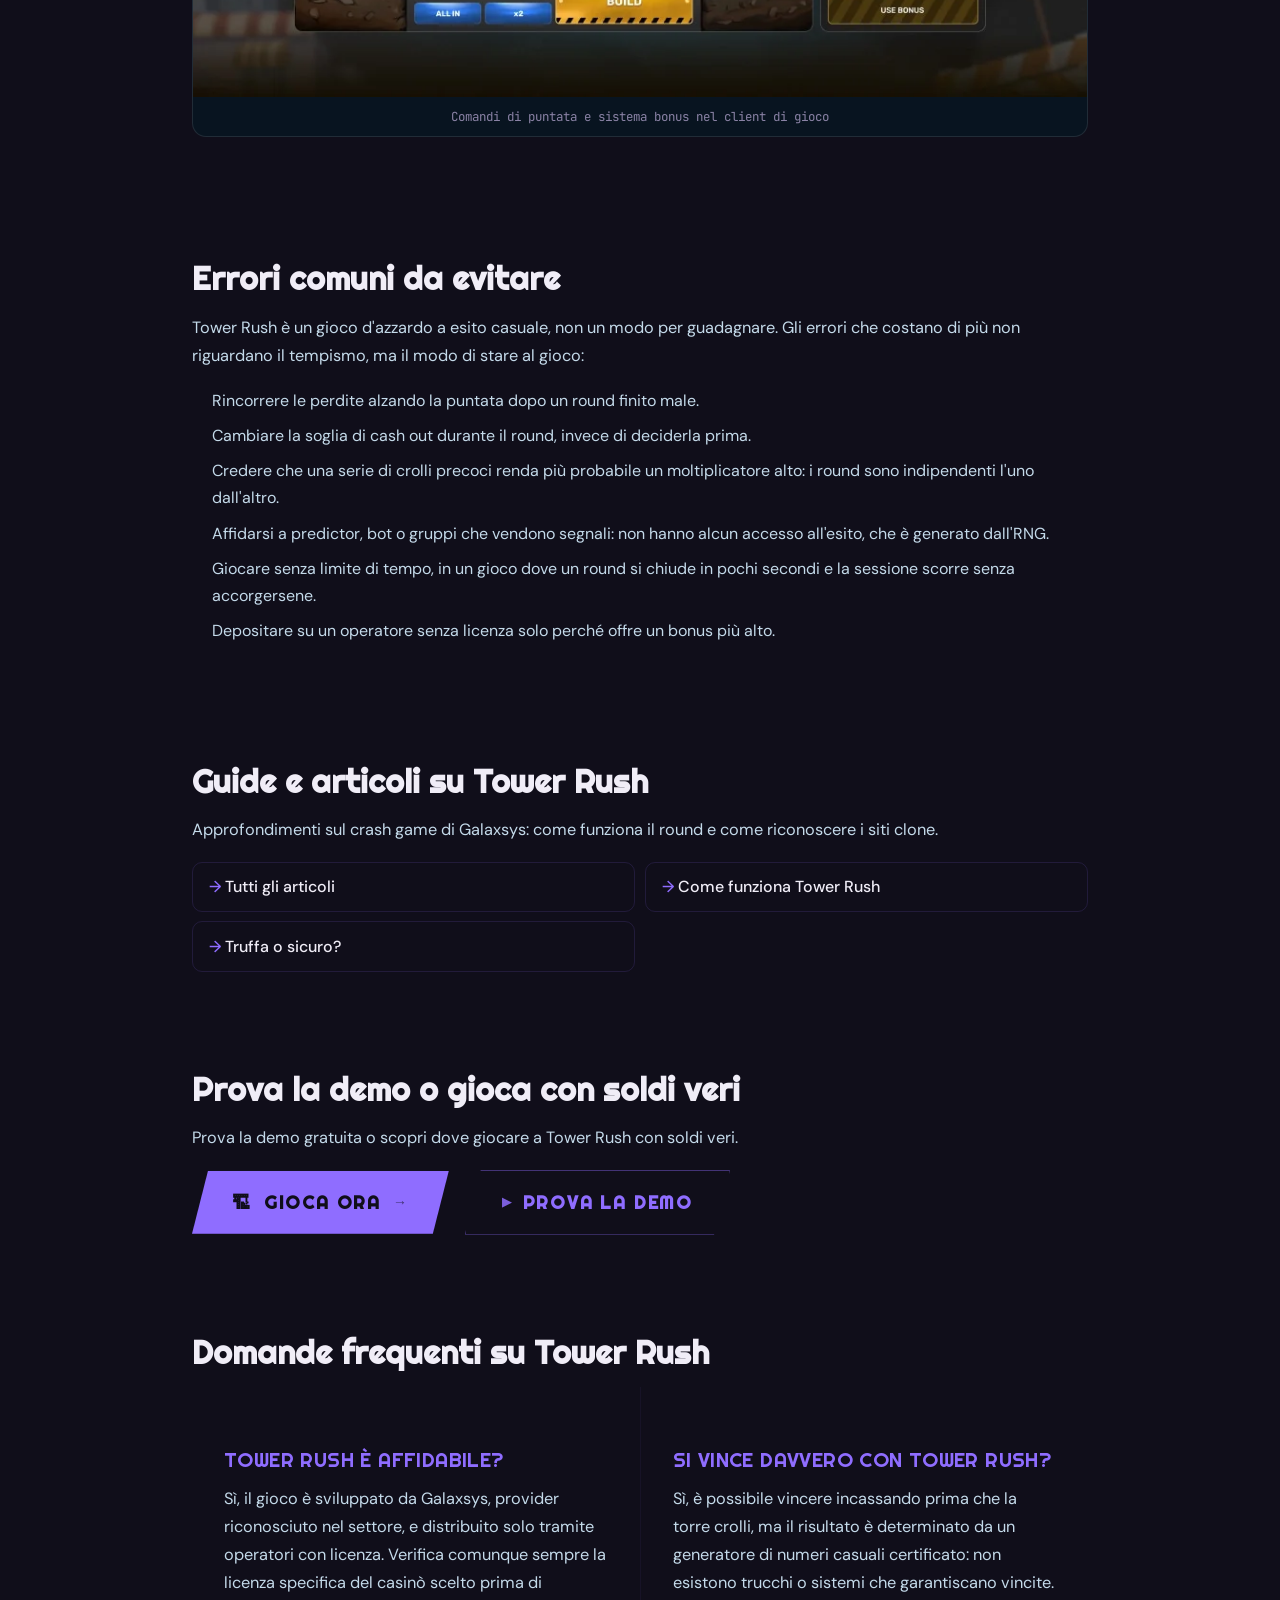
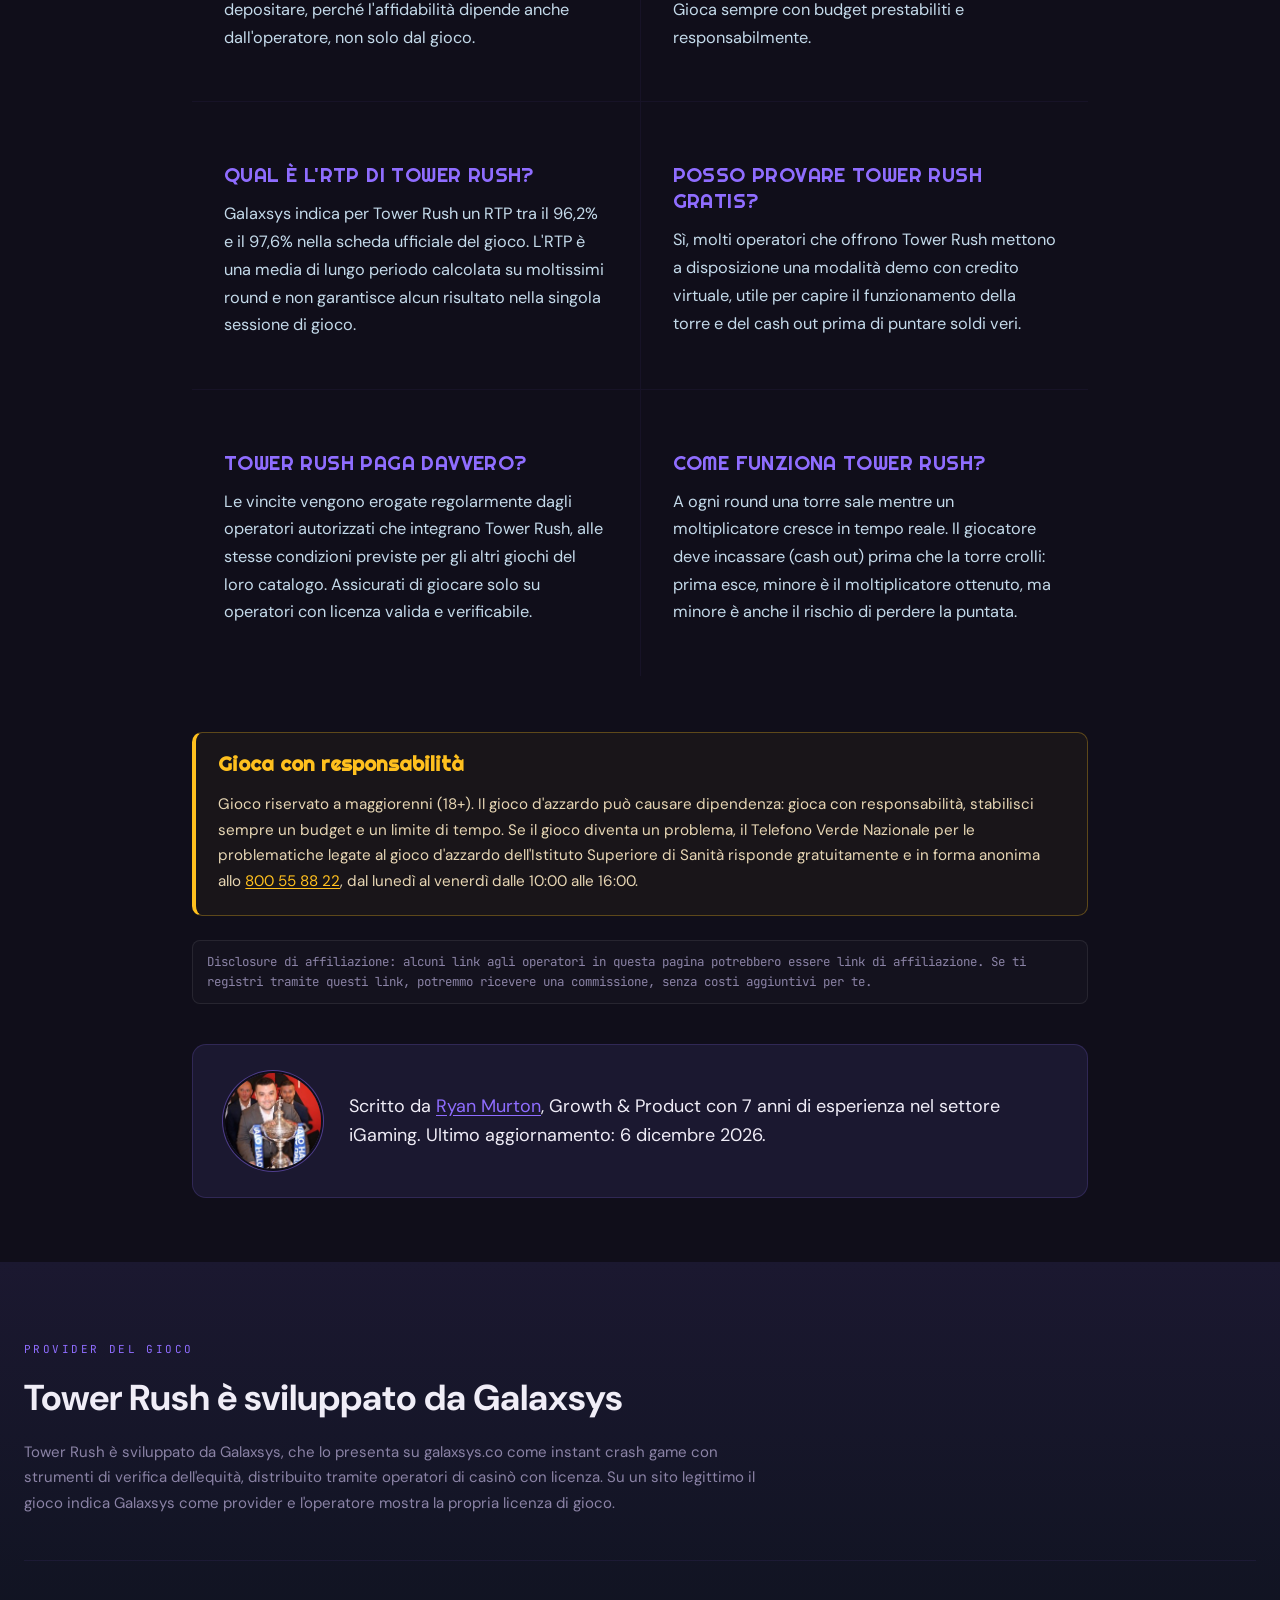
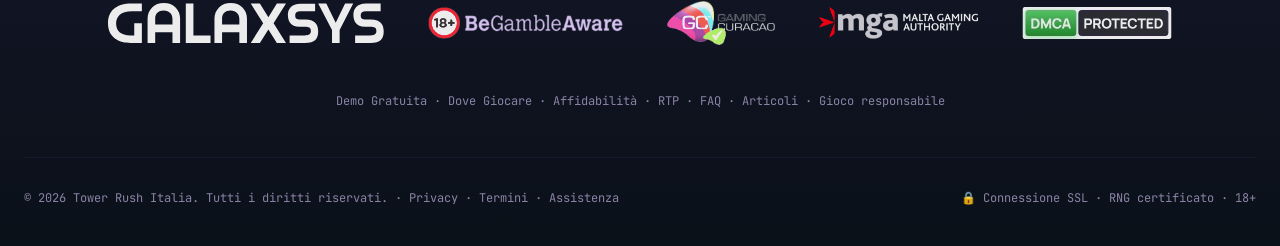
==== commit da38279a: "add articles, and minor fixes" ====
--- a/index.html
+++ b/index.html
@@ -1,5 +1,4 @@
-<!-- PLACEHOLDER 1 - DOMINIO: sostituire https://tower-rush-it.example/ con il dominio reale (find/replace in index.html, robots.txt, sitemap.xml) -->
-<!-- PLACEHOLDER 2 - LINK AFFILIATO: sostituire https://affiliate-link.example/ con il link di affiliazione unico del sito (find/replace in index.html). Occorrenze: CTA header, CTA menu mobile, CTA hero, CTA sezione #cta, 3 pulsanti Gioca nella tabella operatori. -->
+<!-- LINK AFFILIATO: t1=14 (id sito) / t7=multi18 (id gioco) / t5=1167. In 7 punti: CTA header, CTA menu mobile, CTA hero, CTA sezione #cta, 3 pulsanti Gioca nella tabella operatori. -->
 <!doctype html>
 <html lang="it">
   <head>
@@ -23,13 +22,13 @@
     <meta name="theme-color" content="#100e1a" />
     <meta name="format-detection" content="telephone=no" />
 
-    <link rel="canonical" href="https://tower-rush-it.example/" />
+    <link rel="canonical" href="https://towerrushstrategy.it/" />
 
     <link rel="icon" href="assets/favicon.ico" sizes="any" />
     <link rel="apple-touch-icon" href="assets/apple-touch-icon.png" />
 
     <meta property="og:type" content="website" />
-    <meta property="og:url" content="https://tower-rush-it.example/" />
+    <meta property="og:url" content="https://towerrushstrategy.it/" />
     <meta
       property="og:title"
       content="Tower Rush Casino | Soldi Veri e Demo Gratis"
@@ -40,7 +39,7 @@
     />
     <meta
       property="og:image"
-      content="https://tower-rush-it.example/assets/og-image.jpg"
+      content="https://towerrushstrategy.it/assets/og-image.jpg"
     />
     <meta property="og:image:width" content="1200" />
     <meta property="og:image:height" content="630" />
@@ -62,7 +61,7 @@
     />
     <meta
       name="twitter:image"
-      content="https://tower-rush-it.example/assets/og-image.jpg"
+      content="https://towerrushstrategy.it/assets/og-image.jpg"
     />
     <meta
       name="twitter:image:alt"
@@ -81,8 +80,8 @@
       {
         "@context": "https://schema.org",
         "@type": "WebSite",
-        "@id": "https://tower-rush-it.example/#website",
-        "url": "https://tower-rush-it.example/",
+        "@id": "https://towerrushstrategy.it/#website",
+        "url": "https://towerrushstrategy.it/",
         "name": "Tower Rush Italia",
         "inLanguage": "it-IT"
       }
@@ -91,13 +90,27 @@
       {
         "@context": "https://schema.org",
         "@type": "Organization",
-        "@id": "https://tower-rush-it.example/#organization",
+        "@id": "https://towerrushstrategy.it/#organization",
         "name": "Tower Rush Italia",
-        "url": "https://tower-rush-it.example/",
+        "url": "https://towerrushstrategy.it/",
         "logo": {
           "@type": "ImageObject",
-          "url": "https://tower-rush-it.example/assets/logo-tower-rush.webp"
+          "url": "https://towerrushstrategy.it/assets/logo-tower-rush.webp"
         }
+      }
+    </script>
+    <script type="application/ld+json">
+      {
+        "@context": "https://schema.org",
+        "@type": "Person",
+        "@id": "https://towerrushstrategy.it/#author",
+        "name": "Ryan Murton",
+        "url": "https://towerrushstrategy.it/#autore",
+        "image": "https://towerrushstrategy.it/assets/author-ryan.jpg",
+        "jobTitle": "Growth & Product",
+        "worksFor": { "@type": "Organization", "name": "Midnite" },
+        "homeLocation": { "@type": "Place", "name": "London, UK" },
+        "sameAs": ["https://www.linkedin.com/in/ryanmurton/"]
       }
     </script>
     <!-- dateModified: aggiornato a runtime da assets/fresh-dates.js; il valore statico va rigenerato a ogni deploy -->
@@ -105,9 +118,9 @@
       {
         "@context": "https://schema.org",
         "@type": "VideoGame",
-        "@id": "https://tower-rush-it.example/#videogame",
+        "@id": "https://towerrushstrategy.it/#videogame",
         "name": "Tower Rush",
-        "url": "https://tower-rush-it.example/",
+        "url": "https://towerrushstrategy.it/",
         "inLanguage": "it-IT",
         "genre": "Instant crash game",
         "gamePlatform": "Browser web (instant play)",
@@ -135,13 +148,13 @@
             "@type": "ListItem",
             "position": 1,
             "name": "Home",
-            "item": "https://tower-rush-it.example/"
+            "item": "https://towerrushstrategy.it/"
           },
           {
             "@type": "ListItem",
             "position": 2,
             "name": "Tower Rush Casino",
-            "item": "https://tower-rush-it.example/#play"
+            "item": "https://towerrushstrategy.it/#play"
           }
         ]
       }
@@ -213,19 +226,19 @@
             "@type": "ListItem",
             "position": 1,
             "name": "RodeoSlots",
-            "url": "https://tower-rush-it.example/#operator-1"
+            "url": "https://towerrushstrategy.it/#operator-1"
           },
           {
             "@type": "ListItem",
             "position": 2,
             "name": "LuckyStar",
-            "url": "https://tower-rush-it.example/#operator-2"
+            "url": "https://towerrushstrategy.it/#operator-2"
           },
           {
             "@type": "ListItem",
             "position": 3,
             "name": "RollXO",
-            "url": "https://tower-rush-it.example/#operator-3"
+            "url": "https://towerrushstrategy.it/#operator-3"
           }
         ]
       }
@@ -249,10 +262,11 @@
           <a href="#affidabile">Affidabilit&agrave;</a>
           <a href="#rtp">RTP</a>
           <a href="#faq">FAQ</a>
+          <a href="articles/">Articoli</a>
         </nav>
         <div class="nav__actions">
           <a
-            href="https://affiliate-link.example/"
+            href="https://dig-board.com/4rBV3d55?t1=14&amp;t7=multi18&amp;t5=1167"
             target="_blank"
             rel="noopener nofollow sponsored"
             class="btn btn--play nav__cta"
@@ -276,8 +290,9 @@
         <a href="#affidabile">Affidabilit&agrave;</a>
         <a href="#rtp">RTP</a>
         <a href="#faq">FAQ</a>
+        <a href="articles/">Articoli</a>
         <a
-          href="https://affiliate-link.example/"
+          href="https://dig-board.com/4rBV3d55?t1=14&amp;t7=multi18&amp;t5=1167"
           target="_blank"
           rel="noopener nofollow sponsored"
           class="btn btn--play mobile-menu__cta"
@@ -320,7 +335,7 @@
           </p>
           <div class="hero__cta-row anim anim--scale" data-anim-delay="350">
             <a
-              href="https://affiliate-link.example/"
+              href="https://dig-board.com/4rBV3d55?t1=14&amp;t7=multi18&amp;t5=1167"
               target="_blank"
               rel="noopener nofollow sponsored"
               class="btn btn--hero"
@@ -577,7 +592,7 @@
                   <td>8 settembre 2026</td>
                   <td>
                     <a
-                      href="https://affiliate-link.example/"
+                      href="https://dig-board.com/4rBV3d55?t1=14&amp;t7=multi18&amp;t5=1167"
                       target="_blank"
                       rel="noopener nofollow sponsored"
                       class="op-play"
@@ -606,7 +621,7 @@
                   <td>8 settembre 2026</td>
                   <td>
                     <a
-                      href="https://affiliate-link.example/"
+                      href="https://dig-board.com/4rBV3d55?t1=14&amp;t7=multi18&amp;t5=1167"
                       target="_blank"
                       rel="noopener nofollow sponsored"
                       class="op-play"
@@ -635,7 +650,7 @@
                   <td>8 settembre 2026</td>
                   <td>
                     <a
-                      href="https://affiliate-link.example/"
+                      href="https://dig-board.com/4rBV3d55?t1=14&amp;t7=multi18&amp;t5=1167"
                       target="_blank"
                       rel="noopener nofollow sponsored"
                       class="op-play"
@@ -792,6 +807,28 @@
           </ul>
         </div>
       </section>
+      <!-- Articoli: pagine generate dal backend Directus (game-directus, npm run build -- tower-it) -->
+      <section id="articoli" class="spoke-body">
+        <div class="spoke-body__inner">
+          <h2>Guide e articoli su Tower Rush</h2>
+          <p>
+            Approfondimenti sul crash game di Galaxsys: come funziona il round
+            e come riconoscere i siti clone.
+          </p>
+          <div class="related__grid">
+            <a href="articles/"
+              ><span aria-hidden="true">&rarr;</span> Tutti gli articoli</a
+            >
+            <a href="articles/tower-rush-come-funziona/"
+              ><span aria-hidden="true">&rarr;</span> Come funziona Tower
+              Rush</a
+            >
+            <a href="articles/tower-rush-truffa-o-sicuro/"
+              ><span aria-hidden="true">&rarr;</span> Truffa o sicuro?</a
+            >
+          </div>
+        </div>
+      </section>
       <section id="cta" class="spoke-body">
         <div class="spoke-body__inner">
           <h2>Prova la demo o gioca con soldi veri</h2>
@@ -801,7 +838,7 @@
           </p>
           <div class="hero__cta-row">
             <a
-              href="https://affiliate-link.example/"
+              href="https://dig-board.com/4rBV3d55?t1=14&amp;t7=multi18&amp;t5=1167"
               target="_blank"
               rel="noopener nofollow sponsored"
               class="btn btn--hero"
@@ -901,38 +938,31 @@
               >, dal luned&igrave; al venerd&igrave; dalle 10:00 alle 16:00.
             </p>
           </div>
-        </div>
-      </section>
-      <section class="spoke-body">
-        <div class="spoke-body__inner">
           <p class="disclosure">
             Disclosure di affiliazione: alcuni link agli operatori in questa
             pagina potrebbero essere link di affiliazione. Se ti registri
             tramite questi link, potremmo ricevere una commissione, senza costi
             aggiuntivi per te.
           </p>
-        </div>
-      </section>
-      <section id="author" class="spoke-body">
-        <div class="spoke-body__inner">
-          <div class="byline">
+          <div id="autore" class="author-box">
             <img
-              class="byline__avatar"
+              class="author-box__avatar"
               src="assets/author-ryan.jpg"
               alt="Ryan Murton"
-              width="52"
-              height="52"
+              width="96"
+              height="96"
               loading="lazy"
+              decoding="async"
             />
-            <p class="byline__text">
-              Di
+            <p class="author-box__text">
+              Scritto da
               <a
                 href="https://www.linkedin.com/in/ryanmurton/"
                 target="_blank"
                 rel="noopener"
                 >Ryan Murton</a
-              >, specialista di crescita e prodotto, da 7 anni si occupa di
-              crash game e giochi da casin&ograve;. Ultimo aggiornamento:
+              >, Growth &amp; Product con 7 anni di esperienza nel settore
+              iGaming. Ultimo aggiornamento:
               <time
                 class="js-date"
                 data-date-group="byline"
@@ -1037,6 +1067,7 @@
             <a href="#dove-giocare">Dove Giocare</a> &middot;
             <a href="#affidabile">Affidabilit&agrave;</a> &middot;
             <a href="#rtp">RTP</a> &middot; <a href="#faq">FAQ</a> &middot;
+            <a href="articles/">Articoli</a> &middot;
             <a href="#gioco-responsabile">Gioco responsabile</a>
           </p>
         </nav>
--- a/styles.css
+++ b/styles.css
@@ -3586,7 +3586,7 @@
   border-radius: 10px;
   background: rgba(255, 192, 30, 0.04);
   padding: 1.25rem 1.4rem;
-  margin: 1.5rem 0;
+  margin: 0;
 }
 .rg-box h2 {
   margin-top: 0 !important;
@@ -3603,7 +3603,8 @@
 }
 
 /* Affiliate disclosure */
-.disclosure {
+.disclosure,
+.spoke-body .disclosure {
   font-family: var(--f-mono);
   font-size: 0.78rem;
   line-height: 1.6;
@@ -3611,33 +3612,63 @@
   border: 1px solid rgba(255, 255, 255, 0.08);
   border-radius: 8px;
   padding: 0.7rem 0.9rem;
-  margin: 1.25rem 0;
+  margin: 1.5rem 0 0;
   background: rgba(255, 255, 255, 0.02);
 }
 
 /* Author byline */
-.byline {
-  display: flex;
-  gap: 0.9rem;
-  align-items: center;
-  border-top: 1px solid rgba(255, 255, 255, 0.08);
-  margin-top: 2.5rem;
-  padding-top: 1.5rem;
-}
-.byline__avatar {
-  width: 52px;
-  height: 52px;
+/* Author box (same structure as cr-it-landing, tower palette) */
+.author-box {
+  display: flex;
+  align-items: center;
+  gap: 1.75rem;
+  margin: 2.5rem 0 3rem;
+  padding: 1.75rem 2rem;
+  border: 1px solid rgba(143, 109, 255, 0.18);
+  border-radius: 14px;
+  background: var(--panel);
+}
+.author-box__avatar {
+  width: 96px;
+  height: 96px;
   border-radius: 50%;
   object-fit: cover;
-  flex-shrink: 0;
-}
-.byline__text {
-  font-size: 0.9rem;
-  color: #afcadd;
-  line-height: 1.55;
-}
-.byline__text a {
-  color: var(--lime);
+  flex: none;
+  box-shadow:
+    0 0 0 2px var(--bg),
+    0 0 0 3px rgba(143, 109, 255, 0.45);
+}
+.author-box .author-box__text {
+  margin: 0;
+  color: var(--text);
+  font-size: 1.125rem;
+  line-height: 1.65;
+}
+.author-box .author-box__text a {
+  color: var(--lime);
+  text-decoration: underline;
+  text-underline-offset: 3px;
+}
+.author-box .author-box__text a:hover {
+  color: var(--lime-hover);
+}
+.author-box__text time {
+  white-space: nowrap;
+}
+@media (max-width: 40rem) {
+  .author-box {
+    flex-direction: column;
+    align-items: flex-start;
+    gap: 1rem;
+    padding: 1.25rem;
+  }
+  .author-box__avatar {
+    width: 80px;
+    height: 80px;
+  }
+  .author-box .author-box__text {
+    font-size: 1rem;
+  }
 }
 
 /* Related links row */
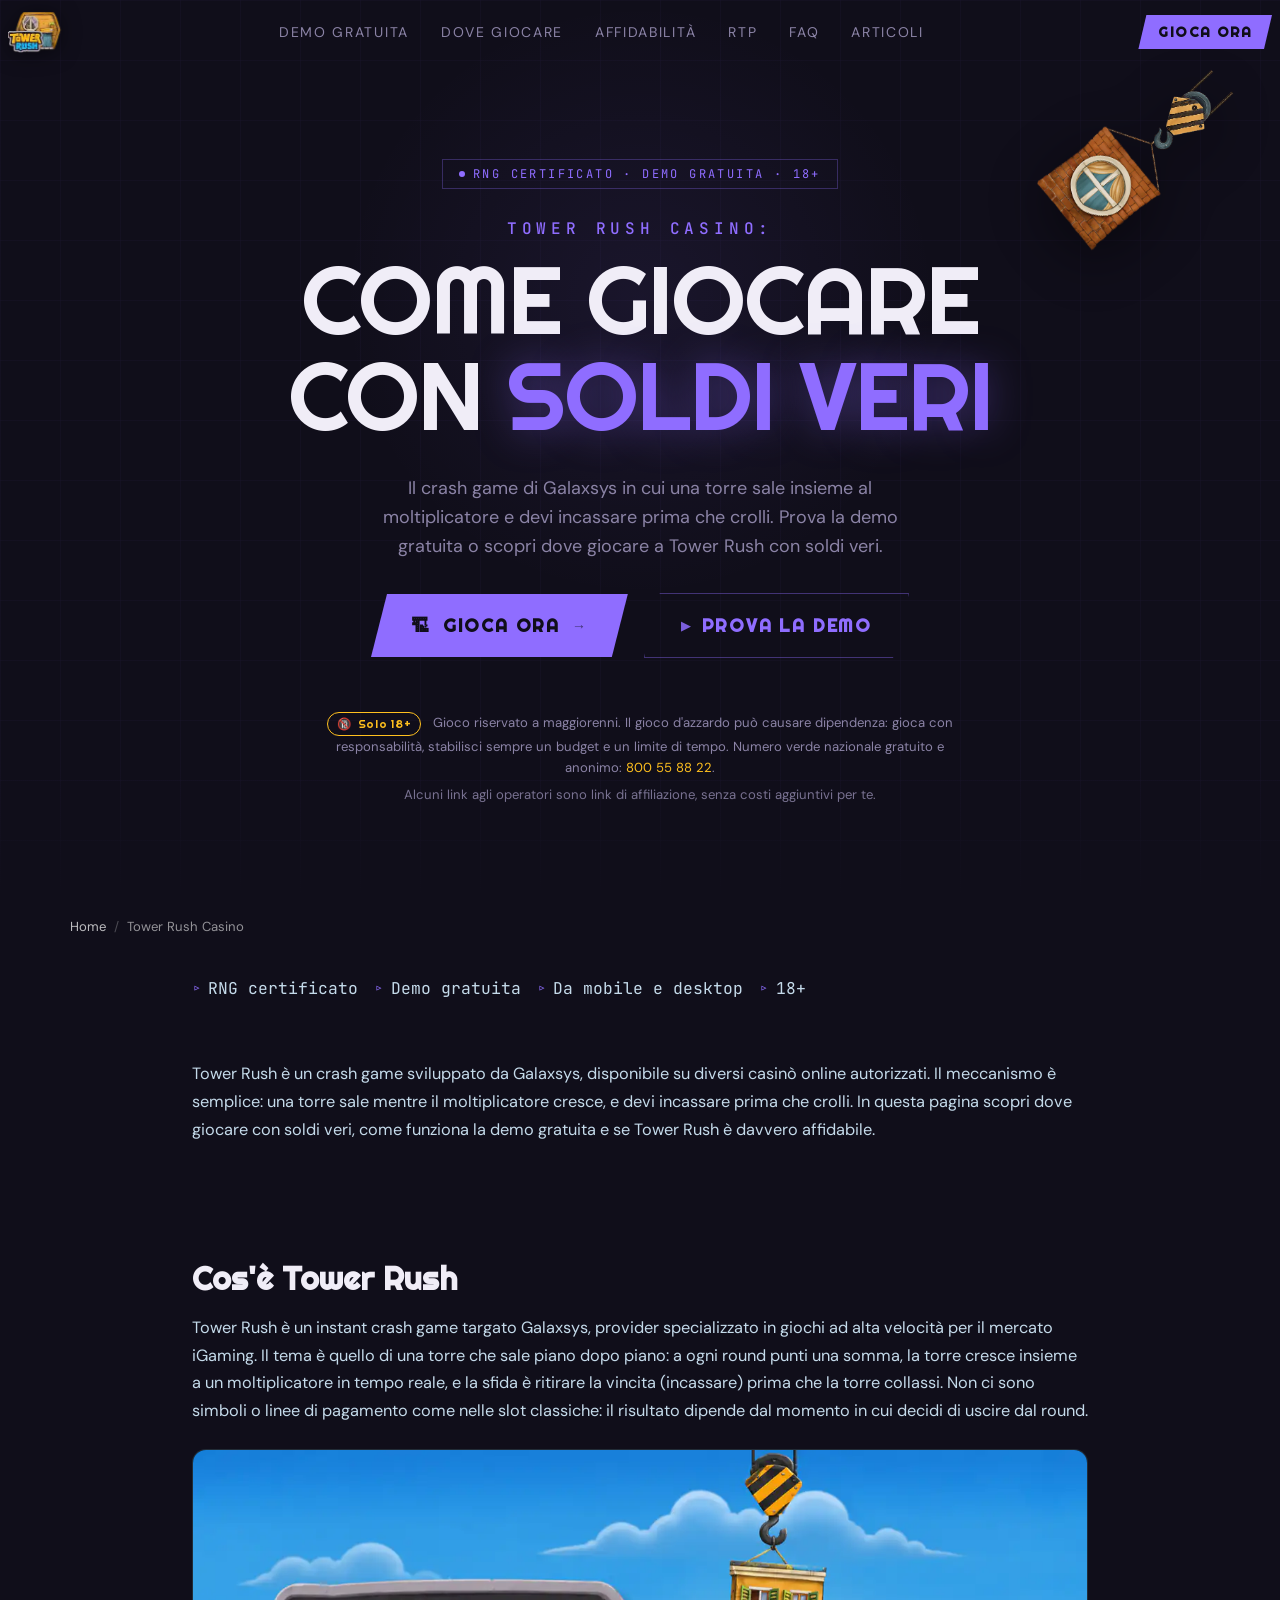
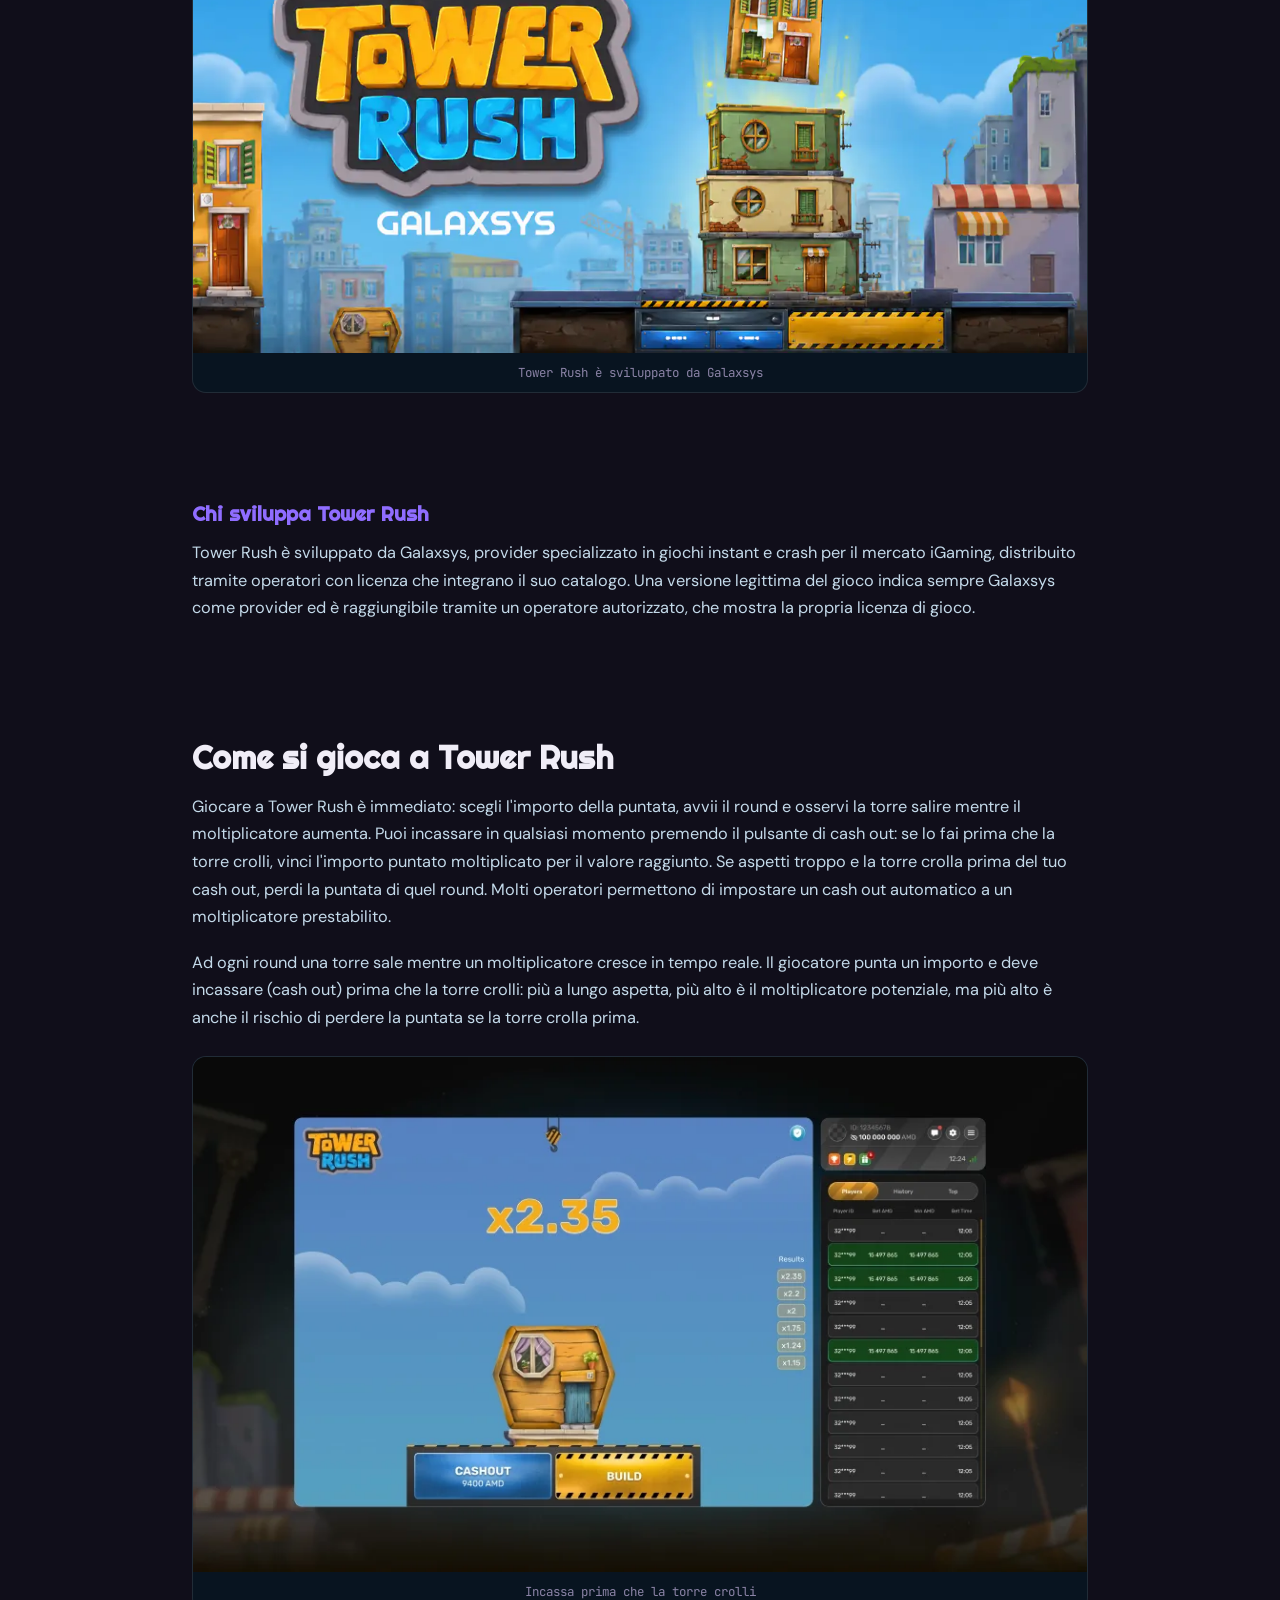
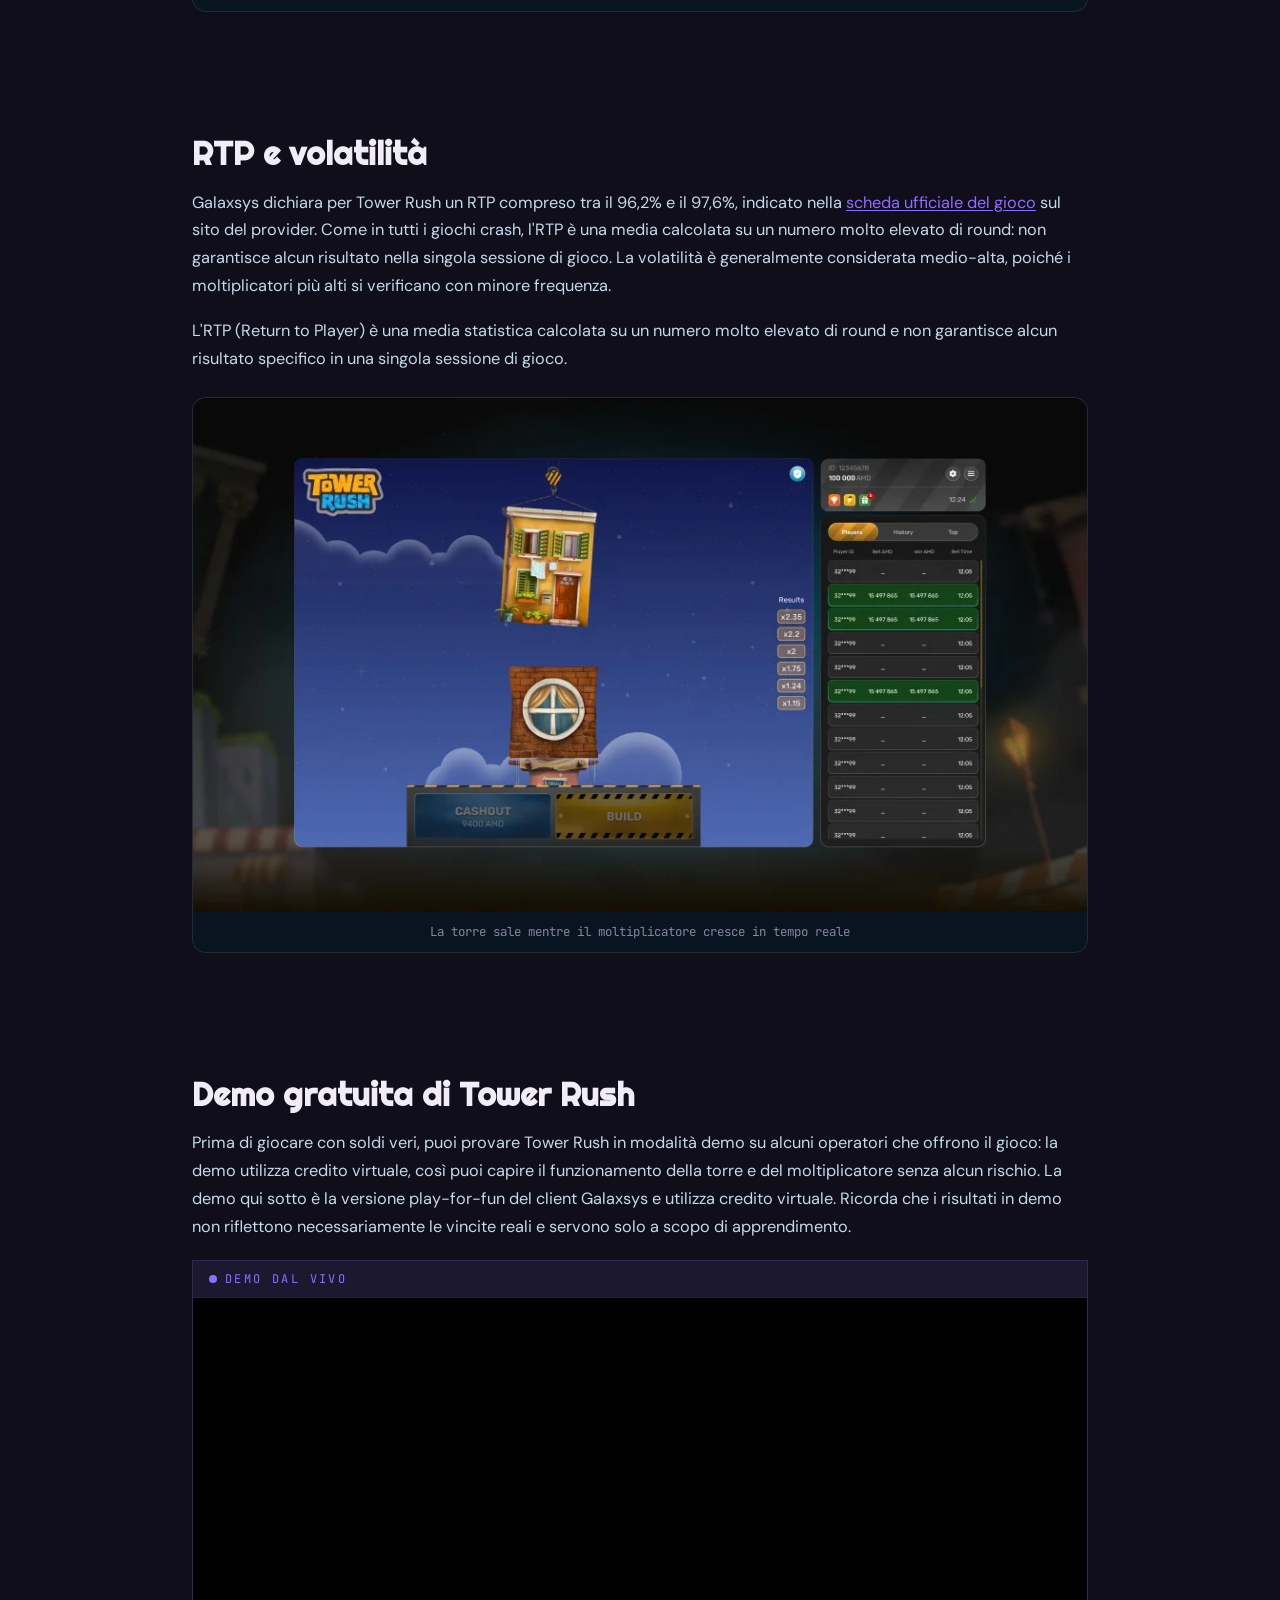
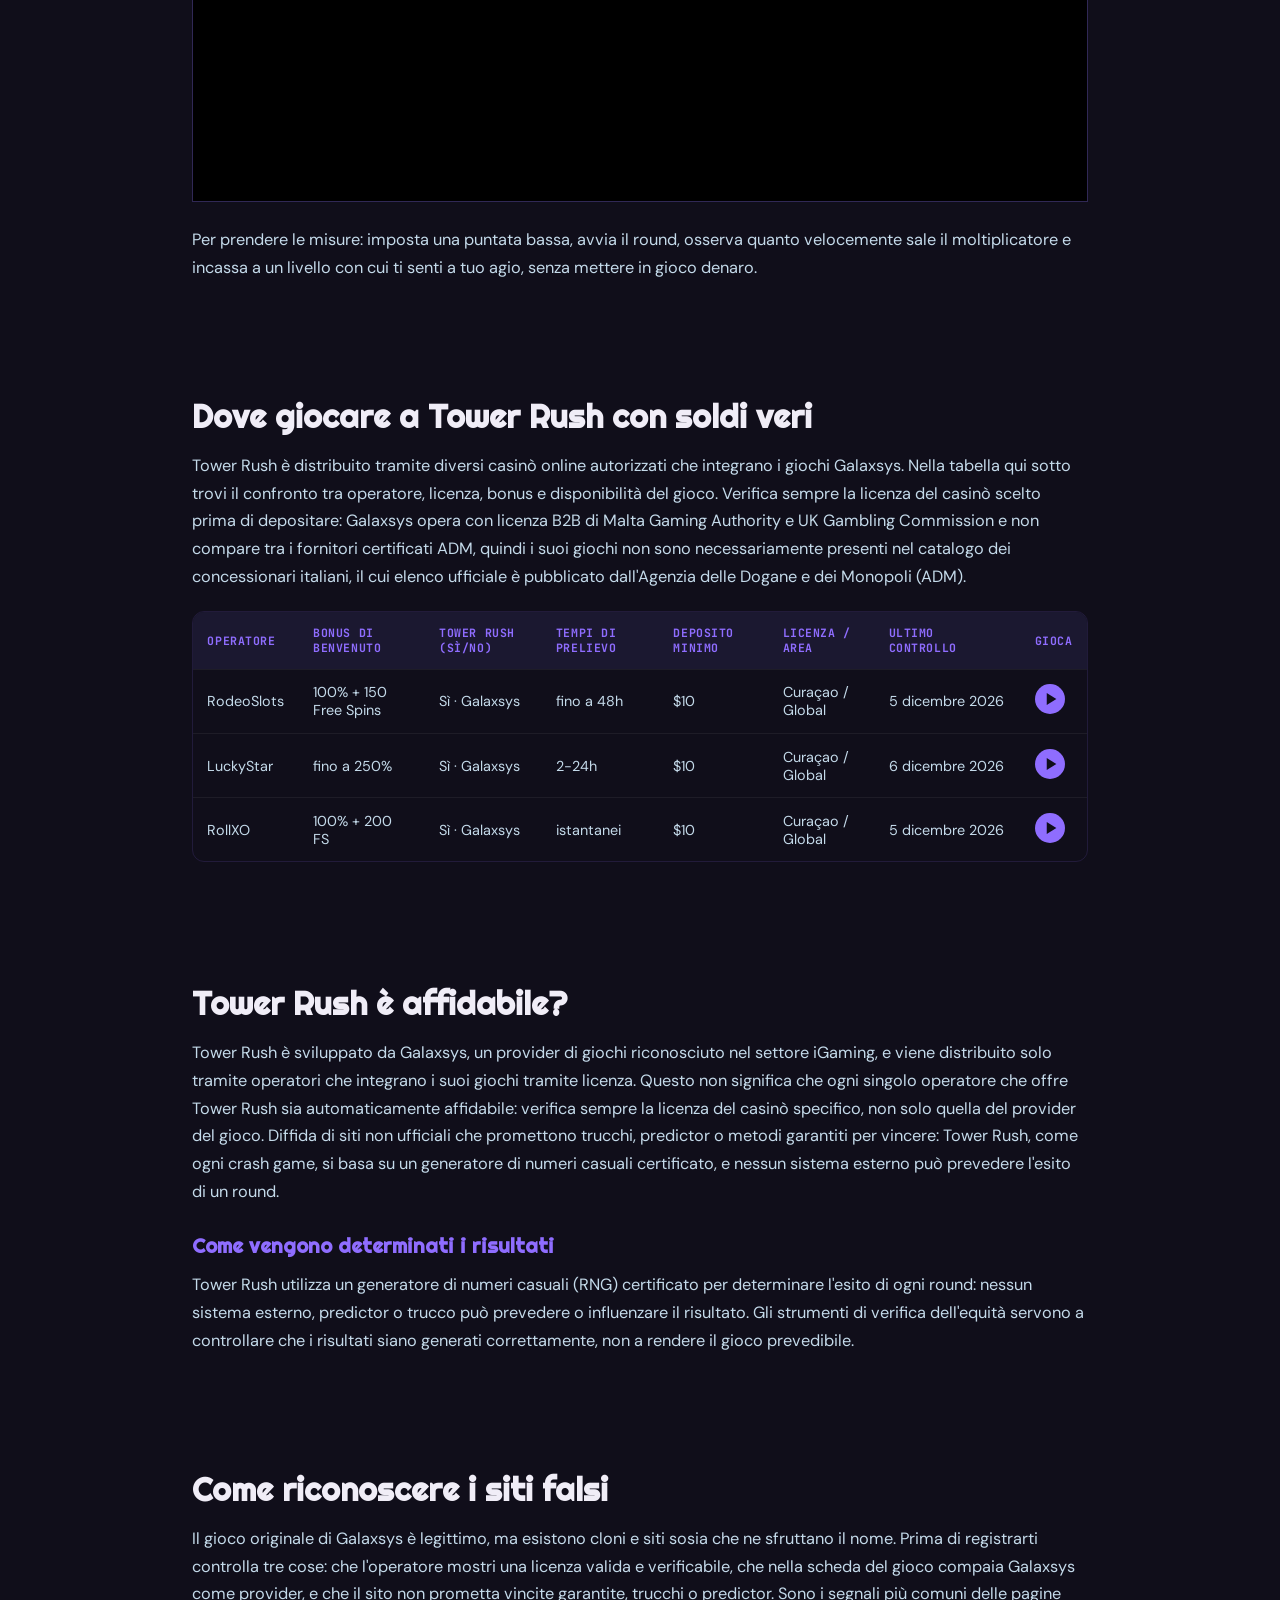
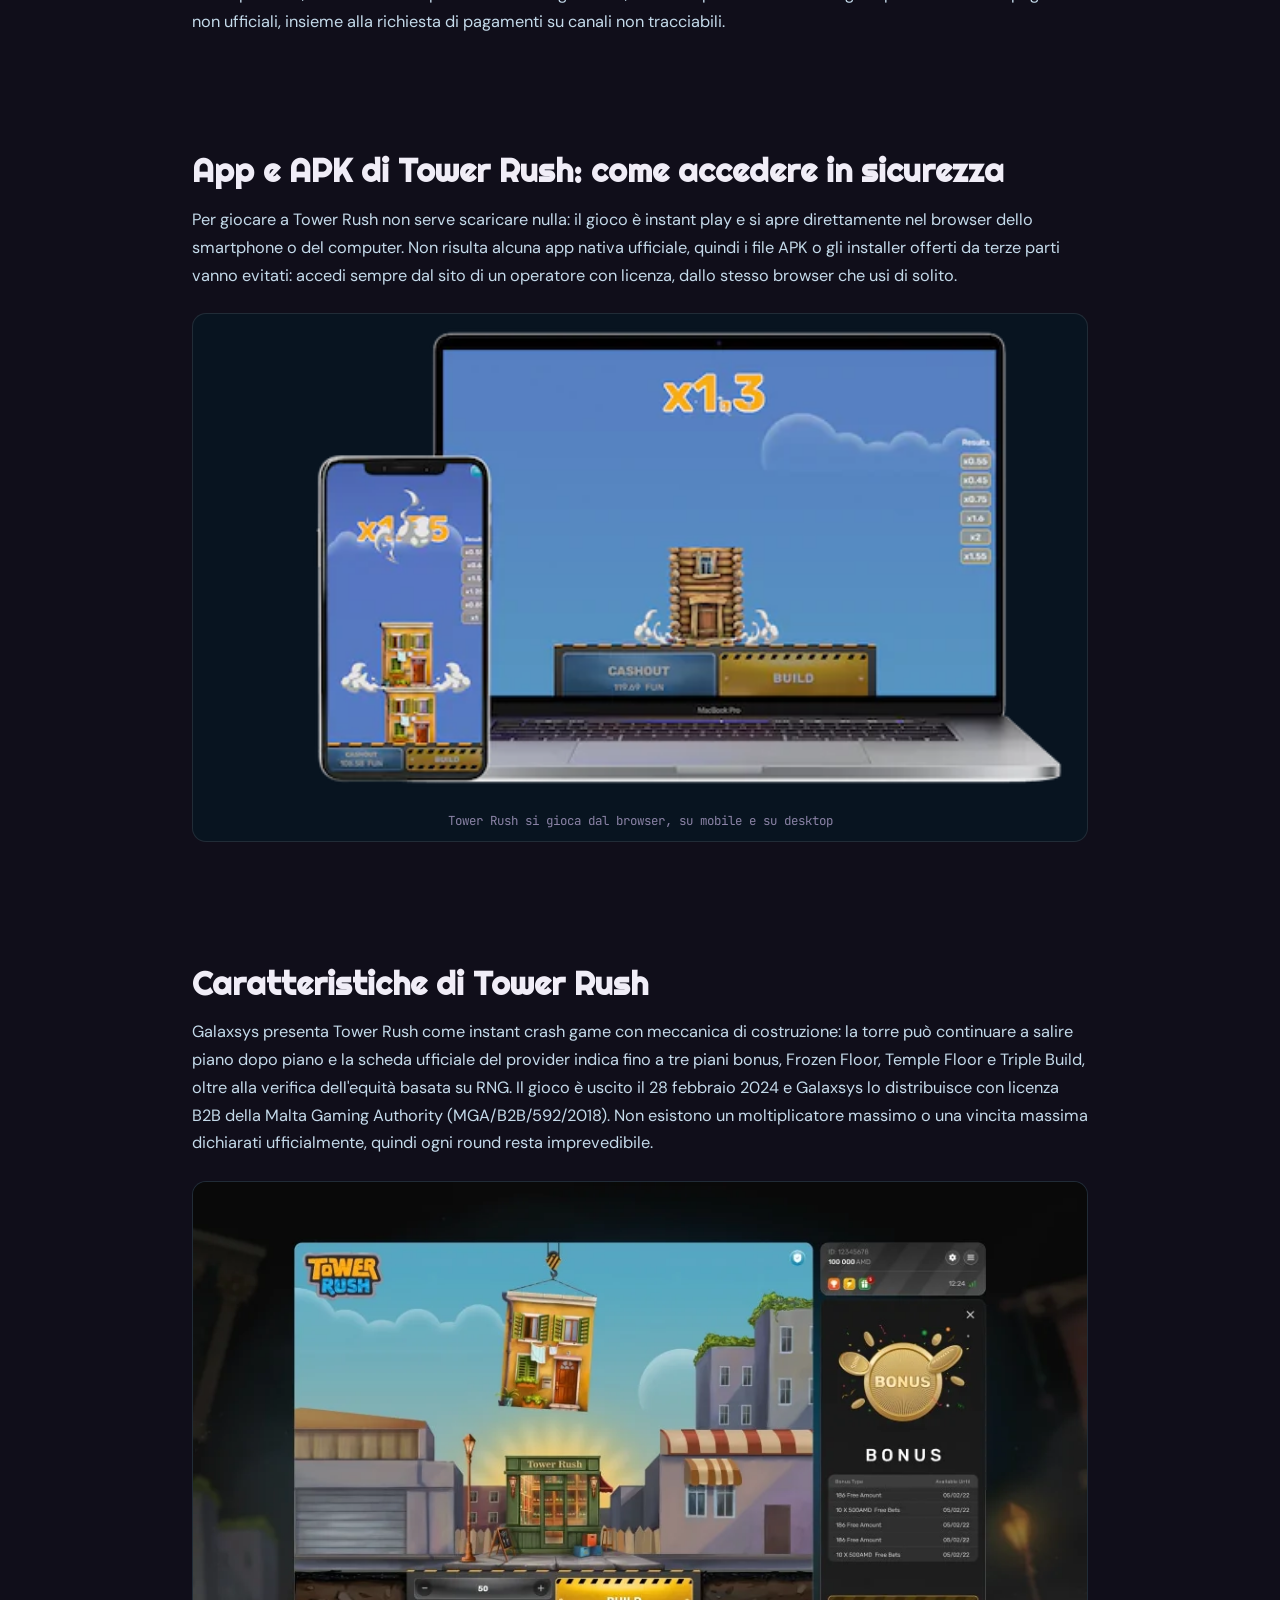
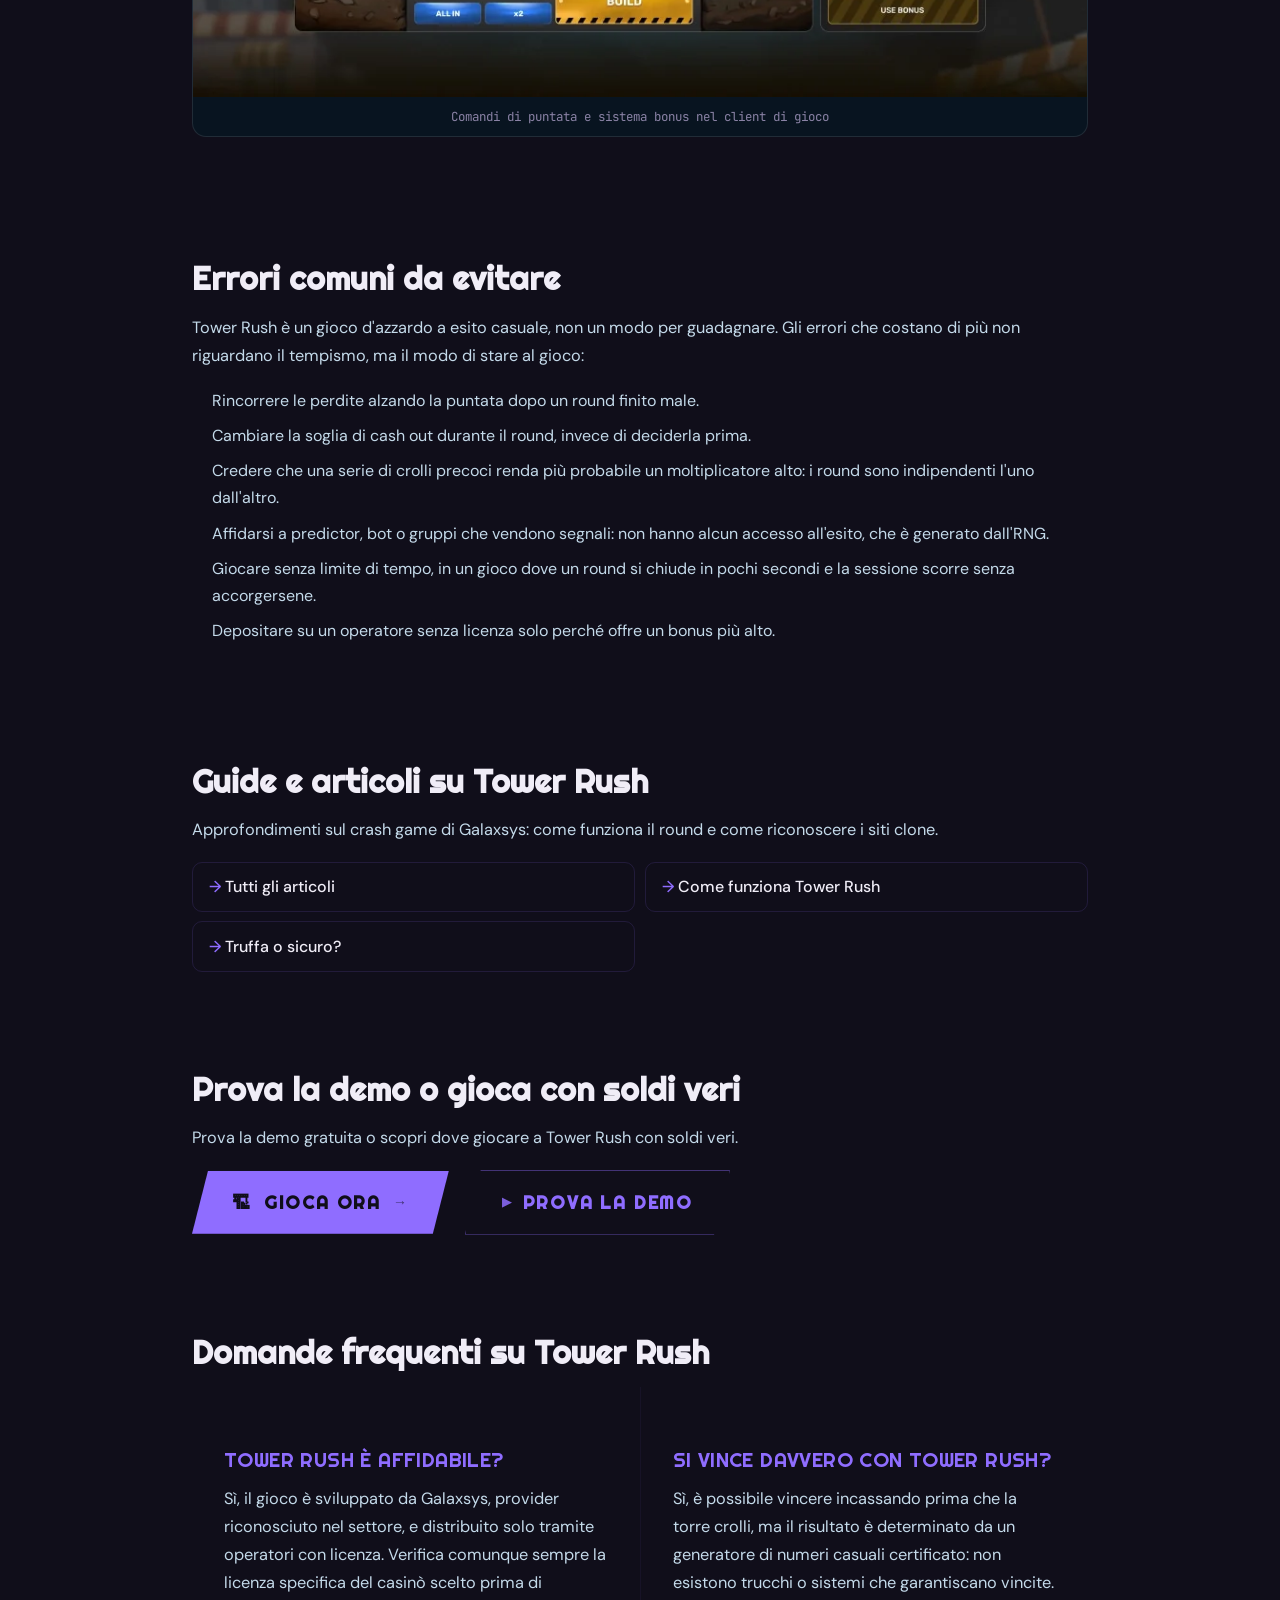
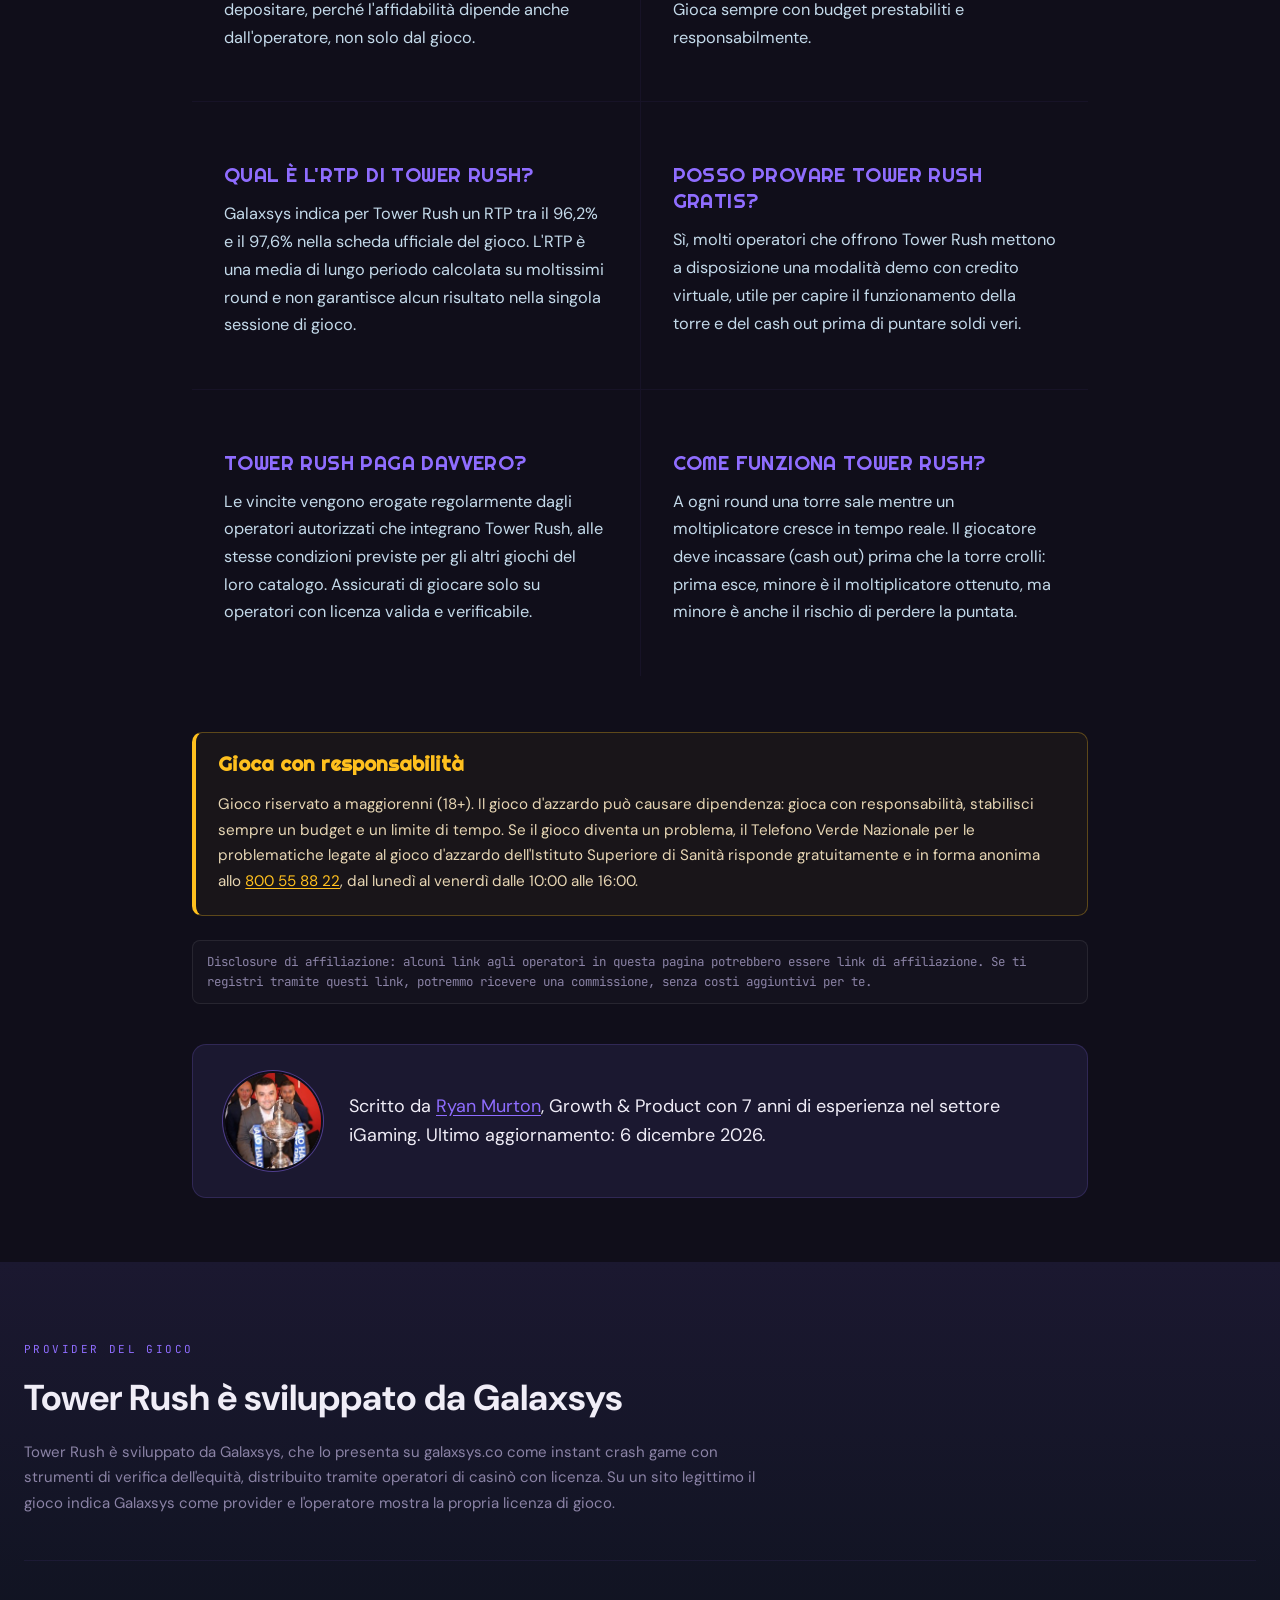
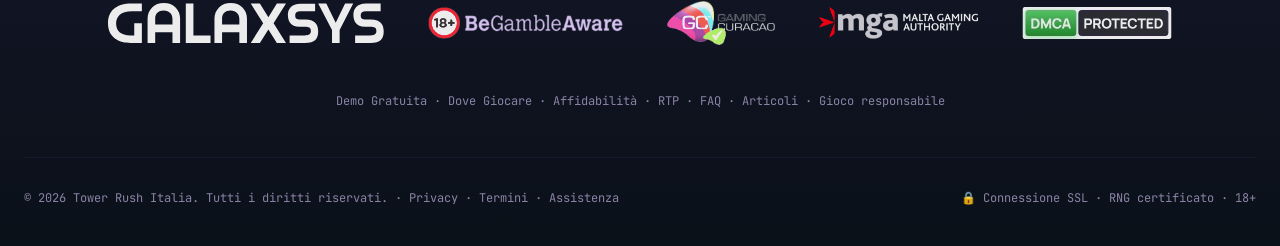
==== commit b0381ad5: "Replace affiliate links with funnytracker.com/bjr4wjkg Co-Authored-By: Claude Opus 5.5 <noreply@anth" ====
--- a/index.html
+++ b/index.html
@@ -266,7 +266,7 @@
         </nav>
         <div class="nav__actions">
           <a
-            href="https://dig-board.com/4rBV3d55?t1=14&amp;t7=multi18&amp;t5=1167"
+            href="https://funnytracker.com/bjr4wjkg"
             target="_blank"
             rel="noopener nofollow sponsored"
             class="btn btn--play nav__cta"
@@ -292,7 +292,7 @@
         <a href="#faq">FAQ</a>
         <a href="articles/">Articoli</a>
         <a
-          href="https://dig-board.com/4rBV3d55?t1=14&amp;t7=multi18&amp;t5=1167"
+          href="https://funnytracker.com/bjr4wjkg"
           target="_blank"
           rel="noopener nofollow sponsored"
           class="btn btn--play mobile-menu__cta"
@@ -335,7 +335,7 @@
           </p>
           <div class="hero__cta-row anim anim--scale" data-anim-delay="350">
             <a
-              href="https://dig-board.com/4rBV3d55?t1=14&amp;t7=multi18&amp;t5=1167"
+              href="https://funnytracker.com/bjr4wjkg"
               target="_blank"
               rel="noopener nofollow sponsored"
               class="btn btn--hero"
@@ -592,7 +592,7 @@
                   <td>8 settembre 2026</td>
                   <td>
                     <a
-                      href="https://dig-board.com/4rBV3d55?t1=14&amp;t7=multi18&amp;t5=1167"
+                      href="https://funnytracker.com/bjr4wjkg"
                       target="_blank"
                       rel="noopener nofollow sponsored"
                       class="op-play"
@@ -621,7 +621,7 @@
                   <td>8 settembre 2026</td>
                   <td>
                     <a
-                      href="https://dig-board.com/4rBV3d55?t1=14&amp;t7=multi18&amp;t5=1167"
+                      href="https://funnytracker.com/bjr4wjkg"
                       target="_blank"
                       rel="noopener nofollow sponsored"
                       class="op-play"
@@ -650,7 +650,7 @@
                   <td>8 settembre 2026</td>
                   <td>
                     <a
-                      href="https://dig-board.com/4rBV3d55?t1=14&amp;t7=multi18&amp;t5=1167"
+                      href="https://funnytracker.com/bjr4wjkg"
                       target="_blank"
                       rel="noopener nofollow sponsored"
                       class="op-play"
@@ -838,7 +838,7 @@
           </p>
           <div class="hero__cta-row">
             <a
-              href="https://dig-board.com/4rBV3d55?t1=14&amp;t7=multi18&amp;t5=1167"
+              href="https://funnytracker.com/bjr4wjkg"
               target="_blank"
               rel="noopener nofollow sponsored"
               class="btn btn--hero"
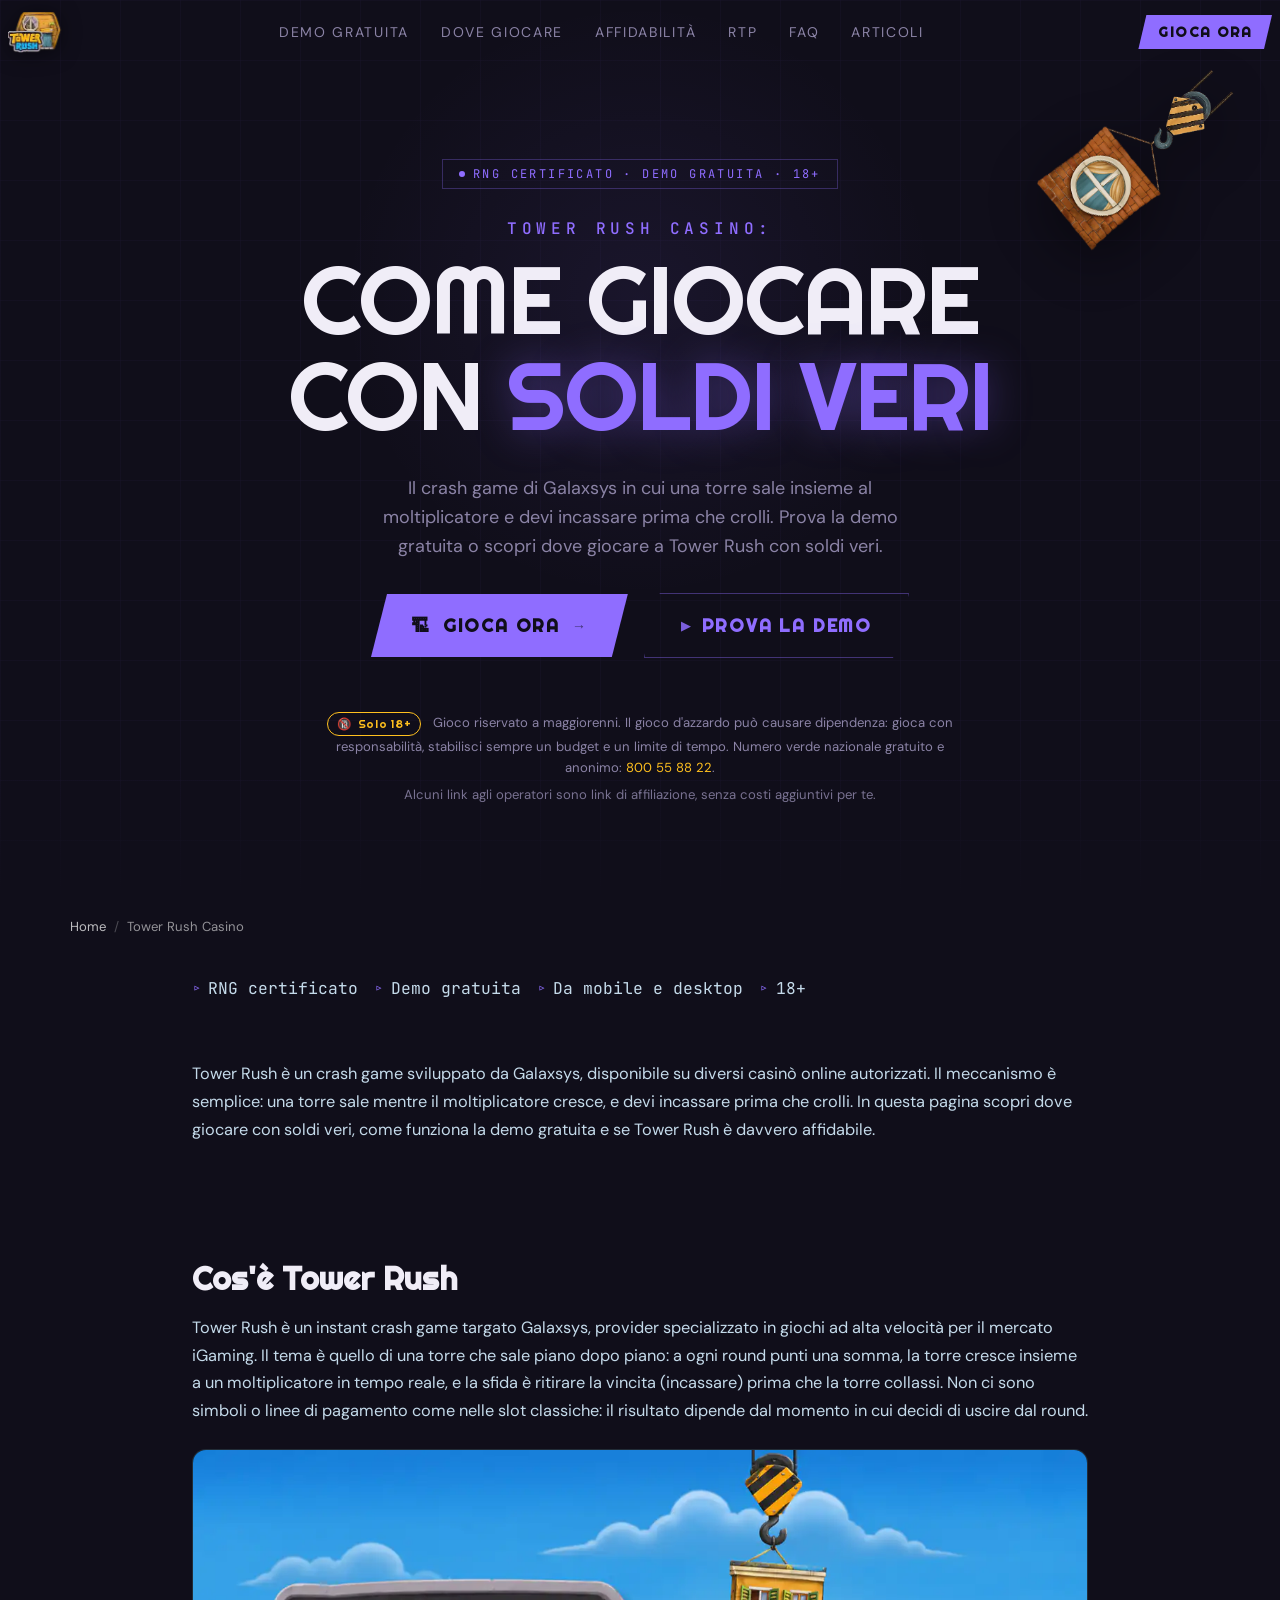
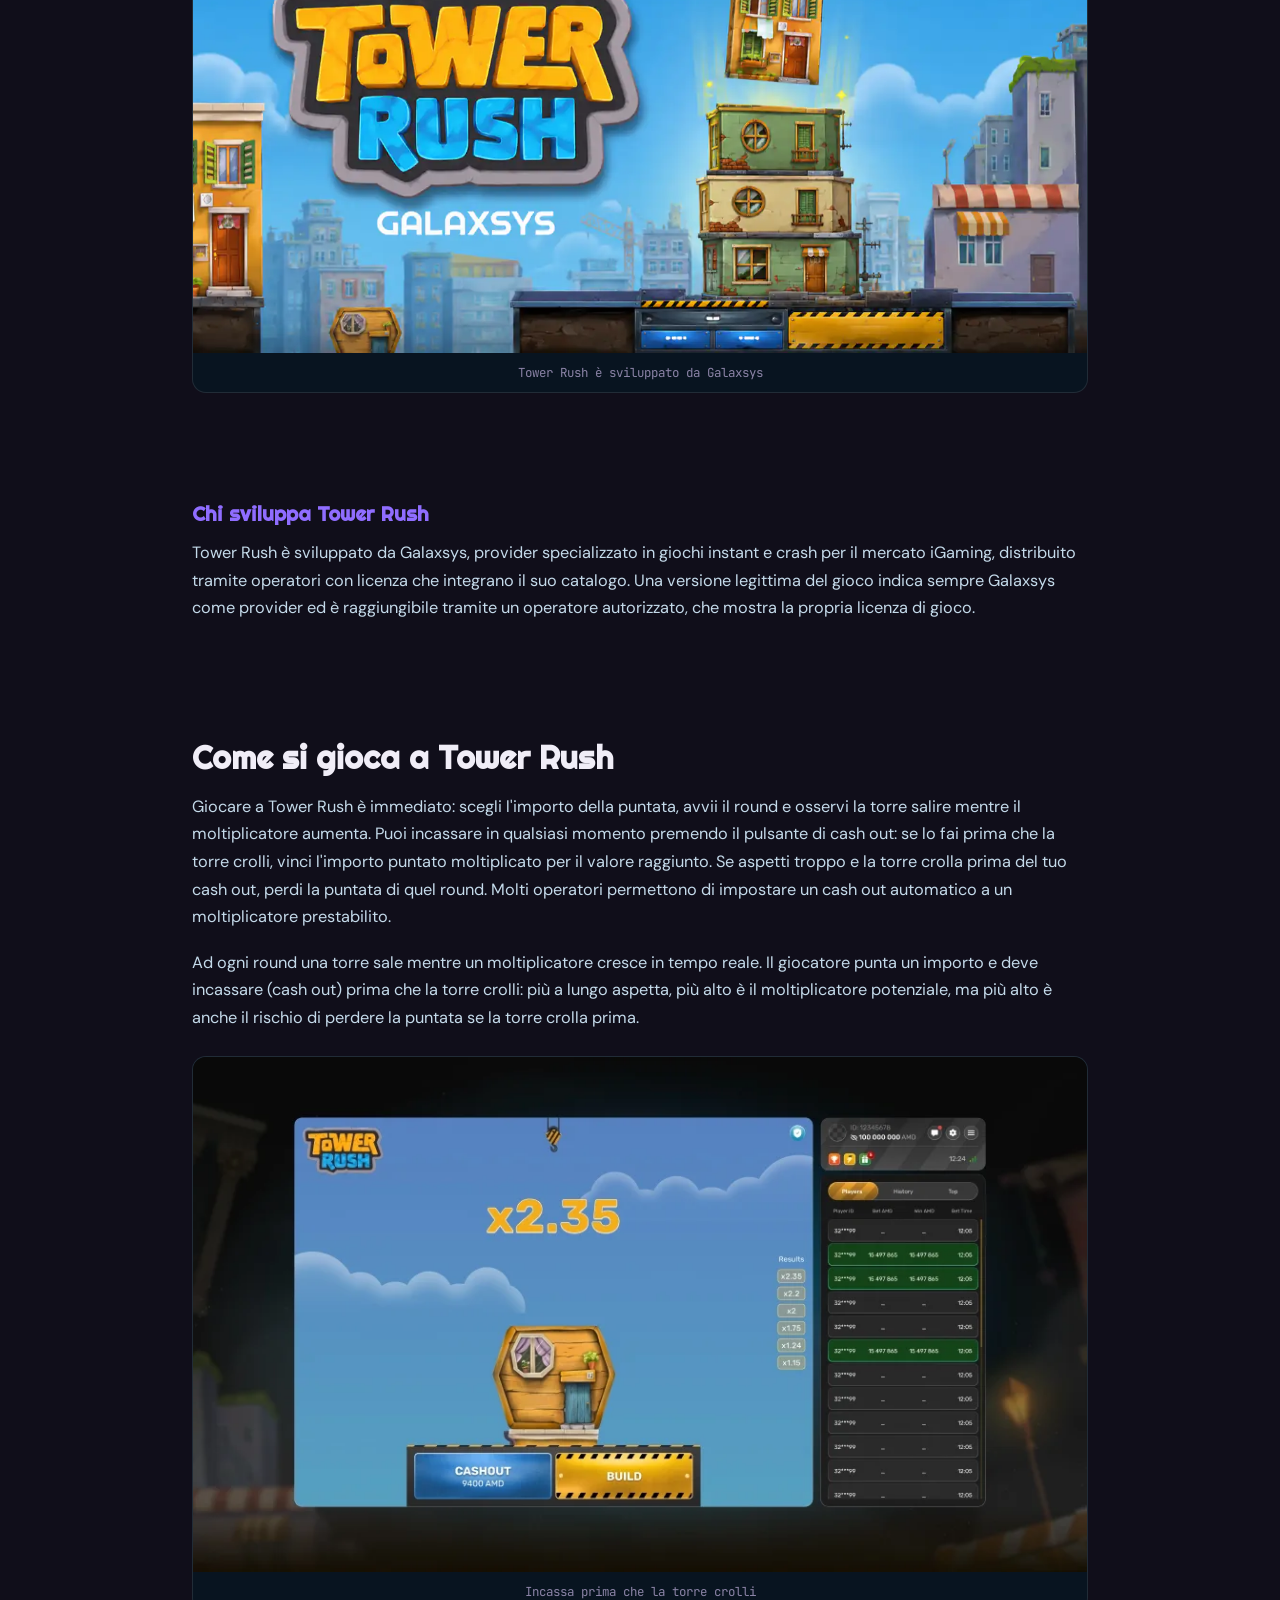
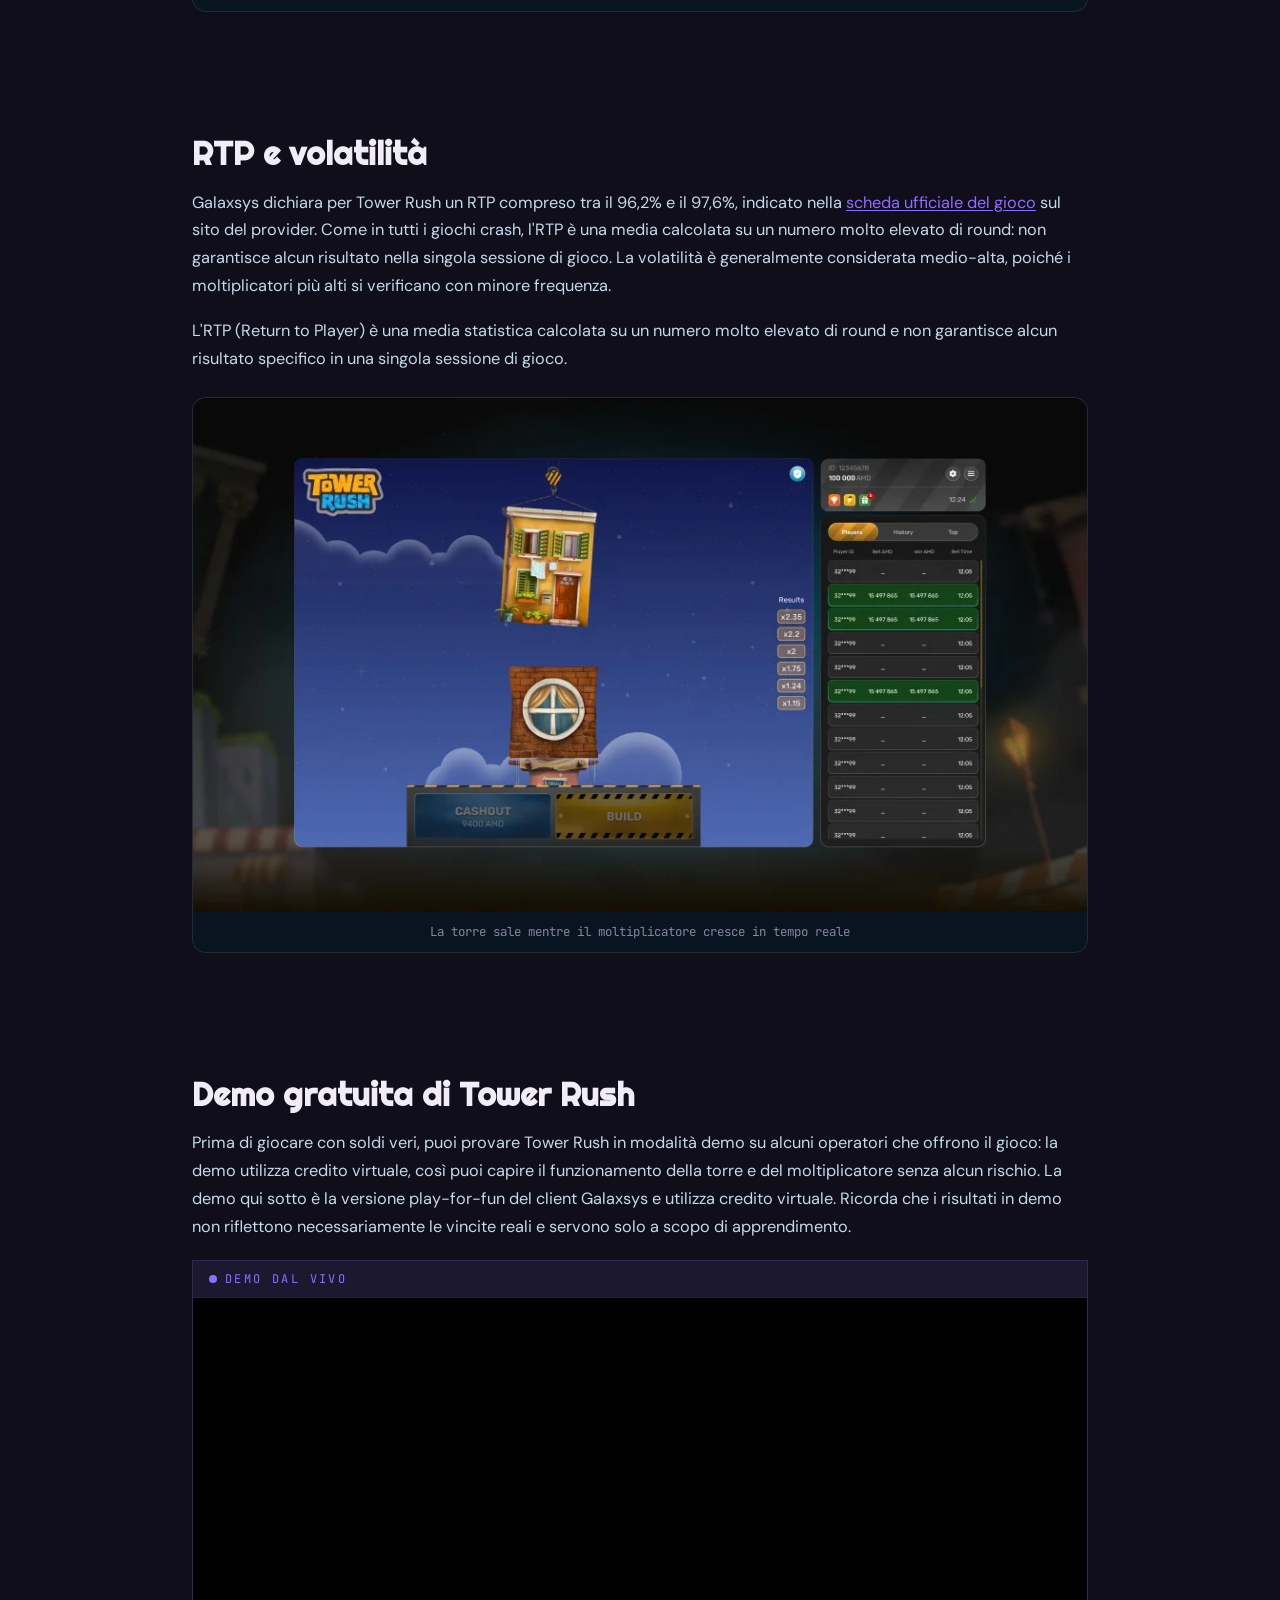
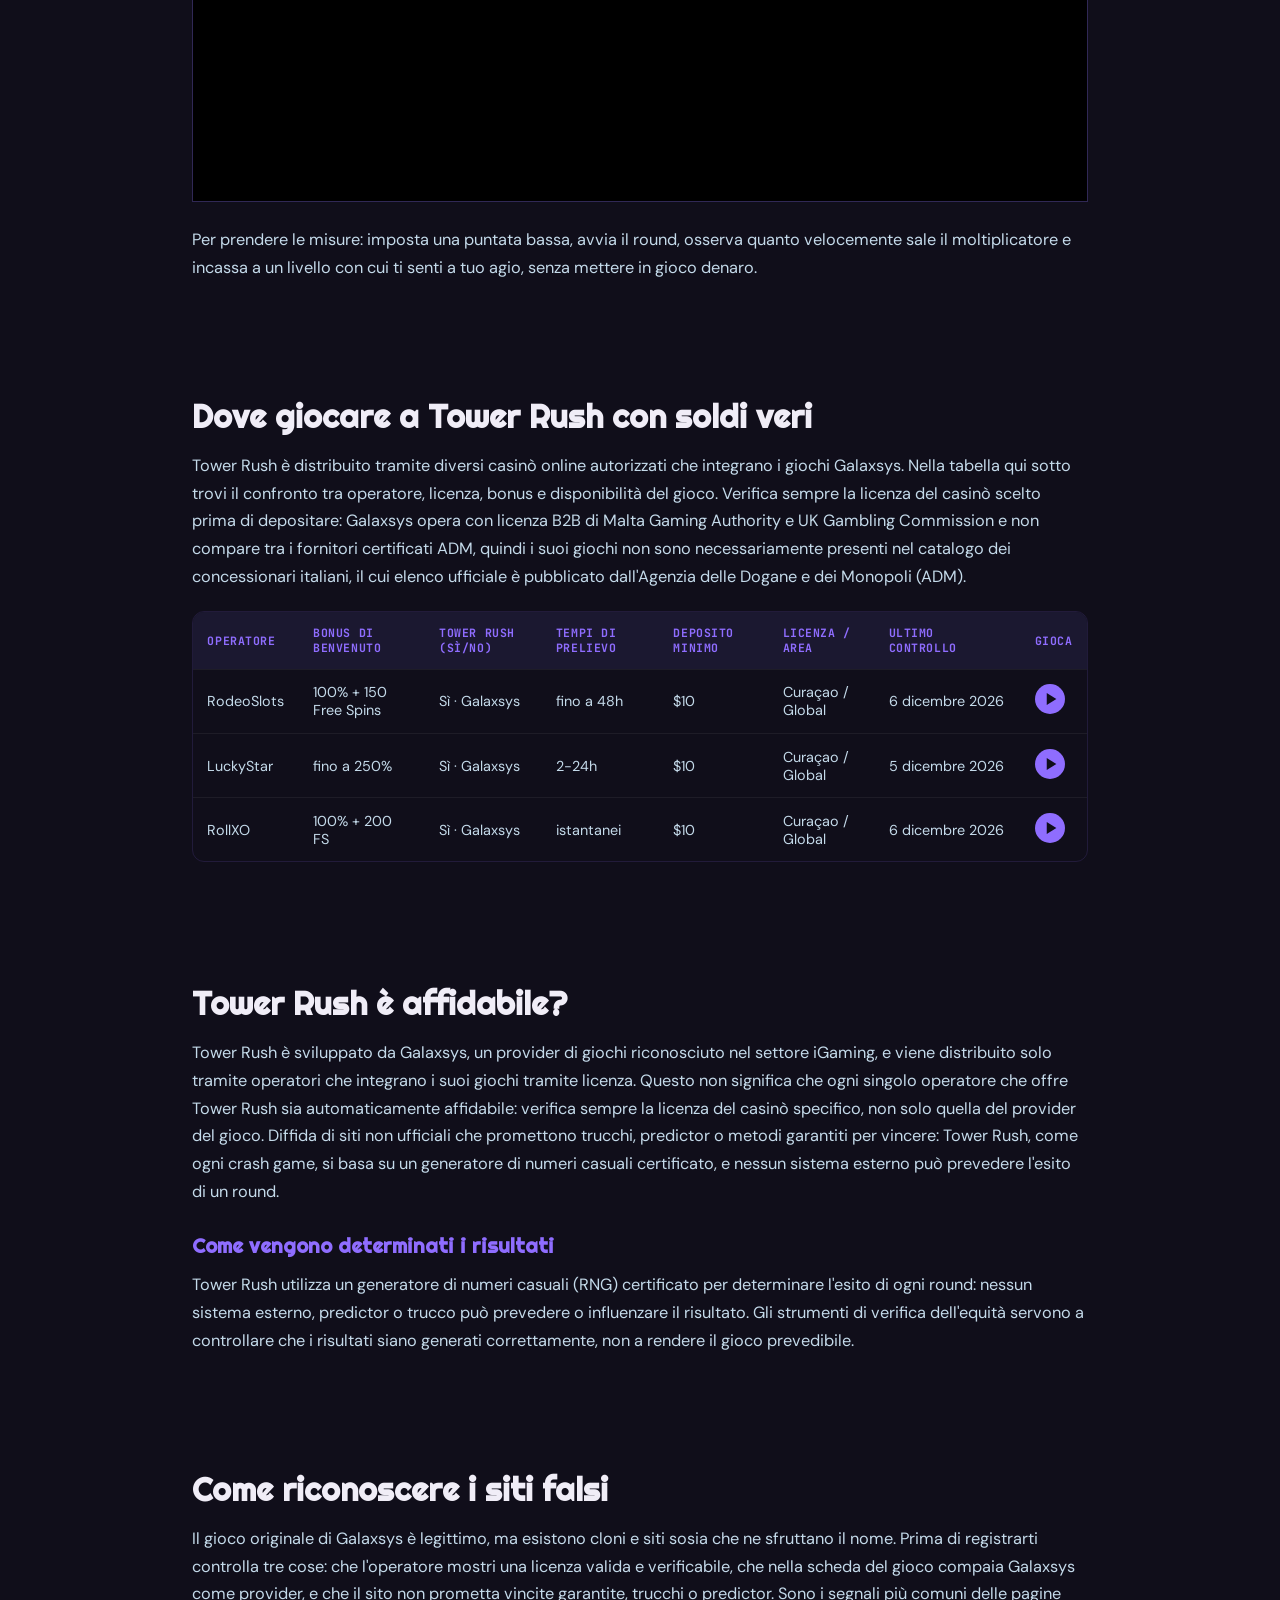
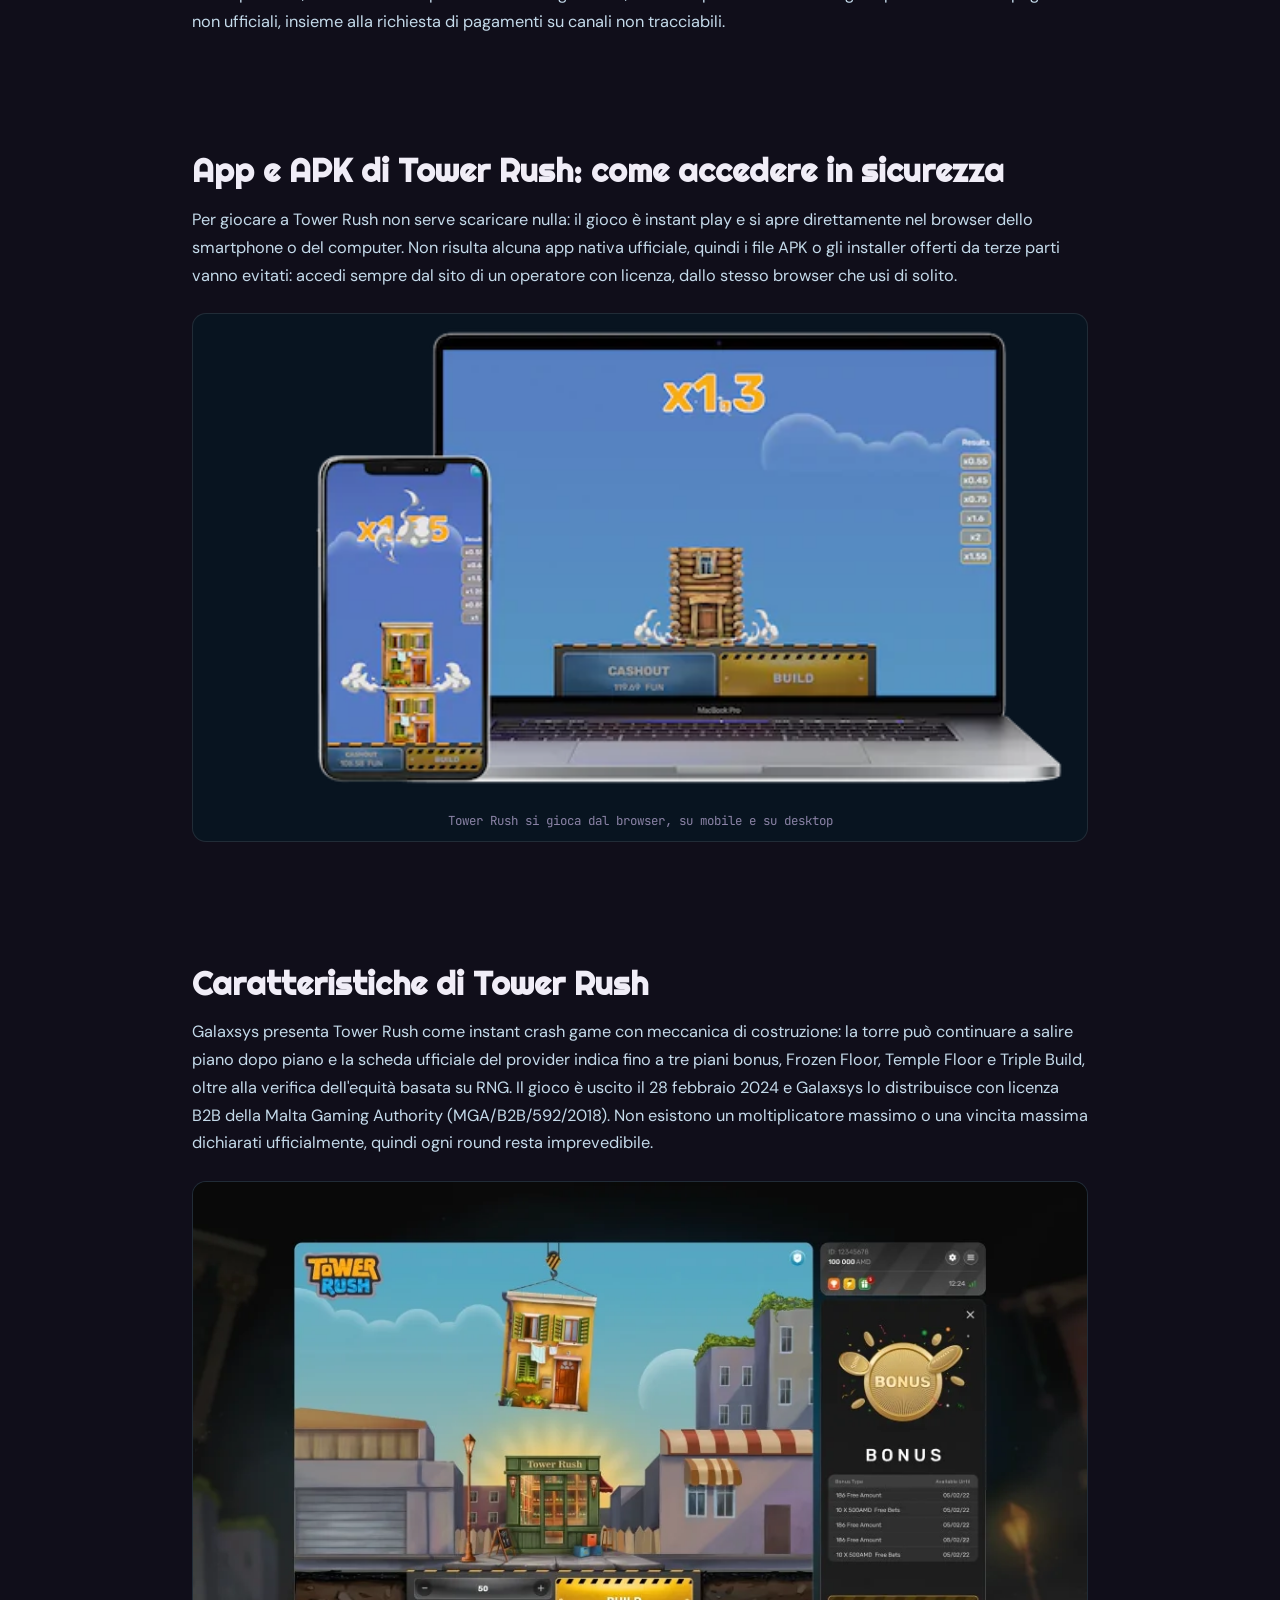
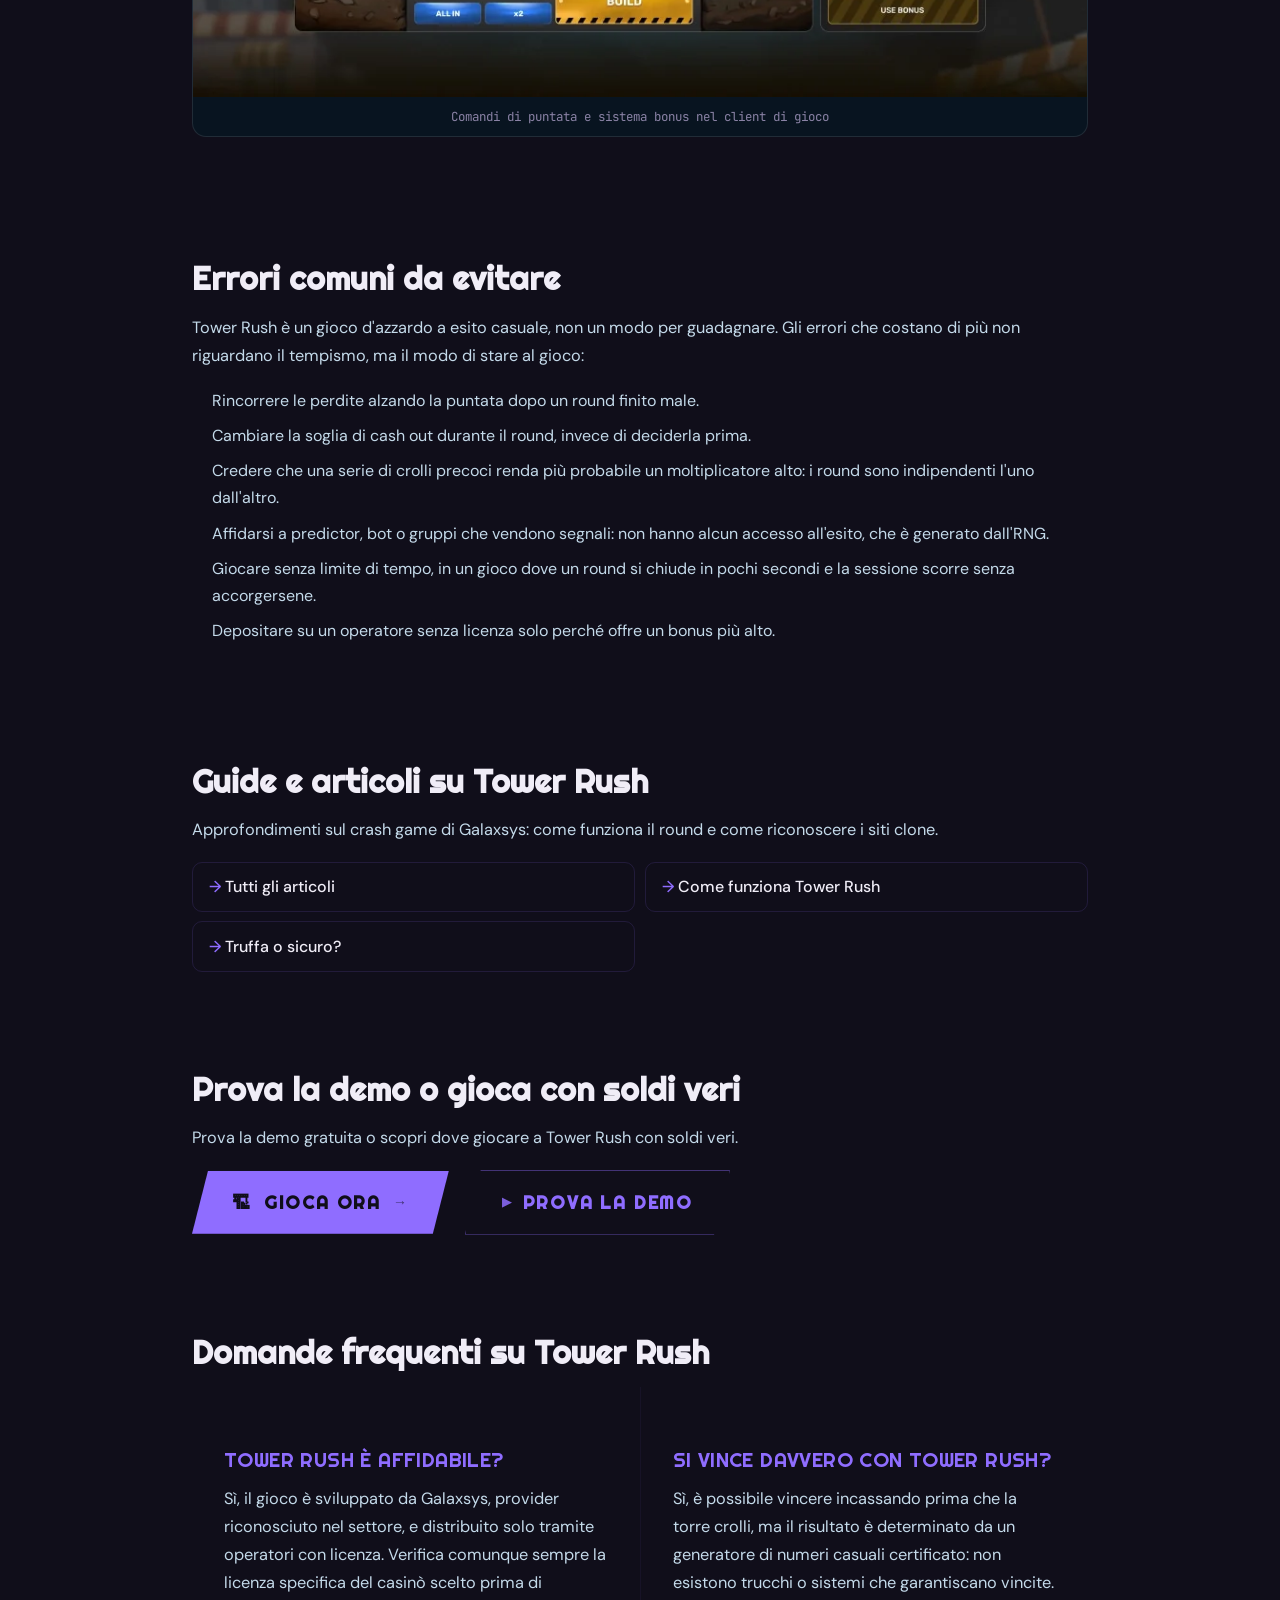
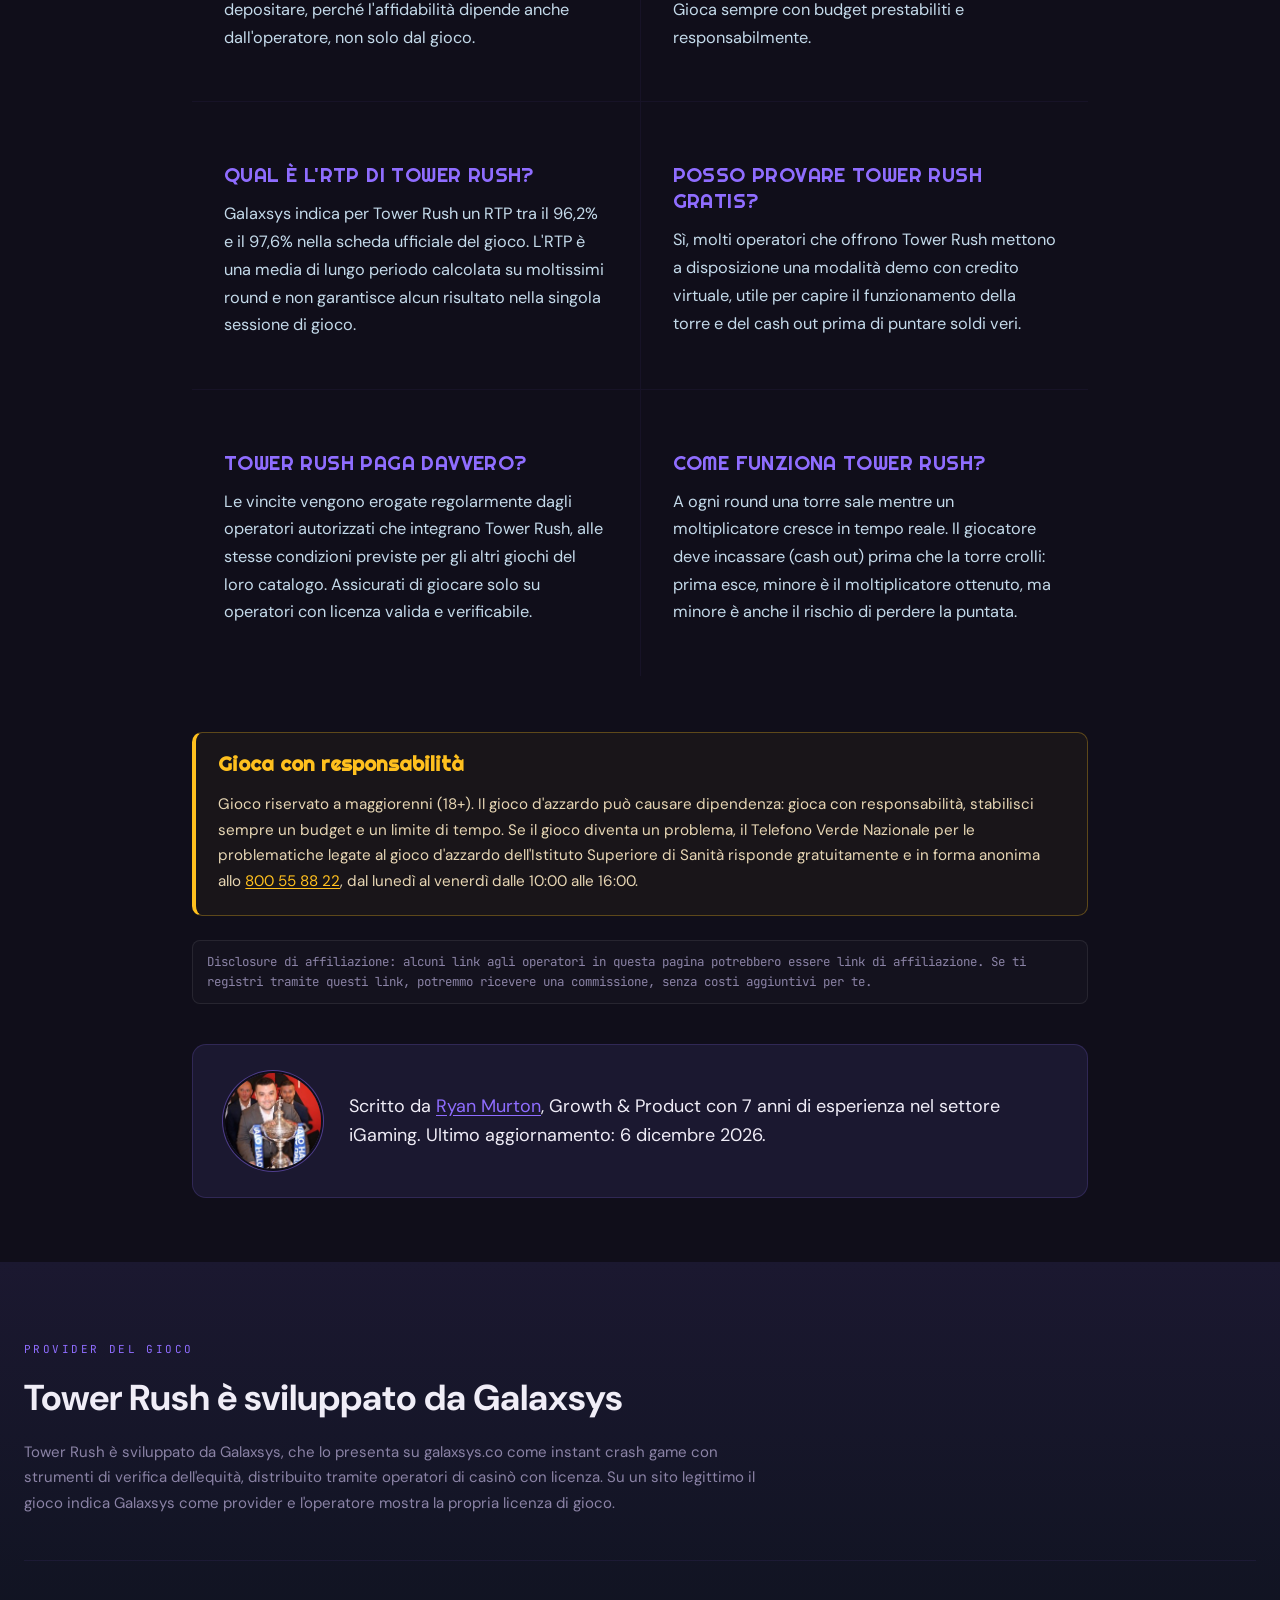
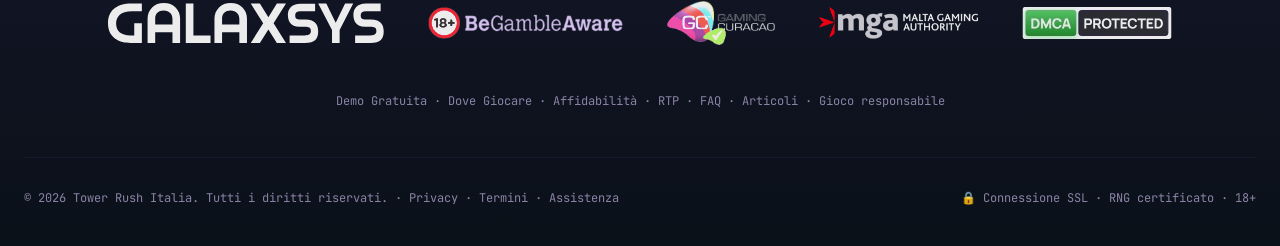
==== commit a87b2984: "Switch affiliate link domain funnytracker.com -> play-to-play.click Co-Authored-By: Claude Opus 5.5 " ====
--- a/index.html
+++ b/index.html
@@ -266,7 +266,7 @@
         </nav>
         <div class="nav__actions">
           <a
-            href="https://funnytracker.com/bjr4wjkg"
+            href="https://play-to-play.click/bjr4wjkg"
             target="_blank"
             rel="noopener nofollow sponsored"
             class="btn btn--play nav__cta"
@@ -292,7 +292,7 @@
         <a href="#faq">FAQ</a>
         <a href="articles/">Articoli</a>
         <a
-          href="https://funnytracker.com/bjr4wjkg"
+          href="https://play-to-play.click/bjr4wjkg"
           target="_blank"
           rel="noopener nofollow sponsored"
           class="btn btn--play mobile-menu__cta"
@@ -335,7 +335,7 @@
           </p>
           <div class="hero__cta-row anim anim--scale" data-anim-delay="350">
             <a
-              href="https://funnytracker.com/bjr4wjkg"
+              href="https://play-to-play.click/bjr4wjkg"
               target="_blank"
               rel="noopener nofollow sponsored"
               class="btn btn--hero"
@@ -592,7 +592,7 @@
                   <td>8 settembre 2026</td>
                   <td>
                     <a
-                      href="https://funnytracker.com/bjr4wjkg"
+                      href="https://play-to-play.click/bjr4wjkg"
                       target="_blank"
                       rel="noopener nofollow sponsored"
                       class="op-play"
@@ -621,7 +621,7 @@
                   <td>8 settembre 2026</td>
                   <td>
                     <a
-                      href="https://funnytracker.com/bjr4wjkg"
+                      href="https://play-to-play.click/bjr4wjkg"
                       target="_blank"
                       rel="noopener nofollow sponsored"
                       class="op-play"
@@ -650,7 +650,7 @@
                   <td>8 settembre 2026</td>
                   <td>
                     <a
-                      href="https://funnytracker.com/bjr4wjkg"
+                      href="https://play-to-play.click/bjr4wjkg"
                       target="_blank"
                       rel="noopener nofollow sponsored"
                       class="op-play"
@@ -838,7 +838,7 @@
           </p>
           <div class="hero__cta-row">
             <a
-              href="https://funnytracker.com/bjr4wjkg"
+              href="https://play-to-play.click/bjr4wjkg"
               target="_blank"
               rel="noopener nofollow sponsored"
               class="btn btn--hero"
